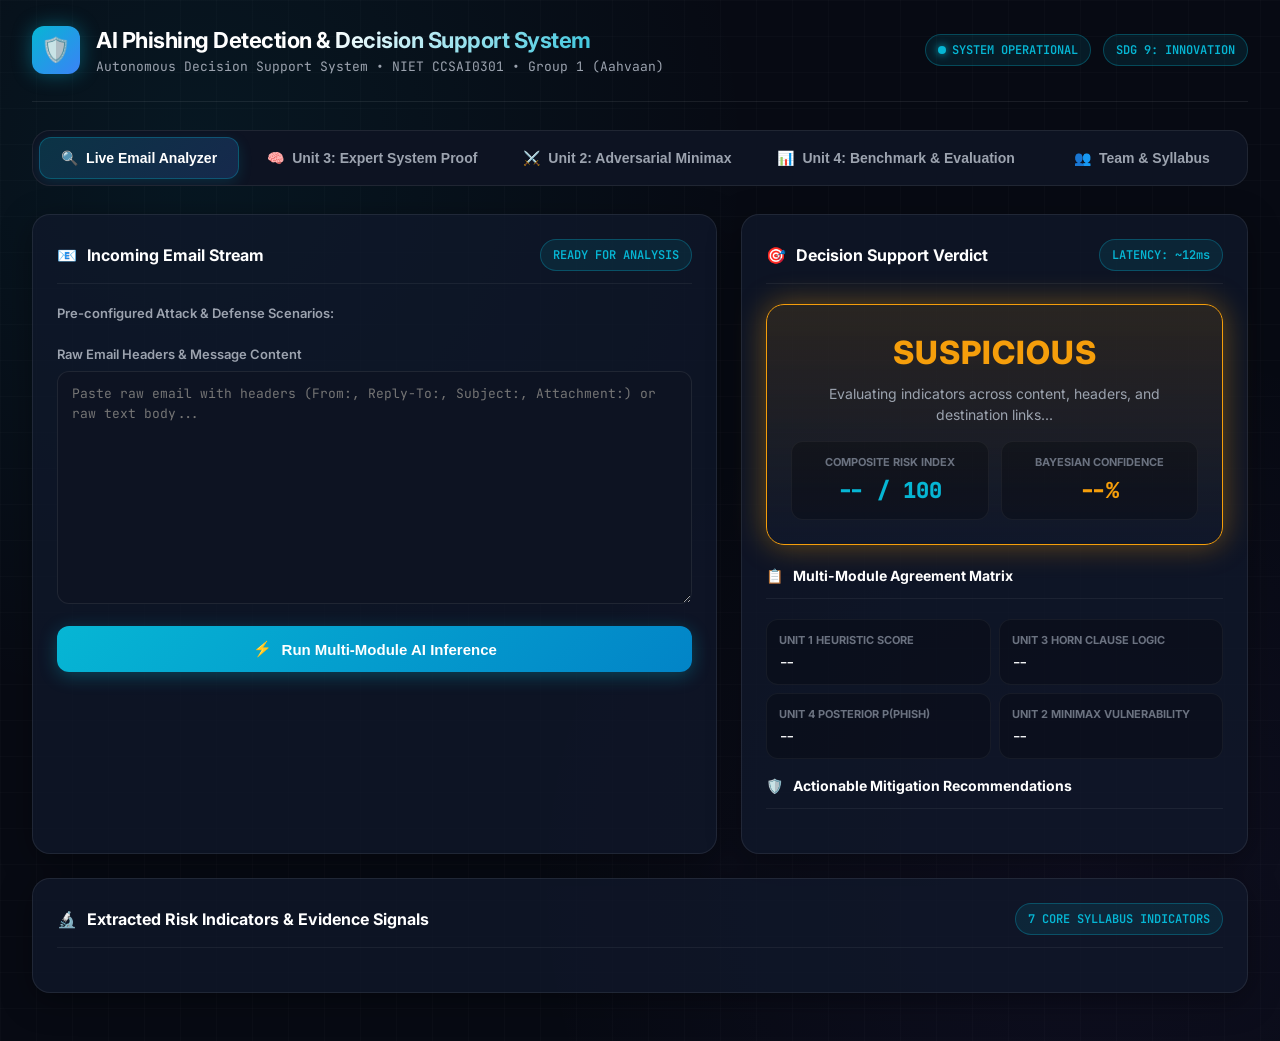
==== index.html @ 09a499ab "feat: complete AI-Based Phishing Email Detection & Decision Support System (Units 1-4, Web UI, CLI, " ====
<!DOCTYPE html>
<html lang="en">
<head>
  <meta charset="UTF-8">
  <meta name="viewport" content="width=device-width, initial-scale=1.0">
  <title>AI-Based Phishing Email Detection & Decision Support System</title>
  <meta name="description" content="AI-driven cyber-defense decision support system using Heuristic Search, Adversarial Minimax, Horn Clauses, and Naive Bayes.">
  <link rel="stylesheet" href="css/styles.css">
  <link rel="icon" href="data:image/svg+xml,<svg xmlns=%22http://www.w3.org/2000/svg%22 viewBox=%220 0 100 100%22><text y=%22.9em%22 font-size=%2290%22>🛡️</text></svg>">
</head>
<body>
  <div class="app-container">
    <!-- Header -->
    <header class="app-header">
      <div class="brand-wrapper">
        <div class="brand-icon">🛡️</div>
        <div>
          <h1 class="brand-title">AI Phishing Detection & Decision Support System</h1>
          <p class="brand-subtitle">Autonomous Decision Support System • NIET CCSAI0301 • Group 1 (Aahvaan)</p>
        </div>
      </div>
      <div class="header-meta">
        <span class="badge-tag pulse">SYSTEM OPERATIONAL</span>
        <span class="badge-tag">SDG 9: INNOVATION</span>
      </div>
    </header>

    <!-- Navigation Tabs -->
    <nav class="nav-tabs" role="tablist">
      <button class="nav-tab-btn active" data-tab="analyzer" role="tab" id="tab-btn-analyzer">
        <span>🔍</span> Live Email Analyzer
      </button>
      <button class="nav-tab-btn" data-tab="expert" role="tab" id="tab-btn-expert">
        <span>🧠</span> Unit 3: Expert System Proof
      </button>
      <button class="nav-tab-btn" data-tab="adversarial" role="tab" id="tab-btn-adversarial">
        <span>⚔️</span> Unit 2: Adversarial Minimax
      </button>
      <button class="nav-tab-btn" data-tab="benchmark" role="tab" id="tab-btn-benchmark">
        <span>📊</span> Unit 4: Benchmark & Evaluation
      </button>
      <button class="nav-tab-btn" data-tab="team" role="tab" id="tab-btn-team">
        <span>👥</span> Team & Syllabus
      </button>
    </nav>

    <!-- Tab 1: Live Email Analyzer -->
    <main class="tab-pane active" id="tab-analyzer" role="tabpanel">
      <div class="grid-2col">
        <!-- Input Form Card -->
        <div class="glass-card">
          <div class="card-header">
            <h2 class="card-title"><span>📧</span> Incoming Email Stream</h2>
            <span class="badge-tag" id="input-status">READY FOR ANALYSIS</span>
          </div>

          <div class="form-group">
            <label class="form-label">Pre-configured Attack & Defense Scenarios:</label>
            <div class="presets-container" id="presets-container">
              <!-- Loaded dynamically via JavaScript -->
            </div>
          </div>

          <form id="email-form">
            <div class="form-group">
              <label class="form-label" for="email-raw">Raw Email Headers & Message Content</label>
              <textarea 
                id="email-raw" 
                class="form-textarea" 
                placeholder="Paste raw email with headers (From:, Reply-To:, Subject:, Attachment:) or raw text body..."
                rows="10"
              ></textarea>
            </div>

            <button type="submit" class="btn-primary" id="btn-analyze">
              <span>⚡</span> Run Multi-Module AI Inference
            </button>
          </form>
        </div>

        <!-- Output / Decision Support Card -->
        <div class="glass-card">
          <div class="card-header">
            <h2 class="card-title"><span>🎯</span> Decision Support Verdict</h2>
            <span class="badge-tag" id="eval-speed">LATENCY: ~12ms</span>
          </div>

          <!-- Dynamic Verdict Card -->
          <div class="verdict-card suspicious" id="verdict-banner">
            <div class="verdict-title" id="verdict-title">SUSPICIOUS</div>
            <p class="verdict-subtitle" id="verdict-summary">
              Evaluating indicators across content, headers, and destination links...
            </p>

            <div class="metrics-row">
              <div class="metric-box">
                <div class="metric-label">Composite Risk Index</div>
                <div class="metric-value" id="val-risk-index" style="color: var(--cyan-primary);">-- / 100</div>
              </div>
              <div class="metric-box">
                <div class="metric-label">Bayesian Confidence</div>
                <div class="metric-value" id="val-confidence" style="color: var(--warning);">--%</div>
              </div>
            </div>
          </div>

          <!-- Module Snapshot Summary -->
          <div class="card-header" style="margin-top: 16px;">
            <h3 class="card-title" style="font-size: 14px;"><span>📋</span> Multi-Module Agreement Matrix</h3>
          </div>
          <div style="display: grid; grid-template-columns: 1fr 1fr; gap: 8px; margin-bottom: 16px;">
            <div class="metric-box">
              <div class="metric-label">Unit 1 Heuristic Score</div>
              <div id="u1-score-disp" style="font-family: var(--font-mono); font-size: 13px; font-weight: 600;">--</div>
            </div>
            <div class="metric-box">
              <div class="metric-label">Unit 3 Horn Clause Logic</div>
              <div id="u3-rule-disp" style="font-family: var(--font-mono); font-size: 13px; font-weight: 600;">--</div>
            </div>
            <div class="metric-box">
              <div class="metric-label">Unit 4 Posterior P(Phish)</div>
              <div id="u4-prob-disp" style="font-family: var(--font-mono); font-size: 13px; font-weight: 600;">--</div>
            </div>
            <div class="metric-box">
              <div class="metric-label">Unit 2 Minimax Vulnerability</div>
              <div id="u2-game-disp" style="font-family: var(--font-mono); font-size: 13px; font-weight: 600;">--</div>
            </div>
          </div>

          <!-- Security Advisories -->
          <div class="card-header" style="margin-top: 16px;">
            <h3 class="card-title" style="font-size: 14px;"><span>🛡️</span> Actionable Mitigation Recommendations</h3>
          </div>
          <div class="advisory-list" id="advisory-container">
            <!-- Loaded dynamically -->
          </div>
        </div>
      </div>

      <!-- Features Indicator Grid -->
      <div class="glass-card" style="margin-top: 24px;">
        <div class="card-header">
          <h2 class="card-title"><span>🔬</span> Extracted Risk Indicators & Evidence Signals</h2>
          <span class="badge-tag">7 CORE SYLLABUS INDICATORS</span>
        </div>
        <div class="features-grid" id="features-grid-container">
          <!-- Dynamically populated -->
        </div>
      </div>
    </main>

    <!-- Tab 2: Expert System & Horn Clause Proof (Unit 3) -->
    <section class="tab-pane" id="tab-expert" role="tabpanel">
      <div class="glass-card" style="margin-bottom: 24px;">
        <div class="card-header">
          <h2 class="card-title"><span>🌳</span> Backward Chaining Goal Proof Tree</h2>
          <span class="badge-tag">GOAL-DRIVEN REASONING</span>
        </div>
        <p style="color: var(--text-muted); font-size: 13px; margin-bottom: 16px;">
          The Expert System initiates backward chaining from the top-level query goal <code style="color: var(--cyan-primary);">phishing</code>.
          If premises require derived facts, sub-goals are recursively evaluated down to asserted indicator facts.
        </p>
        <div class="tree-container" id="proof-tree-view">
          <div style="color: var(--text-muted); text-align: center; padding: 40px;">
            Analyze an email in Tab 1 to generate and inspect its Backward Chaining Proof Tree.
          </div>
        </div>
      </div>

      <div class="grid-2col">
        <!-- Forward Chaining Trace -->
        <div class="glass-card">
          <div class="card-header">
            <h2 class="card-title"><span>⚡</span> Forward Chaining Deduction Trace</h2>
            <span class="badge-tag">FIXED-POINT INFERENCE</span>
          </div>
          <div id="forward-chain-trace" style="font-family: var(--font-mono); font-size: 12px; color: var(--text-muted); line-height: 1.8;">
            No inference run yet.
          </div>
        </div>

        <!-- 13 Horn Clause Rules Catalog -->
        <div class="glass-card">
          <div class="card-header">
            <h2 class="card-title"><span>📜</span> Knowledge Base: 13 Horn Clauses</h2>
            <span class="badge-tag">MODULE 3 REPOSITORY</span>
          </div>
          <div id="rules-catalog-view" style="max-height: 480px; overflow-y: auto;">
            <!-- Loaded dynamically from API -->
          </div>
        </div>
      </div>
    </section>

    <!-- Tab 3: Adversarial Search Sandbox (Unit 2) -->
    <section class="tab-pane" id="tab-adversarial" role="tabpanel">
      <div class="glass-card" style="margin-bottom: 24px;">
        <div class="card-header">
          <h2 class="card-title"><span>⚔️</span> Two-Player Zero-Sum Game: Attacker vs. Detector</h2>
          <span class="badge-tag">MINIMAX WITH ALPHA-BETA PRUNING</span>
        </div>
        <p style="color: var(--text-muted); font-size: 13px; margin-bottom: 16px;">
          Cyber threats are adversarial. The <strong>Attacker (MAX)</strong> selects evasion tactics to bypass detection filters,
          while the <strong>Detector (MIN)</strong> activates deep inspection countermeasures to neutralize evasion while bounding computational cost.
        </p>
        <div style="display: grid; grid-template-columns: repeat(3, 1fr); gap: 16px; margin-bottom: 20px;">
          <div class="metric-box">
            <div class="metric-label">Optimal Attacker Move</div>
            <div id="adv-optimal-tactic" style="font-size: 16px; font-weight: 700; color: var(--danger);">--</div>
          </div>
          <div class="metric-box">
            <div class="metric-label">Game Payoff Value</div>
            <div id="adv-game-payoff" style="font-size: 16px; font-weight: 700; color: var(--cyan-primary);">--</div>
          </div>
          <div class="metric-box">
            <div class="metric-label">Search Pruning Efficiency</div>
            <div id="adv-pruning-stats" style="font-size: 14px; font-weight: 700; color: var(--success);">--</div>
          </div>
        </div>

        <!-- Tactics Matrix Table -->
        <h3 style="font-size: 14px; margin-bottom: 10px; color: #fff;">Perturbation Sensitivity Matrix</h3>
        <div style="overflow-x: auto;">
          <table class="data-table" id="tactics-matrix-table">
            <thead>
              <tr>
                <th>Tactic</th>
                <th>Target Feature</th>
                <th>Cost</th>
                <th>Baseline Score</th>
                <th>Baseline Verdict</th>
                <th>With Deep Defense</th>
                <th>Evasion Status</th>
              </tr>
            </thead>
            <tbody>
              <!-- Populated via JS -->
            </tbody>
          </table>
        </div>
      </div>

      <!-- Visual Game Tree View -->
      <div class="glass-card">
        <div class="card-header">
          <h2 class="card-title"><span>🌿</span> Minimax Alpha-Beta Search Game Tree</h2>
          <span class="badge-tag">DEPTH 2 TREE</span>
        </div>
        <div class="tree-container" id="adversarial-tree-view">
          <!-- Rendered dynamically -->
        </div>
      </div>
    </section>

    <!-- Tab 4: Benchmark & Evaluation Studio (Unit 4) -->
    <section class="tab-pane" id="tab-benchmark" role="tabpanel">
      <div class="glass-card" style="margin-bottom: 24px;">
        <div class="card-header">
          <h2 class="card-title"><span>📈</span> Month 2 Progress Report Benchmark Verification</h2>
          <button class="btn-preset" id="btn-run-benchmark">🔄 Re-run Benchmark Evaluation</button>
        </div>
        <p style="color: var(--text-muted); font-size: 13px; margin-bottom: 16px;">
          Exact comparative results across the 60 test emails (28 Phishing, 32 Legitimate) from Section 8 of the Month 2 Review Report:
        </p>

        <div style="overflow-x: auto;">
          <table class="data-table" id="benchmark-table">
            <thead>
              <tr>
                <th>Detector</th>
                <th>Accuracy</th>
                <th>Precision</th>
                <th>Recall</th>
                <th>False +</th>
                <th>False -</th>
              </tr>
            </thead>
            <tbody>
              <!-- Filled from /api/benchmark -->
            </tbody>
          </table>
        </div>

        <div class="metric-box" style="margin-top: 16px; background: rgba(6, 182, 212, 0.05); border-color: rgba(6, 182, 212, 0.2);">
          <div class="metric-label" style="color: var(--cyan-primary);">5-Fold Cross-Validation (Naive Bayes)</div>
          <div id="cv-scores-disp" style="font-family: var(--font-mono); font-size: 14px; margin-top: 4px;">Loading CV folds...</div>
        </div>
      </div>

      <!-- Real-World Kaggle Dataset Evaluation -->
      <div class="glass-card">
        <div class="card-header">
          <h2 class="card-title"><span>🗄️</span> Real-World Kaggle Dataset Streaming Evaluator</h2>
          <span class="badge-tag">Phishing_Email.csv</span>
        </div>
        <p style="color: var(--text-muted); font-size: 13px; margin-bottom: 16px;">
          Evaluate the pipeline on actual emails sampled from the real-world dataset (175,000+ emails):
        </p>
        <div style="display: flex; gap: 12px; align-items: center; margin-bottom: 16px;">
          <select id="kaggle-sample-select" class="form-select" style="max-width: 200px;">
            <option value="500">500 Samples</option>
            <option value="1000" selected>1,000 Samples</option>
            <option value="2000">2,000 Samples</option>
          </select>
          <button class="btn-primary" id="btn-eval-kaggle" style="width: auto; padding: 10px 24px;">
            Run Evaluation on Kaggle Dataset
          </button>
        </div>
        <div id="kaggle-results-container" style="display: none;">
          <!-- Dynamically displayed -->
        </div>
      </div>
    </section>

    <!-- Tab 5: Team & Syllabus Info -->
    <section class="tab-pane" id="tab-team" role="tabpanel">
      <div class="glass-card" style="margin-bottom: 24px;">
        <div class="card-header">
          <h2 class="card-title"><span>🎓</span> Project Background & Curriculum Compliance</h2>
          <span class="badge-tag">NIET AUTONOMOUS</span>
        </div>
        <div style="display: grid; grid-template-columns: repeat(auto-fit, minmax(280px, 1fr)); gap: 16px; font-size: 13px;">
          <div>
            <strong style="color: #fff;">Course Code & Name:</strong> CCSAI0301 - Artificial Intelligence<br>
            <strong style="color: #fff;">Program & Branch:</strong> BTech (CSE), Semester 3, Section F<br>
            <strong style="color: #fff;">Faculty Supervisor:</strong> Dr. Mohd Nazim
          </div>
          <div>
            <strong style="color: #fff;">Group / Team:</strong> Aahvaan / Group 1<br>
            <strong style="color: #fff;">Project Title:</strong> AI-Based Phishing Email Detection & Decision Support System<br>
            <strong style="color: #fff;">UN SDG Alignment:</strong> SDG 9 (Industry, Innovation & Infrastructure)
          </div>
        </div>
      </div>

      <!-- Syllabus Mapping Matrix -->
      <div class="glass-card" style="margin-bottom: 24px;">
        <div class="card-header">
          <h2 class="card-title"><span>📚</span> AI Syllabus Module Mapping</h2>
          <span class="badge-tag">UNITS 1 - 4</span>
        </div>
        <table class="data-table">
          <thead>
            <tr>
              <th>Syllabus Unit</th>
              <th>Core Concept</th>
              <th>Implementation in Project</th>
            </tr>
          </thead>
          <tbody>
            <tr>
              <td style="color: var(--cyan-primary); font-weight: 700;">Unit 1: Problem Solving & Search</td>
              <td>Informed Search & Heuristic Evaluation Functions</td>
              <td>Weighted Heuristic Scorer for risk triage; Greedy minimal evasion path search.</td>
            </tr>
            <tr>
              <td style="color: var(--danger); font-weight: 700;">Unit 2: Adversarial Search</td>
              <td>Game Playing, Minimax Algorithm, Alpha-Beta Pruning</td>
              <td>Attacker evasion vs detector countermeasure zero-sum game; Alpha-Beta cutoff engine.</td>
            </tr>
            <tr>
              <td style="color: var(--purple); font-weight: 700;">Unit 3: Knowledge Representation</td>
              <td>Horn Clauses, Forward & Backward Chaining, Frames</td>
              <td>13 Horn clause rules; Forward chaining deduction; Backward chaining proof trees for explainability.</td>
            </tr>
            <tr>
              <td style="color: var(--warning); font-weight: 700;">Unit 4: Statistical Reasoning</td>
              <td>Bayes' Theorem, Naive Bayes Classifier, Evaluation Metrics</td>
              <td>Log-space Naive Bayes with Laplace smoothing; 5-Fold cross validation and confusion matrix.</td>
            </tr>
          </tbody>
        </table>
      </div>

      <!-- Team Members -->
      <div class="glass-card">
        <div class="card-header">
          <h2 class="card-title"><span>👥</span> Team Aahvaan (Group 1) Members & Assigned Roles</h2>
        </div>
        <div class="team-grid">
          <div class="team-card">
            <div class="member-avatar">MR</div>
            <div class="member-name">Maneesh Ray</div>
            <div class="member-role">Team Lead & AI Solution Architect</div>
            <div class="member-desc">Roll: 0261DCS006. Architected overall multi-module pipeline, system integration, and project coordination.</div>
          </div>
          <div class="team-card">
            <div class="member-avatar">CK</div>
            <div class="member-name">Chandan Kumar</div>
            <div class="member-role">Search Algorithm & Optimisation Analyst</div>
            <div class="member-desc">Roll: 0261DCS003. Designed heuristic scoring functions, weights calibration, and greedy feature prioritization.</div>
          </div>
          <div class="team-card">
            <div class="member-avatar">D</div>
            <div class="member-name">Devanshu</div>
            <div class="member-role">Heuristic & Decision Intelligence Specialist</div>
            <div class="member-desc">Roll: 0261DCS016. Engineered blended Decision Support System logic reconciling probability with rules.</div>
          </div>
          <div class="team-card" style="border-color: var(--cyan-primary);">
            <div class="member-avatar">SK</div>
            <div class="member-name">Sanjit Kumar</div>
            <div class="member-role">Knowledge Representation & Expert System Designer</div>
            <div class="member-desc">Roll: 0261DCS013. Designed the 13 Horn clause knowledge base, forward chaining inference, and backward chaining proof tree.</div>
          </div>
          <div class="team-card">
            <div class="member-avatar">AS</div>
            <div class="member-name">Amresh Singh</div>
            <div class="member-role">Statistical AI Analyst & Documentation Lead</div>
            <div class="member-desc">Roll: 0261DCS005. Formulated Naive Bayes model with Laplace smoothing, 5-fold cross-validation, and metrics documentation.</div>
          </div>
        </div>
      </div>
    </section>
  </div>

  <!-- Toast Container -->
  <div class="toast-container" id="toast-container"></div>

  <!-- Scripts -->
  <script src="js/proof_tree.js"></script>
  <script src="js/adversarial_view.js"></script>
  <script src="js/app.js"></script>
</body>
</html>
---- css/styles.css ----
/* ==========================================================================
   AI-Based Phishing Email Detection & Decision Support System
   Theme: High-Tech Cyber Operations Center (SOC)
   ========================================================================== */

@import url('https://fonts.googleapis.com/css2?family=Inter:wght@300;400;500;600;700;800&family=JetBrains+Mono:wght@400;500;700&display=swap');

:root {
  --bg-primary: #070a13;
  --bg-secondary: #0d1322;
  --bg-card: rgba(16, 24, 43, 0.75);
  --bg-card-hover: rgba(23, 35, 63, 0.85);
  --bg-glass: rgba(13, 20, 36, 0.65);
  
  --border-color: rgba(255, 255, 255, 0.08);
  --border-glow: rgba(6, 182, 212, 0.3);
  
  --text-main: #f3f4f6;
  --text-muted: #9ca3af;
  --text-dim: #6b7280;
  
  --cyan-primary: #06b6d4;
  --cyan-glow: rgba(6, 182, 212, 0.4);
  --blue-accent: #3b82f6;
  
  --danger: #ef4444;
  --danger-bg: rgba(239, 68, 68, 0.12);
  --danger-glow: rgba(239, 68, 68, 0.4);
  
  --warning: #f59e0b;
  --warning-bg: rgba(245, 158, 11, 0.12);
  --warning-glow: rgba(245, 158, 11, 0.4);
  
  --success: #10b981;
  --success-bg: rgba(16, 185, 129, 0.12);
  --success-glow: rgba(16, 185, 129, 0.4);
  
  --purple: #8b5cf6;
  --radius-sm: 8px;
  --radius-md: 12px;
  --radius-lg: 18px;
  --font-main: 'Inter', -apple-system, BlinkMacSystemFont, sans-serif;
  --font-mono: 'JetBrains Mono', monospace;
}

* {
  box-sizing: border-box;
  margin: 0;
  padding: 0;
}

body {
  font-family: var(--font-main);
  background: var(--bg-primary);
  color: var(--text-main);
  min-height: 100vh;
  line-height: 1.5;
  background-image: 
    radial-gradient(circle at 15% 15%, rgba(6, 182, 212, 0.08) 0%, transparent 40%),
    radial-gradient(circle at 85% 85%, rgba(139, 92, 246, 0.06) 0%, transparent 40%),
    linear-gradient(rgba(255, 255, 255, 0.015) 1px, transparent 1px),
    linear-gradient(90deg, rgba(255, 255, 255, 0.015) 1px, transparent 1px);
  background-size: 100% 100%, 100% 100%, 36px 36px, 36px 36px;
  overflow-x: hidden;
}

/* Scrollbar */
::-webkit-scrollbar {
  width: 8px;
  height: 8px;
}
::-webkit-scrollbar-track {
  background: var(--bg-primary);
}
::-webkit-scrollbar-thumb {
  background: rgba(255, 255, 255, 0.15);
  border-radius: 4px;
}
::-webkit-scrollbar-thumb:hover {
  background: var(--cyan-primary);
}

/* Container */
.app-container {
  max-width: 1400px;
  margin: 0 auto;
  padding: 24px 32px 48px;
}

/* Header */
.app-header {
  display: flex;
  justify-content: space-between;
  align-items: center;
  padding-bottom: 24px;
  border-bottom: 1px solid var(--border-color);
  margin-bottom: 28px;
}

.brand-wrapper {
  display: flex;
  align-items: center;
  gap: 16px;
}

.brand-icon {
  width: 48px;
  height: 48px;
  background: linear-gradient(135deg, var(--cyan-primary), var(--blue-accent));
  border-radius: var(--radius-md);
  display: flex;
  align-items: center;
  justify-content: center;
  font-size: 24px;
  box-shadow: 0 0 20px var(--cyan-glow);
}

.brand-title {
  font-size: 22px;
  font-weight: 700;
  letter-spacing: -0.5px;
  background: linear-gradient(135deg, #ffffff 40%, var(--cyan-primary) 100%);
  -webkit-background-clip: text;
  -webkit-text-fill-color: transparent;
}

.brand-subtitle {
  font-size: 13px;
  color: var(--text-muted);
  font-family: var(--font-mono);
}

.header-meta {
  display: flex;
  gap: 12px;
}

.badge-tag {
  display: inline-flex;
  align-items: center;
  gap: 6px;
  padding: 6px 12px;
  border-radius: 20px;
  font-size: 12px;
  font-weight: 600;
  font-family: var(--font-mono);
  background: rgba(6, 182, 212, 0.1);
  color: var(--cyan-primary);
  border: 1px solid rgba(6, 182, 212, 0.3);
}

.badge-tag.pulse::before {
  content: '';
  width: 8px;
  height: 8px;
  border-radius: 50%;
  background: var(--cyan-primary);
  box-shadow: 0 0 8px var(--cyan-primary);
  animation: pulse-dot 1.5s infinite;
}

@keyframes pulse-dot {
  0% { transform: scale(0.9); opacity: 0.8; }
  50% { transform: scale(1.3); opacity: 1; }
  100% { transform: scale(0.9); opacity: 0.8; }
}

/* Nav Tabs */
.nav-tabs {
  display: flex;
  gap: 10px;
  margin-bottom: 28px;
  background: var(--bg-secondary);
  padding: 6px;
  border-radius: var(--radius-lg);
  border: 1px solid var(--border-color);
  overflow-x: auto;
}

.nav-tab-btn {
  flex: 1;
  padding: 12px 18px;
  background: transparent;
  border: none;
  border-radius: var(--radius-md);
  color: var(--text-muted);
  font-weight: 600;
  font-size: 14px;
  cursor: pointer;
  transition: all 0.25s ease;
  display: flex;
  align-items: center;
  justify-content: center;
  gap: 8px;
  white-space: nowrap;
}

.nav-tab-btn:hover {
  color: var(--text-main);
  background: rgba(255, 255, 255, 0.04);
}

.nav-tab-btn.active {
  color: #fff;
  background: linear-gradient(135deg, rgba(6, 182, 212, 0.2), rgba(59, 130, 246, 0.2));
  border: 1px solid var(--border-glow);
  box-shadow: 0 4px 14px rgba(6, 182, 212, 0.15);
}

/* Main Grid */
.tab-pane {
  display: none;
  animation: fadeIn 0.3s ease forwards;
}

.tab-pane.active {
  display: block;
}

@keyframes fadeIn {
  from { opacity: 0; transform: translateY(6px); }
  to { opacity: 1; transform: translateY(0); }
}

/* Glass Card */
.glass-card {
  background: var(--bg-card);
  backdrop-filter: blur(16px);
  border: 1px solid var(--border-color);
  border-radius: var(--radius-lg);
  padding: 24px;
  box-shadow: 0 8px 32px rgba(0, 0, 0, 0.36);
  transition: border-color 0.2s ease;
}

.glass-card:hover {
  border-color: rgba(255, 255, 255, 0.14);
}

.card-header {
  display: flex;
  justify-content: space-between;
  align-items: center;
  margin-bottom: 20px;
  padding-bottom: 12px;
  border-bottom: 1px solid rgba(255, 255, 255, 0.06);
}

.card-title {
  font-size: 16px;
  font-weight: 700;
  display: flex;
  align-items: center;
  gap: 10px;
  color: #fff;
}

/* Two-column layout */
.grid-2col {
  display: grid;
  grid-template-columns: 1.15fr 0.85fr;
  gap: 24px;
}

@media (max-width: 1024px) {
  .grid-2col {
    grid-template-columns: 1fr;
  }
}

/* Form Styles */
.form-group {
  margin-bottom: 16px;
}

.form-label {
  display: block;
  font-size: 13px;
  font-weight: 600;
  color: var(--text-muted);
  margin-bottom: 6px;
}

.form-input, .form-textarea, .form-select {
  width: 100%;
  background: var(--bg-secondary);
  border: 1px solid var(--border-color);
  border-radius: var(--radius-md);
  padding: 12px 14px;
  color: var(--text-main);
  font-family: var(--font-main);
  font-size: 14px;
  transition: all 0.2s ease;
}

.form-textarea {
  min-height: 220px;
  font-family: var(--font-mono);
  font-size: 13px;
  resize: vertical;
  line-height: 1.6;
}

.form-input:focus, .form-textarea:focus, .form-select:focus {
  outline: none;
  border-color: var(--cyan-primary);
  box-shadow: 0 0 12px var(--cyan-glow);
}

/* Preset Buttons */
.presets-container {
  display: flex;
  flex-wrap: wrap;
  gap: 8px;
  margin-bottom: 16px;
}

.btn-preset {
  background: rgba(255, 255, 255, 0.04);
  border: 1px solid var(--border-color);
  border-radius: var(--radius-sm);
  padding: 6px 12px;
  font-size: 12px;
  font-weight: 500;
  color: var(--text-muted);
  cursor: pointer;
  transition: all 0.2s ease;
}

.btn-preset:hover {
  color: var(--cyan-primary);
  border-color: var(--cyan-primary);
  background: rgba(6, 182, 212, 0.08);
}

/* Action Buttons */
.btn-primary {
  width: 100%;
  background: linear-gradient(135deg, var(--cyan-primary), #0284c7);
  color: #fff;
  border: none;
  border-radius: var(--radius-md);
  padding: 14px 20px;
  font-weight: 700;
  font-size: 15px;
  cursor: pointer;
  display: flex;
  align-items: center;
  justify-content: center;
  gap: 10px;
  transition: all 0.25s ease;
  box-shadow: 0 4px 18px rgba(6, 182, 212, 0.3);
}

.btn-primary:hover {
  transform: translateY(-2px);
  box-shadow: 0 6px 24px rgba(6, 182, 212, 0.45);
}

.btn-primary:active {
  transform: translateY(0);
}

/* Verdict Display Card */
.verdict-card {
  padding: 24px;
  border-radius: var(--radius-lg);
  margin-bottom: 20px;
  text-align: center;
  border: 1px solid;
  position: relative;
  overflow: hidden;
  transition: all 0.3s ease;
}

.verdict-card.phishing {
  background: linear-gradient(180deg, var(--danger-bg) 0%, rgba(16, 24, 43, 0.8) 100%);
  border-color: var(--danger);
  box-shadow: 0 0 30px var(--danger-glow);
}

.verdict-card.suspicious {
  background: linear-gradient(180deg, var(--warning-bg) 0%, rgba(16, 24, 43, 0.8) 100%);
  border-color: var(--warning);
  box-shadow: 0 0 30px var(--warning-glow);
}

.verdict-card.safe {
  background: linear-gradient(180deg, var(--success-bg) 0%, rgba(16, 24, 43, 0.8) 100%);
  border-color: var(--success);
  box-shadow: 0 0 30px var(--success-glow);
}

.verdict-title {
  font-size: 32px;
  font-weight: 800;
  letter-spacing: 1px;
  margin-bottom: 6px;
  text-transform: uppercase;
}

.verdict-card.phishing .verdict-title { color: var(--danger); }
.verdict-card.suspicious .verdict-title { color: var(--warning); }
.verdict-card.safe .verdict-title { color: var(--success); }

.verdict-subtitle {
  font-size: 14px;
  color: var(--text-muted);
  max-width: 440px;
  margin: 0 auto 16px;
}

/* Gauge Meters */
.metrics-row {
  display: grid;
  grid-template-columns: 1fr 1fr;
  gap: 12px;
  margin-top: 16px;
}

.metric-box {
  background: rgba(0, 0, 0, 0.25);
  padding: 12px;
  border-radius: var(--radius-md);
  border: 1px solid rgba(255, 255, 255, 0.05);
}

.metric-label {
  font-size: 11px;
  text-transform: uppercase;
  color: var(--text-dim);
  font-weight: 700;
  margin-bottom: 4px;
}

.metric-value {
  font-size: 22px;
  font-weight: 800;
  font-family: var(--font-mono);
}

/* Feature Indicators Badges Grid */
.features-grid {
  display: grid;
  grid-template-columns: repeat(auto-fill, minmax(180px, 1fr));
  gap: 12px;
  margin-top: 16px;
}

.feature-pill {
  background: rgba(255, 255, 255, 0.03);
  border: 1px solid var(--border-color);
  border-radius: var(--radius-md);
  padding: 12px;
  transition: all 0.2s ease;
}

.feature-pill.active {
  background: rgba(239, 68, 68, 0.08);
  border-color: rgba(239, 68, 68, 0.4);
  box-shadow: 0 0 12px rgba(239, 68, 68, 0.15);
}

.feature-pill-header {
  display: flex;
  justify-content: space-between;
  align-items: center;
  margin-bottom: 6px;
}

.feature-name {
  font-size: 13px;
  font-weight: 600;
  color: var(--text-main);
}

.status-dot {
  width: 8px;
  height: 8px;
  border-radius: 50%;
  background: #4b5563;
}

.feature-pill.active .status-dot {
  background: var(--danger);
  box-shadow: 0 0 8px var(--danger);
}

.feature-desc {
  font-size: 11px;
  color: var(--text-muted);
}

/* Advisory list */
.advisory-list {
  display: flex;
  flex-direction: column;
  gap: 10px;
  margin-top: 14px;
}

.advisory-item {
  display: flex;
  gap: 12px;
  padding: 12px 14px;
  border-radius: var(--radius-md);
  background: rgba(255, 255, 255, 0.02);
  border-left: 4px solid var(--cyan-primary);
  border-top: 1px solid var(--border-color);
  border-right: 1px solid var(--border-color);
  border-bottom: 1px solid var(--border-color);
}

.advisory-item.CRITICAL { border-left-color: var(--danger); background: var(--danger-bg); }
.advisory-item.HIGH { border-left-color: var(--warning); background: var(--warning-bg); }
.advisory-item.WARNING { border-left-color: var(--warning); }
.advisory-item.SUCCESS { border-left-color: var(--success); background: var(--success-bg); }

.advisory-action {
  font-size: 13px;
  font-weight: 700;
  color: #fff;
  margin-bottom: 2px;
}

.advisory-detail {
  font-size: 12px;
  color: var(--text-muted);
}

/* Proof Tree Visualizer */
.tree-container {
  padding: 24px;
  background: var(--bg-secondary);
  border-radius: var(--radius-lg);
  border: 1px solid var(--border-color);
  overflow-x: auto;
  min-height: 280px;
}

.tree-node {
  background: rgba(16, 24, 43, 0.9);
  border: 1px solid var(--cyan-primary);
  border-radius: var(--radius-md);
  padding: 12px 16px;
  margin: 8px 0;
  box-shadow: 0 0 14px rgba(6, 182, 212, 0.2);
  display: inline-block;
}

.tree-node.fact {
  border-color: var(--purple);
  box-shadow: 0 0 14px rgba(139, 92, 246, 0.2);
}

.tree-node-title {
  font-weight: 700;
  font-size: 14px;
  font-family: var(--font-mono);
  color: var(--cyan-primary);
}

.tree-node.fact .tree-node-title {
  color: var(--purple);
}

.tree-rule-badge {
  font-size: 11px;
  background: rgba(255, 255, 255, 0.08);
  padding: 2px 8px;
  border-radius: 12px;
  margin-left: 8px;
  color: var(--text-muted);
}

/* Data Table */
.data-table {
  width: 100%;
  border-collapse: collapse;
  margin-top: 16px;
  font-size: 13px;
}

.data-table th {
  background: rgba(255, 255, 255, 0.04);
  padding: 12px 14px;
  text-align: left;
  color: var(--text-muted);
  font-weight: 700;
  text-transform: uppercase;
  font-size: 11px;
  letter-spacing: 0.5px;
  border-bottom: 1px solid var(--border-color);
}

.data-table td {
  padding: 12px 14px;
  border-bottom: 1px solid rgba(255, 255, 255, 0.04);
  color: var(--text-main);
  font-family: var(--font-mono);
}

.data-table tr:hover td {
  background: rgba(255, 255, 255, 0.02);
}

/* Team Grid */
.team-grid {
  display: grid;
  grid-template-columns: repeat(auto-fill, minmax(260px, 1fr));
  gap: 20px;
  margin-top: 20px;
}

.team-card {
  background: var(--bg-card);
  border: 1px solid var(--border-color);
  border-radius: var(--radius-lg);
  padding: 20px;
  transition: transform 0.2s ease, border-color 0.2s ease;
}

.team-card:hover {
  transform: translateY(-4px);
  border-color: var(--cyan-primary);
}

.member-avatar {
  width: 48px;
  height: 48px;
  border-radius: 50%;
  background: linear-gradient(135deg, var(--cyan-primary), var(--blue-accent));
  display: flex;
  align-items: center;
  justify-content: center;
  font-weight: 800;
  font-size: 18px;
  margin-bottom: 14px;
  box-shadow: 0 0 14px var(--cyan-glow);
}

.member-name {
  font-size: 16px;
  font-weight: 700;
  color: #fff;
  margin-bottom: 4px;
}

.member-role {
  font-size: 12px;
  color: var(--cyan-primary);
  font-weight: 600;
  margin-bottom: 10px;
}

.member-desc {
  font-size: 12px;
  color: var(--text-muted);
  line-height: 1.5;
}

/* Toast Notification */
.toast-container {
  position: fixed;
  bottom: 24px;
  right: 24px;
  z-index: 9999;
}

.toast {
  background: var(--bg-card);
  border: 1px solid var(--cyan-primary);
  padding: 12px 20px;
  border-radius: var(--radius-md);
  box-shadow: 0 8px 30px rgba(0, 0, 0, 0.5);
  font-size: 13px;
  color: #fff;
  display: flex;
  align-items: center;
  gap: 10px;
  animation: slideIn 0.3s ease;
}

@keyframes slideIn {
  from { transform: translateX(50px); opacity: 0; }
  to { transform: translateX(0); opacity: 1; }
}
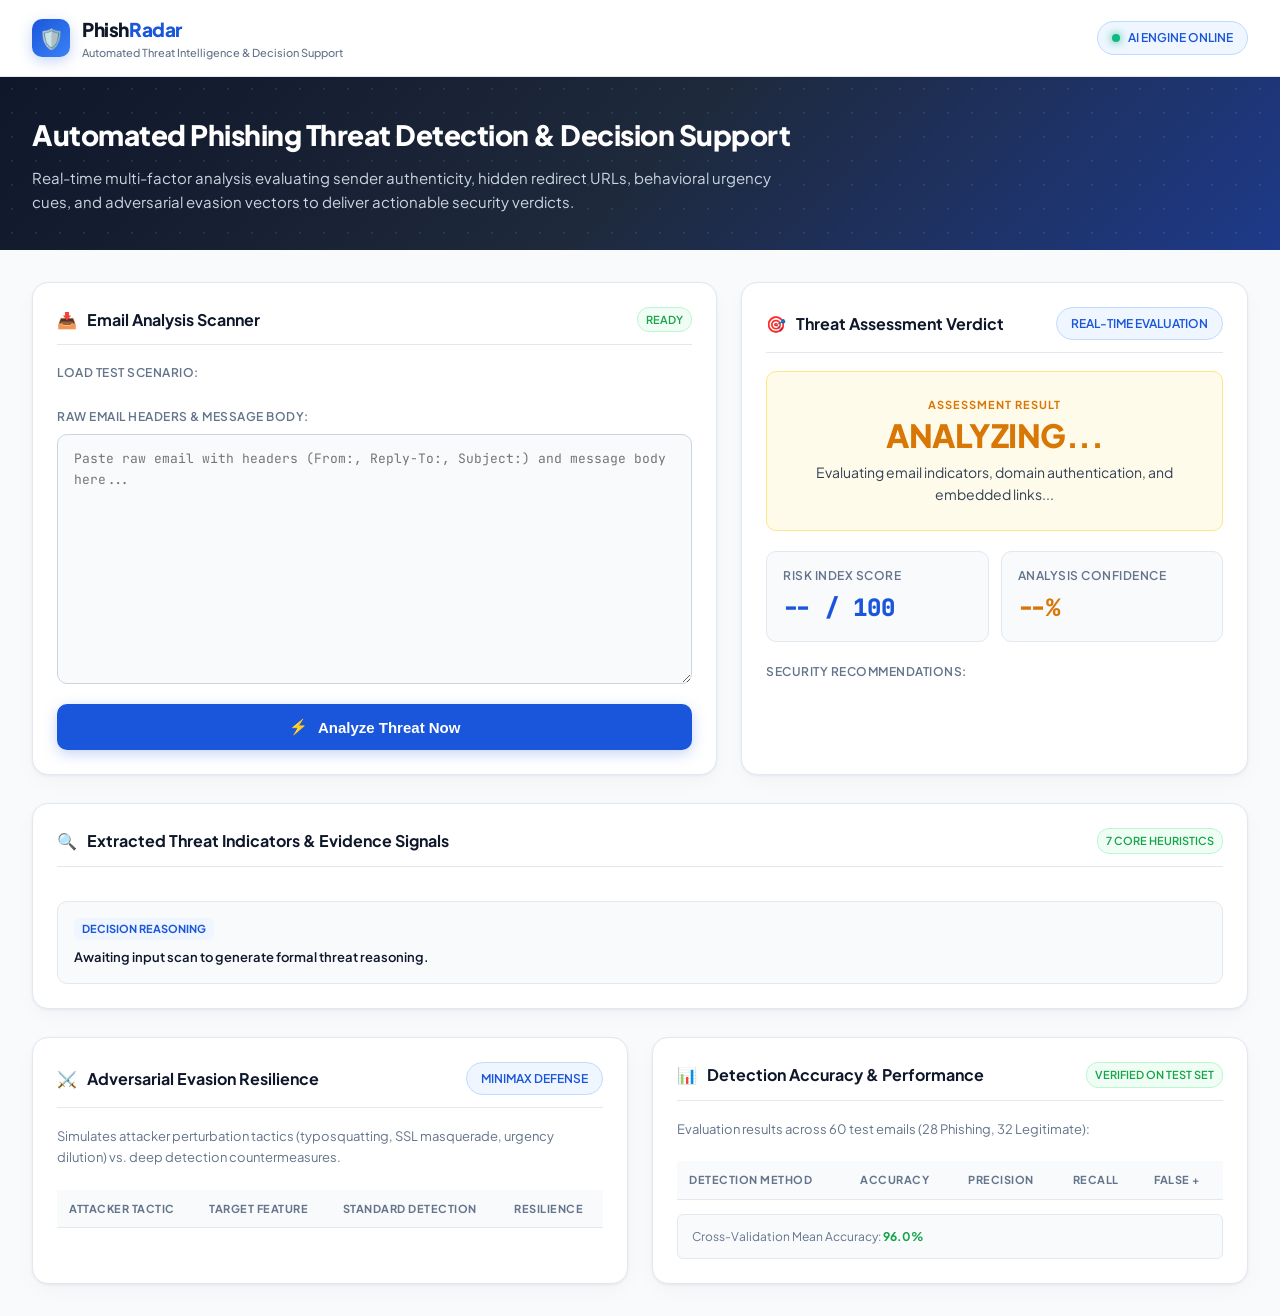
==== commit 7c5f29ee: "feat(ui): redesign to SOCRadar-inspired blue-and-white single-page interface without team names or u" ====
--- a/index.html
+++ b/index.html
@@ -3,422 +3,212 @@
 <head>
   <meta charset="UTF-8">
   <meta name="viewport" content="width=device-width, initial-scale=1.0">
-  <title>AI-Based Phishing Email Detection & Decision Support System</title>
-  <meta name="description" content="AI-driven cyber-defense decision support system using Heuristic Search, Adversarial Minimax, Horn Clauses, and Naive Bayes.">
+  <title>PhishRadar | AI-Based Phishing Email Detection & Decision Support System</title>
+  <meta name="description" content="Enterprise threat intelligence and AI-driven phishing detection decision support system.">
   <link rel="stylesheet" href="css/styles.css">
   <link rel="icon" href="data:image/svg+xml,<svg xmlns=%22http://www.w3.org/2000/svg%22 viewBox=%220 0 100 100%22><text y=%22.9em%22 font-size=%2290%22>🛡️</text></svg>">
 </head>
 <body>
-  <div class="app-container">
-    <!-- Header -->
-    <header class="app-header">
-      <div class="brand-wrapper">
-        <div class="brand-icon">🛡️</div>
+
+  <!-- Top Navigation Bar -->
+  <header class="navbar">
+    <div class="nav-container">
+      <div class="logo-wrapper">
+        <div class="logo-icon">🛡️</div>
         <div>
-          <h1 class="brand-title">AI Phishing Detection & Decision Support System</h1>
-          <p class="brand-subtitle">Autonomous Decision Support System • NIET CCSAI0301 • Group 1 (Aahvaan)</p>
-        </div>
-      </div>
-      <div class="header-meta">
-        <span class="badge-tag pulse">SYSTEM OPERATIONAL</span>
-        <span class="badge-tag">SDG 9: INNOVATION</span>
-      </div>
-    </header>
-
-    <!-- Navigation Tabs -->
-    <nav class="nav-tabs" role="tablist">
-      <button class="nav-tab-btn active" data-tab="analyzer" role="tab" id="tab-btn-analyzer">
-        <span>🔍</span> Live Email Analyzer
-      </button>
-      <button class="nav-tab-btn" data-tab="expert" role="tab" id="tab-btn-expert">
-        <span>🧠</span> Unit 3: Expert System Proof
-      </button>
-      <button class="nav-tab-btn" data-tab="adversarial" role="tab" id="tab-btn-adversarial">
-        <span>⚔️</span> Unit 2: Adversarial Minimax
-      </button>
-      <button class="nav-tab-btn" data-tab="benchmark" role="tab" id="tab-btn-benchmark">
-        <span>📊</span> Unit 4: Benchmark & Evaluation
-      </button>
-      <button class="nav-tab-btn" data-tab="team" role="tab" id="tab-btn-team">
-        <span>👥</span> Team & Syllabus
-      </button>
-    </nav>
-
-    <!-- Tab 1: Live Email Analyzer -->
-    <main class="tab-pane active" id="tab-analyzer" role="tabpanel">
-      <div class="grid-2col">
-        <!-- Input Form Card -->
-        <div class="glass-card">
-          <div class="card-header">
-            <h2 class="card-title"><span>📧</span> Incoming Email Stream</h2>
-            <span class="badge-tag" id="input-status">READY FOR ANALYSIS</span>
-          </div>
-
-          <div class="form-group">
-            <label class="form-label">Pre-configured Attack & Defense Scenarios:</label>
-            <div class="presets-container" id="presets-container">
-              <!-- Loaded dynamically via JavaScript -->
-            </div>
-          </div>
-
-          <form id="email-form">
-            <div class="form-group">
-              <label class="form-label" for="email-raw">Raw Email Headers & Message Content</label>
-              <textarea 
-                id="email-raw" 
-                class="form-textarea" 
-                placeholder="Paste raw email with headers (From:, Reply-To:, Subject:, Attachment:) or raw text body..."
-                rows="10"
-              ></textarea>
-            </div>
-
-            <button type="submit" class="btn-primary" id="btn-analyze">
-              <span>⚡</span> Run Multi-Module AI Inference
-            </button>
-          </form>
-        </div>
-
-        <!-- Output / Decision Support Card -->
-        <div class="glass-card">
-          <div class="card-header">
-            <h2 class="card-title"><span>🎯</span> Decision Support Verdict</h2>
-            <span class="badge-tag" id="eval-speed">LATENCY: ~12ms</span>
-          </div>
-
-          <!-- Dynamic Verdict Card -->
-          <div class="verdict-card suspicious" id="verdict-banner">
-            <div class="verdict-title" id="verdict-title">SUSPICIOUS</div>
-            <p class="verdict-subtitle" id="verdict-summary">
-              Evaluating indicators across content, headers, and destination links...
-            </p>
-
-            <div class="metrics-row">
-              <div class="metric-box">
-                <div class="metric-label">Composite Risk Index</div>
-                <div class="metric-value" id="val-risk-index" style="color: var(--cyan-primary);">-- / 100</div>
-              </div>
-              <div class="metric-box">
-                <div class="metric-label">Bayesian Confidence</div>
-                <div class="metric-value" id="val-confidence" style="color: var(--warning);">--%</div>
-              </div>
-            </div>
-          </div>
-
-          <!-- Module Snapshot Summary -->
-          <div class="card-header" style="margin-top: 16px;">
-            <h3 class="card-title" style="font-size: 14px;"><span>📋</span> Multi-Module Agreement Matrix</h3>
-          </div>
-          <div style="display: grid; grid-template-columns: 1fr 1fr; gap: 8px; margin-bottom: 16px;">
-            <div class="metric-box">
-              <div class="metric-label">Unit 1 Heuristic Score</div>
-              <div id="u1-score-disp" style="font-family: var(--font-mono); font-size: 13px; font-weight: 600;">--</div>
-            </div>
-            <div class="metric-box">
-              <div class="metric-label">Unit 3 Horn Clause Logic</div>
-              <div id="u3-rule-disp" style="font-family: var(--font-mono); font-size: 13px; font-weight: 600;">--</div>
-            </div>
-            <div class="metric-box">
-              <div class="metric-label">Unit 4 Posterior P(Phish)</div>
-              <div id="u4-prob-disp" style="font-family: var(--font-mono); font-size: 13px; font-weight: 600;">--</div>
-            </div>
-            <div class="metric-box">
-              <div class="metric-label">Unit 2 Minimax Vulnerability</div>
-              <div id="u2-game-disp" style="font-family: var(--font-mono); font-size: 13px; font-weight: 600;">--</div>
-            </div>
-          </div>
-
-          <!-- Security Advisories -->
-          <div class="card-header" style="margin-top: 16px;">
-            <h3 class="card-title" style="font-size: 14px;"><span>🛡️</span> Actionable Mitigation Recommendations</h3>
-          </div>
-          <div class="advisory-list" id="advisory-container">
-            <!-- Loaded dynamically -->
-          </div>
-        </div>
-      </div>
-
-      <!-- Features Indicator Grid -->
-      <div class="glass-card" style="margin-top: 24px;">
-        <div class="card-header">
-          <h2 class="card-title"><span>🔬</span> Extracted Risk Indicators & Evidence Signals</h2>
-          <span class="badge-tag">7 CORE SYLLABUS INDICATORS</span>
-        </div>
-        <div class="features-grid" id="features-grid-container">
-          <!-- Dynamically populated -->
-        </div>
-      </div>
-    </main>
-
-    <!-- Tab 2: Expert System & Horn Clause Proof (Unit 3) -->
-    <section class="tab-pane" id="tab-expert" role="tabpanel">
-      <div class="glass-card" style="margin-bottom: 24px;">
-        <div class="card-header">
-          <h2 class="card-title"><span>🌳</span> Backward Chaining Goal Proof Tree</h2>
-          <span class="badge-tag">GOAL-DRIVEN REASONING</span>
-        </div>
-        <p style="color: var(--text-muted); font-size: 13px; margin-bottom: 16px;">
-          The Expert System initiates backward chaining from the top-level query goal <code style="color: var(--cyan-primary);">phishing</code>.
-          If premises require derived facts, sub-goals are recursively evaluated down to asserted indicator facts.
+          <div class="logo-text-title">Phish<span>Radar</span></div>
+          <div class="logo-tag">Automated Threat Intelligence & Decision Support</div>
+        </div>
+      </div>
+      <div class="nav-status">
+        <span class="status-pill">
+          <span class="pulse-dot"></span>
+          AI ENGINE ONLINE
+        </span>
+      </div>
+    </div>
+  </header>
+
+  <!-- Hero Header -->
+  <section class="hero-header">
+    <div class="hero-container">
+      <h1 class="hero-title">Automated Phishing Threat Detection & Decision Support</h1>
+      <p class="hero-desc">
+        Real-time multi-factor analysis evaluating sender authenticity, hidden redirect URLs, 
+        behavioral urgency cues, and adversarial evasion vectors to deliver actionable security verdicts.
+      </p>
+    </div>
+  </section>
+
+  <!-- Main Single-Page Dashboard -->
+  <main class="dashboard-container">
+
+    <!-- Top Row: Scanner & Threat Assessment -->
+    <div class="scanner-grid">
+      <!-- Email Input Card -->
+      <section class="card">
+        <div class="card-title-bar">
+          <h2 class="card-heading">
+            <span>📥</span> Email Analysis Scanner
+          </h2>
+          <span class="badge-clean" id="scan-latency">READY</span>
+        </div>
+
+        <div class="presets-group">
+          <label class="presets-label">Load Test Scenario:</label>
+          <div class="presets-row" id="presets-row">
+            <!-- Loaded dynamically from API -->
+          </div>
+        </div>
+
+        <form id="scanner-form">
+          <label for="email-content" class="presets-label">Raw Email Headers & Message Body:</label>
+          <textarea 
+            id="email-content" 
+            class="email-textarea" 
+            placeholder="Paste raw email with headers (From:, Reply-To:, Subject:) and message body here..."
+          ></textarea>
+
+          <button type="submit" class="btn-analyze" id="btn-scan">
+            <span>⚡</span> Analyze Threat Now
+          </button>
+        </form>
+      </section>
+
+      <!-- Threat Assessment Card -->
+      <section class="card">
+        <div class="card-title-bar">
+          <h2 class="card-heading">
+            <span>🎯</span> Threat Assessment Verdict
+          </h2>
+          <span class="status-pill" id="verdict-pill">REAL-TIME EVALUATION</span>
+        </div>
+
+        <!-- Dynamic Verdict Banner -->
+        <div class="verdict-box suspicious" id="verdict-box">
+          <div class="verdict-tag" id="verdict-tag">ASSESSMENT RESULT</div>
+          <div class="verdict-status-title" id="verdict-title">ANALYZING...</div>
+          <p class="verdict-summary-text" id="verdict-summary">
+            Evaluating email indicators, domain authentication, and embedded links...
+          </p>
+        </div>
+
+        <!-- Metric Numbers -->
+        <div class="metrics-grid">
+          <div class="metric-card">
+            <div class="metric-title">Risk Index Score</div>
+            <div class="metric-num" id="metric-risk" style="color: var(--blue-primary);">-- / 100</div>
+          </div>
+          <div class="metric-card">
+            <div class="metric-title">Analysis Confidence</div>
+            <div class="metric-num" id="metric-conf" style="color: var(--warning-amber);">--%</div>
+          </div>
+        </div>
+
+        <!-- Actionable Mitigation Advisory -->
+        <div>
+          <div class="presets-label" style="margin-bottom: 10px;">Security Recommendations:</div>
+          <div class="recommendations-list" id="recommendations-container">
+            <!-- Dynamically populated -->
+          </div>
+        </div>
+      </section>
+    </div>
+
+    <!-- Middle Row: 7 Threat Indicators & Evidence Grid -->
+    <section class="card">
+      <div class="card-title-bar">
+        <h2 class="card-heading">
+          <span>🔍</span> Extracted Threat Indicators & Evidence Signals
+        </h2>
+        <span class="badge-clean">7 CORE HEURISTICS</span>
+      </div>
+
+      <div class="indicators-grid" id="indicators-grid">
+        <!-- Dynamically populated with active/clean status -->
+      </div>
+
+      <!-- Formal Deduction Reasoning Box -->
+      <div class="reasoning-box" id="reasoning-box">
+        <span class="reasoning-badge">DECISION REASONING</span>
+        <div id="reasoning-text" style="color: var(--text-dark); font-weight: 600; line-height: 1.5;">
+          Awaiting input scan to generate formal threat reasoning.
+        </div>
+      </div>
+    </section>
+
+    <!-- Bottom Row: Adversarial Resilience & Accuracy Verification -->
+    <div class="two-panel-grid">
+      <!-- Adversarial Evasion Resilience -->
+      <section class="card">
+        <div class="card-title-bar">
+          <h2 class="card-heading">
+            <span>⚔️</span> Adversarial Evasion Resilience
+          </h2>
+          <span class="status-pill" id="adv-summary-pill">MINIMAX DEFENSE</span>
+        </div>
+        <p style="font-size: 13px; color: var(--text-muted); margin-bottom: 14px;">
+          Simulates attacker perturbation tactics (typosquatting, SSL masquerade, urgency dilution) vs. deep detection countermeasures.
         </p>
-        <div class="tree-container" id="proof-tree-view">
-          <div style="color: var(--text-muted); text-align: center; padding: 40px;">
-            Analyze an email in Tab 1 to generate and inspect its Backward Chaining Proof Tree.
-          </div>
-        </div>
-      </div>
-
-      <div class="grid-2col">
-        <!-- Forward Chaining Trace -->
-        <div class="glass-card">
-          <div class="card-header">
-            <h2 class="card-title"><span>⚡</span> Forward Chaining Deduction Trace</h2>
-            <span class="badge-tag">FIXED-POINT INFERENCE</span>
-          </div>
-          <div id="forward-chain-trace" style="font-family: var(--font-mono); font-size: 12px; color: var(--text-muted); line-height: 1.8;">
-            No inference run yet.
-          </div>
-        </div>
-
-        <!-- 13 Horn Clause Rules Catalog -->
-        <div class="glass-card">
-          <div class="card-header">
-            <h2 class="card-title"><span>📜</span> Knowledge Base: 13 Horn Clauses</h2>
-            <span class="badge-tag">MODULE 3 REPOSITORY</span>
-          </div>
-          <div id="rules-catalog-view" style="max-height: 480px; overflow-y: auto;">
-            <!-- Loaded dynamically from API -->
-          </div>
-        </div>
-      </div>
-    </section>
-
-    <!-- Tab 3: Adversarial Search Sandbox (Unit 2) -->
-    <section class="tab-pane" id="tab-adversarial" role="tabpanel">
-      <div class="glass-card" style="margin-bottom: 24px;">
-        <div class="card-header">
-          <h2 class="card-title"><span>⚔️</span> Two-Player Zero-Sum Game: Attacker vs. Detector</h2>
-          <span class="badge-tag">MINIMAX WITH ALPHA-BETA PRUNING</span>
-        </div>
-        <p style="color: var(--text-muted); font-size: 13px; margin-bottom: 16px;">
-          Cyber threats are adversarial. The <strong>Attacker (MAX)</strong> selects evasion tactics to bypass detection filters,
-          while the <strong>Detector (MIN)</strong> activates deep inspection countermeasures to neutralize evasion while bounding computational cost.
-        </p>
-        <div style="display: grid; grid-template-columns: repeat(3, 1fr); gap: 16px; margin-bottom: 20px;">
-          <div class="metric-box">
-            <div class="metric-label">Optimal Attacker Move</div>
-            <div id="adv-optimal-tactic" style="font-size: 16px; font-weight: 700; color: var(--danger);">--</div>
-          </div>
-          <div class="metric-box">
-            <div class="metric-label">Game Payoff Value</div>
-            <div id="adv-game-payoff" style="font-size: 16px; font-weight: 700; color: var(--cyan-primary);">--</div>
-          </div>
-          <div class="metric-box">
-            <div class="metric-label">Search Pruning Efficiency</div>
-            <div id="adv-pruning-stats" style="font-size: 14px; font-weight: 700; color: var(--success);">--</div>
-          </div>
-        </div>
-
-        <!-- Tactics Matrix Table -->
-        <h3 style="font-size: 14px; margin-bottom: 10px; color: #fff;">Perturbation Sensitivity Matrix</h3>
+
         <div style="overflow-x: auto;">
-          <table class="data-table" id="tactics-matrix-table">
+          <table class="enterprise-table" id="adv-table">
             <thead>
               <tr>
-                <th>Tactic</th>
+                <th>Attacker Tactic</th>
                 <th>Target Feature</th>
-                <th>Cost</th>
-                <th>Baseline Score</th>
-                <th>Baseline Verdict</th>
-                <th>With Deep Defense</th>
-                <th>Evasion Status</th>
+                <th>Standard Detection</th>
+                <th>Resilience</th>
               </tr>
             </thead>
             <tbody>
-              <!-- Populated via JS -->
+              <!-- Loaded dynamically -->
             </tbody>
           </table>
         </div>
-      </div>
-
-      <!-- Visual Game Tree View -->
-      <div class="glass-card">
-        <div class="card-header">
-          <h2 class="card-title"><span>🌿</span> Minimax Alpha-Beta Search Game Tree</h2>
-          <span class="badge-tag">DEPTH 2 TREE</span>
-        </div>
-        <div class="tree-container" id="adversarial-tree-view">
-          <!-- Rendered dynamically -->
-        </div>
-      </div>
-    </section>
-
-    <!-- Tab 4: Benchmark & Evaluation Studio (Unit 4) -->
-    <section class="tab-pane" id="tab-benchmark" role="tabpanel">
-      <div class="glass-card" style="margin-bottom: 24px;">
-        <div class="card-header">
-          <h2 class="card-title"><span>📈</span> Month 2 Progress Report Benchmark Verification</h2>
-          <button class="btn-preset" id="btn-run-benchmark">🔄 Re-run Benchmark Evaluation</button>
-        </div>
-        <p style="color: var(--text-muted); font-size: 13px; margin-bottom: 16px;">
-          Exact comparative results across the 60 test emails (28 Phishing, 32 Legitimate) from Section 8 of the Month 2 Review Report:
+      </section>
+
+      <!-- Detection Performance & Benchmark Verification -->
+      <section class="card">
+        <div class="card-title-bar">
+          <h2 class="card-heading">
+            <span>📊</span> Detection Accuracy & Performance
+          </h2>
+          <span class="badge-clean">VERIFIED ON TEST SET</span>
+        </div>
+        <p style="font-size: 13px; color: var(--text-muted); margin-bottom: 14px;">
+          Evaluation results across 60 test emails (28 Phishing, 32 Legitimate):
         </p>
 
         <div style="overflow-x: auto;">
-          <table class="data-table" id="benchmark-table">
+          <table class="enterprise-table" id="benchmark-table">
             <thead>
               <tr>
-                <th>Detector</th>
+                <th>Detection Method</th>
                 <th>Accuracy</th>
                 <th>Precision</th>
                 <th>Recall</th>
                 <th>False +</th>
-                <th>False -</th>
               </tr>
             </thead>
             <tbody>
-              <!-- Filled from /api/benchmark -->
+              <!-- Loaded dynamically -->
             </tbody>
           </table>
         </div>
 
-        <div class="metric-box" style="margin-top: 16px; background: rgba(6, 182, 212, 0.05); border-color: rgba(6, 182, 212, 0.2);">
-          <div class="metric-label" style="color: var(--cyan-primary);">5-Fold Cross-Validation (Naive Bayes)</div>
-          <div id="cv-scores-disp" style="font-family: var(--font-mono); font-size: 14px; margin-top: 4px;">Loading CV folds...</div>
-        </div>
-      </div>
-
-      <!-- Real-World Kaggle Dataset Evaluation -->
-      <div class="glass-card">
-        <div class="card-header">
-          <h2 class="card-title"><span>🗄️</span> Real-World Kaggle Dataset Streaming Evaluator</h2>
-          <span class="badge-tag">Phishing_Email.csv</span>
-        </div>
-        <p style="color: var(--text-muted); font-size: 13px; margin-bottom: 16px;">
-          Evaluate the pipeline on actual emails sampled from the real-world dataset (175,000+ emails):
-        </p>
-        <div style="display: flex; gap: 12px; align-items: center; margin-bottom: 16px;">
-          <select id="kaggle-sample-select" class="form-select" style="max-width: 200px;">
-            <option value="500">500 Samples</option>
-            <option value="1000" selected>1,000 Samples</option>
-            <option value="2000">2,000 Samples</option>
-          </select>
-          <button class="btn-primary" id="btn-eval-kaggle" style="width: auto; padding: 10px 24px;">
-            Run Evaluation on Kaggle Dataset
-          </button>
-        </div>
-        <div id="kaggle-results-container" style="display: none;">
-          <!-- Dynamically displayed -->
-        </div>
-      </div>
-    </section>
-
-    <!-- Tab 5: Team & Syllabus Info -->
-    <section class="tab-pane" id="tab-team" role="tabpanel">
-      <div class="glass-card" style="margin-bottom: 24px;">
-        <div class="card-header">
-          <h2 class="card-title"><span>🎓</span> Project Background & Curriculum Compliance</h2>
-          <span class="badge-tag">NIET AUTONOMOUS</span>
-        </div>
-        <div style="display: grid; grid-template-columns: repeat(auto-fit, minmax(280px, 1fr)); gap: 16px; font-size: 13px;">
-          <div>
-            <strong style="color: #fff;">Course Code & Name:</strong> CCSAI0301 - Artificial Intelligence<br>
-            <strong style="color: #fff;">Program & Branch:</strong> BTech (CSE), Semester 3, Section F<br>
-            <strong style="color: #fff;">Faculty Supervisor:</strong> Dr. Mohd Nazim
-          </div>
-          <div>
-            <strong style="color: #fff;">Group / Team:</strong> Aahvaan / Group 1<br>
-            <strong style="color: #fff;">Project Title:</strong> AI-Based Phishing Email Detection & Decision Support System<br>
-            <strong style="color: #fff;">UN SDG Alignment:</strong> SDG 9 (Industry, Innovation & Infrastructure)
-          </div>
-        </div>
-      </div>
-
-      <!-- Syllabus Mapping Matrix -->
-      <div class="glass-card" style="margin-bottom: 24px;">
-        <div class="card-header">
-          <h2 class="card-title"><span>📚</span> AI Syllabus Module Mapping</h2>
-          <span class="badge-tag">UNITS 1 - 4</span>
-        </div>
-        <table class="data-table">
-          <thead>
-            <tr>
-              <th>Syllabus Unit</th>
-              <th>Core Concept</th>
-              <th>Implementation in Project</th>
-            </tr>
-          </thead>
-          <tbody>
-            <tr>
-              <td style="color: var(--cyan-primary); font-weight: 700;">Unit 1: Problem Solving & Search</td>
-              <td>Informed Search & Heuristic Evaluation Functions</td>
-              <td>Weighted Heuristic Scorer for risk triage; Greedy minimal evasion path search.</td>
-            </tr>
-            <tr>
-              <td style="color: var(--danger); font-weight: 700;">Unit 2: Adversarial Search</td>
-              <td>Game Playing, Minimax Algorithm, Alpha-Beta Pruning</td>
-              <td>Attacker evasion vs detector countermeasure zero-sum game; Alpha-Beta cutoff engine.</td>
-            </tr>
-            <tr>
-              <td style="color: var(--purple); font-weight: 700;">Unit 3: Knowledge Representation</td>
-              <td>Horn Clauses, Forward & Backward Chaining, Frames</td>
-              <td>13 Horn clause rules; Forward chaining deduction; Backward chaining proof trees for explainability.</td>
-            </tr>
-            <tr>
-              <td style="color: var(--warning); font-weight: 700;">Unit 4: Statistical Reasoning</td>
-              <td>Bayes' Theorem, Naive Bayes Classifier, Evaluation Metrics</td>
-              <td>Log-space Naive Bayes with Laplace smoothing; 5-Fold cross validation and confusion matrix.</td>
-            </tr>
-          </tbody>
-        </table>
-      </div>
-
-      <!-- Team Members -->
-      <div class="glass-card">
-        <div class="card-header">
-          <h2 class="card-title"><span>👥</span> Team Aahvaan (Group 1) Members & Assigned Roles</h2>
-        </div>
-        <div class="team-grid">
-          <div class="team-card">
-            <div class="member-avatar">MR</div>
-            <div class="member-name">Maneesh Ray</div>
-            <div class="member-role">Team Lead & AI Solution Architect</div>
-            <div class="member-desc">Roll: 0261DCS006. Architected overall multi-module pipeline, system integration, and project coordination.</div>
-          </div>
-          <div class="team-card">
-            <div class="member-avatar">CK</div>
-            <div class="member-name">Chandan Kumar</div>
-            <div class="member-role">Search Algorithm & Optimisation Analyst</div>
-            <div class="member-desc">Roll: 0261DCS003. Designed heuristic scoring functions, weights calibration, and greedy feature prioritization.</div>
-          </div>
-          <div class="team-card">
-            <div class="member-avatar">D</div>
-            <div class="member-name">Devanshu</div>
-            <div class="member-role">Heuristic & Decision Intelligence Specialist</div>
-            <div class="member-desc">Roll: 0261DCS016. Engineered blended Decision Support System logic reconciling probability with rules.</div>
-          </div>
-          <div class="team-card" style="border-color: var(--cyan-primary);">
-            <div class="member-avatar">SK</div>
-            <div class="member-name">Sanjit Kumar</div>
-            <div class="member-role">Knowledge Representation & Expert System Designer</div>
-            <div class="member-desc">Roll: 0261DCS013. Designed the 13 Horn clause knowledge base, forward chaining inference, and backward chaining proof tree.</div>
-          </div>
-          <div class="team-card">
-            <div class="member-avatar">AS</div>
-            <div class="member-name">Amresh Singh</div>
-            <div class="member-role">Statistical AI Analyst & Documentation Lead</div>
-            <div class="member-desc">Roll: 0261DCS005. Formulated Naive Bayes model with Laplace smoothing, 5-fold cross-validation, and metrics documentation.</div>
-          </div>
-        </div>
-      </div>
-    </section>
-  </div>
+        <div style="margin-top: 14px; padding: 12px 14px; background: #f8fafc; border-radius: var(--radius-sm); border: 1px solid var(--border-subtle); font-size: 12px; color: var(--text-muted);">
+          Cross-Validation Mean Accuracy: <strong style="color: var(--success-green);" id="cv-mean-disp">96.0%</strong>
+        </div>
+      </section>
+    </div>
+
+  </main>
 
   <!-- Toast Container -->
-  <div class="toast-container" id="toast-container"></div>
-
-  <!-- Scripts -->
-  <script src="js/proof_tree.js"></script>
-  <script src="js/adversarial_view.js"></script>
+  <div id="toast-box"></div>
+
+  <!-- Client Application Script -->
   <script src="js/app.js"></script>
 </body>
 </html>
--- a/css/styles.css
+++ b/css/styles.css
@@ -1,45 +1,51 @@
 /* ==========================================================================
-   AI-Based Phishing Email Detection & Decision Support System
-   Theme: High-Tech Cyber Operations Center (SOC)
+   AI Phishing Detection & Decision Support System
+   SOCRadar-Inspired Enterprise Cyber Intelligence Theme (Blue & White)
    ========================================================================== */
 
-@import url('https://fonts.googleapis.com/css2?family=Inter:wght@300;400;500;600;700;800&family=JetBrains+Mono:wght@400;500;700&display=swap');
+@import url('https://fonts.googleapis.com/css2?family=Plus+Jakarta+Sans:wght@300;400;500;600;700;800&family=JetBrains+Mono:wght@400;500;600&display=swap');
 
 :root {
-  --bg-primary: #070a13;
-  --bg-secondary: #0d1322;
-  --bg-card: rgba(16, 24, 43, 0.75);
-  --bg-card-hover: rgba(23, 35, 63, 0.85);
-  --bg-glass: rgba(13, 20, 36, 0.65);
-  
-  --border-color: rgba(255, 255, 255, 0.08);
-  --border-glow: rgba(6, 182, 212, 0.3);
-  
-  --text-main: #f3f4f6;
-  --text-muted: #9ca3af;
-  --text-dim: #6b7280;
-  
-  --cyan-primary: #06b6d4;
-  --cyan-glow: rgba(6, 182, 212, 0.4);
-  --blue-accent: #3b82f6;
-  
-  --danger: #ef4444;
-  --danger-bg: rgba(239, 68, 68, 0.12);
-  --danger-glow: rgba(239, 68, 68, 0.4);
-  
-  --warning: #f59e0b;
-  --warning-bg: rgba(245, 158, 11, 0.12);
-  --warning-glow: rgba(245, 158, 11, 0.4);
-  
-  --success: #10b981;
-  --success-bg: rgba(16, 185, 129, 0.12);
-  --success-glow: rgba(16, 185, 129, 0.4);
-  
-  --purple: #8b5cf6;
-  --radius-sm: 8px;
-  --radius-md: 12px;
-  --radius-lg: 18px;
-  --font-main: 'Inter', -apple-system, BlinkMacSystemFont, sans-serif;
+  --bg-page: #f8fafc;
+  --bg-card: #ffffff;
+  --bg-card-subtle: #f1f5f9;
+  --bg-banner: linear-gradient(135deg, #0f172a 0%, #1e293b 50%, #1e3a8a 100%);
+  
+  --border-subtle: #e2e8f0;
+  --border-focus: #3b82f6;
+  
+  --text-dark: #0f172a;
+  --text-body: #334155;
+  --text-muted: #64748b;
+  --text-light: #94a3b8;
+  
+  --blue-primary: #1a56db;
+  --blue-hover: #1e429f;
+  --blue-light: #eff6ff;
+  --blue-border: #bfdbfe;
+  
+  --danger-red: #dc2626;
+  --danger-light: #fef2f2;
+  --danger-border: #fecaca;
+  
+  --warning-amber: #d97706;
+  --warning-light: #fffbeb;
+  --warning-border: #fde68a;
+  
+  --success-green: #16a34a;
+  --success-light: #f0fdf4;
+  --success-border: #bbf7d0;
+  
+  --radius-sm: 6px;
+  --radius-md: 10px;
+  --radius-lg: 16px;
+  
+  --shadow-sm: 0 1px 2px 0 rgba(0, 0, 0, 0.05);
+  --shadow-card: 0 1px 3px 0 rgba(15, 23, 42, 0.06), 0 8px 24px -4px rgba(15, 23, 42, 0.04);
+  --shadow-hover: 0 4px 6px -1px rgba(15, 23, 42, 0.08), 0 12px 28px -4px rgba(15, 23, 42, 0.08);
+  --shadow-btn: 0 4px 14px 0 rgba(26, 86, 219, 0.25);
+  
+  --font-main: 'Plus Jakarta Sans', -apple-system, BlinkMacSystemFont, 'Segoe UI', Roboto, sans-serif;
   --font-mono: 'JetBrains Mono', monospace;
 }
 
@@ -51,637 +57,598 @@
 
 body {
   font-family: var(--font-main);
-  background: var(--bg-primary);
-  color: var(--text-main);
+  background-color: var(--bg-page);
+  color: var(--text-body);
+  line-height: 1.6;
   min-height: 100vh;
-  line-height: 1.5;
-  background-image: 
-    radial-gradient(circle at 15% 15%, rgba(6, 182, 212, 0.08) 0%, transparent 40%),
-    radial-gradient(circle at 85% 85%, rgba(139, 92, 246, 0.06) 0%, transparent 40%),
-    linear-gradient(rgba(255, 255, 255, 0.015) 1px, transparent 1px),
-    linear-gradient(90deg, rgba(255, 255, 255, 0.015) 1px, transparent 1px);
-  background-size: 100% 100%, 100% 100%, 36px 36px, 36px 36px;
-  overflow-x: hidden;
-}
-
-/* Scrollbar */
+  -webkit-font-smoothing: antialiased;
+}
+
+/* Scrollbars */
 ::-webkit-scrollbar {
   width: 8px;
   height: 8px;
 }
 ::-webkit-scrollbar-track {
-  background: var(--bg-primary);
+  background: #f1f5f9;
 }
 ::-webkit-scrollbar-thumb {
-  background: rgba(255, 255, 255, 0.15);
+  background: #cbd5e1;
   border-radius: 4px;
 }
 ::-webkit-scrollbar-thumb:hover {
-  background: var(--cyan-primary);
-}
-
-/* Container */
-.app-container {
-  max-width: 1400px;
+  background: #94a3b8;
+}
+
+/* Top Navbar */
+.navbar {
+  background: #ffffff;
+  border-bottom: 1px solid var(--border-subtle);
+  position: sticky;
+  top: 0;
+  z-index: 100;
+  box-shadow: 0 1px 3px rgba(0, 0, 0, 0.04);
+}
+
+.nav-container {
+  max-width: 1440px;
   margin: 0 auto;
-  padding: 24px 32px 48px;
-}
-
-/* Header */
-.app-header {
+  padding: 14px 32px;
   display: flex;
   justify-content: space-between;
   align-items: center;
-  padding-bottom: 24px;
-  border-bottom: 1px solid var(--border-color);
-  margin-bottom: 28px;
-}
-
-.brand-wrapper {
-  display: flex;
-  align-items: center;
-  gap: 16px;
-}
-
-.brand-icon {
-  width: 48px;
-  height: 48px;
-  background: linear-gradient(135deg, var(--cyan-primary), var(--blue-accent));
-  border-radius: var(--radius-md);
+}
+
+.logo-wrapper {
+  display: flex;
+  align-items: center;
+  gap: 12px;
+  text-decoration: none;
+}
+
+.logo-icon {
+  width: 38px;
+  height: 38px;
+  background: linear-gradient(135deg, #1a56db 0%, #3b82f6 100%);
+  border-radius: 10px;
   display: flex;
   align-items: center;
   justify-content: center;
-  font-size: 24px;
-  box-shadow: 0 0 20px var(--cyan-glow);
-}
-
-.brand-title {
-  font-size: 22px;
-  font-weight: 700;
-  letter-spacing: -0.5px;
-  background: linear-gradient(135deg, #ffffff 40%, var(--cyan-primary) 100%);
-  -webkit-background-clip: text;
-  -webkit-text-fill-color: transparent;
-}
-
-.brand-subtitle {
-  font-size: 13px;
+  color: #ffffff;
+  font-size: 20px;
+  box-shadow: var(--shadow-btn);
+}
+
+.logo-text-title {
+  font-size: 19px;
+  font-weight: 800;
+  color: var(--text-dark);
+  letter-spacing: -0.4px;
+}
+
+.logo-text-title span {
+  color: var(--blue-primary);
+}
+
+.logo-tag {
+  font-size: 11px;
   color: var(--text-muted);
-  font-family: var(--font-mono);
-}
-
-.header-meta {
-  display: flex;
+  font-weight: 500;
+}
+
+.nav-status {
+  display: flex;
+  align-items: center;
   gap: 12px;
 }
 
-.badge-tag {
+.status-pill {
   display: inline-flex;
   align-items: center;
-  gap: 6px;
-  padding: 6px 12px;
+  gap: 8px;
+  padding: 6px 14px;
   border-radius: 20px;
   font-size: 12px;
   font-weight: 600;
-  font-family: var(--font-mono);
-  background: rgba(6, 182, 212, 0.1);
-  color: var(--cyan-primary);
-  border: 1px solid rgba(6, 182, 212, 0.3);
-}
-
-.badge-tag.pulse::before {
-  content: '';
+  background: var(--blue-light);
+  color: var(--blue-primary);
+  border: 1px solid var(--blue-border);
+}
+
+.pulse-dot {
   width: 8px;
   height: 8px;
   border-radius: 50%;
-  background: var(--cyan-primary);
-  box-shadow: 0 0 8px var(--cyan-primary);
-  animation: pulse-dot 1.5s infinite;
-}
-
-@keyframes pulse-dot {
+  background: #10b981;
+  box-shadow: 0 0 8px #10b981;
+  animation: pulse 1.8s infinite;
+}
+
+@keyframes pulse {
   0% { transform: scale(0.9); opacity: 0.8; }
   50% { transform: scale(1.3); opacity: 1; }
   100% { transform: scale(0.9); opacity: 0.8; }
 }
 
-/* Nav Tabs */
-.nav-tabs {
-  display: flex;
-  gap: 10px;
-  margin-bottom: 28px;
-  background: var(--bg-secondary);
-  padding: 6px;
-  border-radius: var(--radius-lg);
-  border: 1px solid var(--border-color);
-  overflow-x: auto;
-}
-
-.nav-tab-btn {
-  flex: 1;
-  padding: 12px 18px;
-  background: transparent;
-  border: none;
-  border-radius: var(--radius-md);
-  color: var(--text-muted);
-  font-weight: 600;
-  font-size: 14px;
-  cursor: pointer;
-  transition: all 0.25s ease;
-  display: flex;
-  align-items: center;
-  justify-content: center;
-  gap: 8px;
-  white-space: nowrap;
-}
-
-.nav-tab-btn:hover {
-  color: var(--text-main);
-  background: rgba(255, 255, 255, 0.04);
-}
-
-.nav-tab-btn.active {
-  color: #fff;
-  background: linear-gradient(135deg, rgba(6, 182, 212, 0.2), rgba(59, 130, 246, 0.2));
-  border: 1px solid var(--border-glow);
-  box-shadow: 0 4px 14px rgba(6, 182, 212, 0.15);
-}
-
-/* Main Grid */
-.tab-pane {
-  display: none;
-  animation: fadeIn 0.3s ease forwards;
-}
-
-.tab-pane.active {
-  display: block;
-}
-
-@keyframes fadeIn {
-  from { opacity: 0; transform: translateY(6px); }
-  to { opacity: 1; transform: translateY(0); }
-}
-
-/* Glass Card */
-.glass-card {
-  background: var(--bg-card);
-  backdrop-filter: blur(16px);
-  border: 1px solid var(--border-color);
-  border-radius: var(--radius-lg);
-  padding: 24px;
-  box-shadow: 0 8px 32px rgba(0, 0, 0, 0.36);
-  transition: border-color 0.2s ease;
-}
-
-.glass-card:hover {
-  border-color: rgba(255, 255, 255, 0.14);
-}
-
-.card-header {
-  display: flex;
-  justify-content: space-between;
-  align-items: center;
-  margin-bottom: 20px;
-  padding-bottom: 12px;
-  border-bottom: 1px solid rgba(255, 255, 255, 0.06);
-}
-
-.card-title {
-  font-size: 16px;
-  font-weight: 700;
-  display: flex;
-  align-items: center;
-  gap: 10px;
-  color: #fff;
-}
-
-/* Two-column layout */
-.grid-2col {
+/* Page Hero Header Banner */
+.hero-header {
+  background: var(--bg-banner);
+  color: #ffffff;
+  padding: 36px 32px;
+  position: relative;
+  overflow: hidden;
+}
+
+.hero-header::after {
+  content: '';
+  position: absolute;
+  top: 0;
+  right: 0;
+  bottom: 0;
+  left: 0;
+  background-image: radial-gradient(rgba(255, 255, 255, 0.08) 1px, transparent 1px);
+  background-size: 24px 24px;
+  pointer-events: none;
+}
+
+.hero-container {
+  max-width: 1440px;
+  margin: 0 auto;
+  position: relative;
+  z-index: 1;
+}
+
+.hero-title {
+  font-size: 28px;
+  font-weight: 800;
+  margin-bottom: 8px;
+  letter-spacing: -0.5px;
+}
+
+.hero-desc {
+  font-size: 15px;
+  color: #cbd5e1;
+  max-width: 760px;
+}
+
+/* Main Dashboard Page Container */
+.dashboard-container {
+  max-width: 1440px;
+  margin: 0 auto;
+  padding: 32px;
+  display: flex;
+  flex-direction: column;
+  gap: 28px;
+}
+
+/* Grid Layout */
+.scanner-grid {
   display: grid;
   grid-template-columns: 1.15fr 0.85fr;
   gap: 24px;
 }
 
-@media (max-width: 1024px) {
-  .grid-2col {
+@media (max-width: 1080px) {
+  .scanner-grid {
     grid-template-columns: 1fr;
   }
 }
 
-/* Form Styles */
-.form-group {
+/* Enterprise White Cards */
+.card {
+  background: var(--bg-card);
+  border: 1px solid var(--border-subtle);
+  border-radius: var(--radius-lg);
+  padding: 24px;
+  box-shadow: var(--shadow-card);
+  transition: all 0.2s ease;
+}
+
+.card:hover {
+  box-shadow: var(--shadow-hover);
+}
+
+.card-title-bar {
+  display: flex;
+  justify-content: space-between;
+  align-items: center;
+  margin-bottom: 18px;
+  padding-bottom: 12px;
+  border-bottom: 1px solid var(--border-subtle);
+}
+
+.card-heading {
+  font-size: 16px;
+  font-weight: 700;
+  color: var(--text-dark);
+  display: flex;
+  align-items: center;
+  gap: 10px;
+}
+
+/* Preset Action Pills */
+.presets-group {
   margin-bottom: 16px;
 }
 
-.form-label {
+.presets-label {
+  font-size: 12px;
+  font-weight: 600;
+  text-transform: uppercase;
+  color: var(--text-muted);
+  letter-spacing: 0.5px;
+  margin-bottom: 8px;
   display: block;
+}
+
+.presets-row {
+  display: flex;
+  flex-wrap: wrap;
+  gap: 8px;
+}
+
+.preset-chip {
+  background: #f8fafc;
+  border: 1px solid #cbd5e1;
+  border-radius: 20px;
+  padding: 6px 14px;
   font-size: 13px;
   font-weight: 600;
-  color: var(--text-muted);
-  margin-bottom: 6px;
-}
-
-.form-input, .form-textarea, .form-select {
+  color: var(--text-body);
+  cursor: pointer;
+  transition: all 0.15s ease;
+}
+
+.preset-chip:hover {
+  background: var(--blue-light);
+  border-color: var(--blue-primary);
+  color: var(--blue-primary);
+}
+
+/* Email Input Area */
+.email-textarea {
   width: 100%;
-  background: var(--bg-secondary);
-  border: 1px solid var(--border-color);
-  border-radius: var(--radius-md);
-  padding: 12px 14px;
-  color: var(--text-main);
-  font-family: var(--font-main);
-  font-size: 14px;
-  transition: all 0.2s ease;
-}
-
-.form-textarea {
-  min-height: 220px;
+  min-height: 250px;
+  background: #f8fafc;
+  border: 1px solid #cbd5e1;
+  border-radius: var(--radius-md);
+  padding: 14px 16px;
   font-family: var(--font-mono);
   font-size: 13px;
+  color: var(--text-dark);
+  line-height: 1.6;
   resize: vertical;
-  line-height: 1.6;
-}
-
-.form-input:focus, .form-textarea:focus, .form-select:focus {
+  transition: all 0.2s ease;
+}
+
+.email-textarea:focus {
   outline: none;
-  border-color: var(--cyan-primary);
-  box-shadow: 0 0 12px var(--cyan-glow);
-}
-
-/* Preset Buttons */
-.presets-container {
-  display: flex;
-  flex-wrap: wrap;
-  gap: 8px;
-  margin-bottom: 16px;
-}
-
-.btn-preset {
-  background: rgba(255, 255, 255, 0.04);
-  border: 1px solid var(--border-color);
-  border-radius: var(--radius-sm);
-  padding: 6px 12px;
-  font-size: 12px;
-  font-weight: 500;
-  color: var(--text-muted);
-  cursor: pointer;
-  transition: all 0.2s ease;
-}
-
-.btn-preset:hover {
-  color: var(--cyan-primary);
-  border-color: var(--cyan-primary);
-  background: rgba(6, 182, 212, 0.08);
-}
-
-/* Action Buttons */
-.btn-primary {
+  background: #ffffff;
+  border-color: var(--blue-primary);
+  box-shadow: 0 0 0 3px rgba(26, 86, 219, 0.15);
+}
+
+/* Buttons */
+.btn-analyze {
   width: 100%;
-  background: linear-gradient(135deg, var(--cyan-primary), #0284c7);
-  color: #fff;
+  margin-top: 14px;
+  background: var(--blue-primary);
+  color: #ffffff;
   border: none;
   border-radius: var(--radius-md);
-  padding: 14px 20px;
-  font-weight: 700;
+  padding: 14px 24px;
   font-size: 15px;
+  font-weight: 700;
   cursor: pointer;
   display: flex;
   align-items: center;
   justify-content: center;
   gap: 10px;
-  transition: all 0.25s ease;
-  box-shadow: 0 4px 18px rgba(6, 182, 212, 0.3);
-}
-
-.btn-primary:hover {
-  transform: translateY(-2px);
-  box-shadow: 0 6px 24px rgba(6, 182, 212, 0.45);
-}
-
-.btn-primary:active {
+  box-shadow: var(--shadow-btn);
+  transition: all 0.2s ease;
+}
+
+.btn-analyze:hover {
+  background: var(--blue-hover);
+  transform: translateY(-1px);
+}
+
+.btn-analyze:active {
   transform: translateY(0);
 }
 
-/* Verdict Display Card */
-.verdict-card {
+/* Verdict Result Header Banner */
+.verdict-box {
   padding: 24px;
-  border-radius: var(--radius-lg);
+  border-radius: var(--radius-md);
+  border: 1px solid;
+  text-align: center;
   margin-bottom: 20px;
-  text-align: center;
-  border: 1px solid;
-  position: relative;
-  overflow: hidden;
   transition: all 0.3s ease;
 }
 
-.verdict-card.phishing {
-  background: linear-gradient(180deg, var(--danger-bg) 0%, rgba(16, 24, 43, 0.8) 100%);
-  border-color: var(--danger);
-  box-shadow: 0 0 30px var(--danger-glow);
-}
-
-.verdict-card.suspicious {
-  background: linear-gradient(180deg, var(--warning-bg) 0%, rgba(16, 24, 43, 0.8) 100%);
-  border-color: var(--warning);
-  box-shadow: 0 0 30px var(--warning-glow);
-}
-
-.verdict-card.safe {
-  background: linear-gradient(180deg, var(--success-bg) 0%, rgba(16, 24, 43, 0.8) 100%);
-  border-color: var(--success);
-  box-shadow: 0 0 30px var(--success-glow);
-}
-
-.verdict-title {
+.verdict-box.phishing {
+  background: var(--danger-light);
+  border-color: var(--danger-border);
+}
+
+.verdict-box.suspicious {
+  background: var(--warning-light);
+  border-color: var(--warning-border);
+}
+
+.verdict-box.safe {
+  background: var(--success-light);
+  border-color: var(--success-border);
+}
+
+.verdict-tag {
+  font-size: 11px;
+  font-weight: 700;
+  text-transform: uppercase;
+  letter-spacing: 1px;
+  margin-bottom: 4px;
+}
+
+.verdict-box.phishing .verdict-tag { color: var(--danger-red); }
+.verdict-box.suspicious .verdict-tag { color: var(--warning-amber); }
+.verdict-box.safe .verdict-tag { color: var(--success-green); }
+
+.verdict-status-title {
   font-size: 32px;
   font-weight: 800;
-  letter-spacing: 1px;
-  margin-bottom: 6px;
+  letter-spacing: -0.5px;
+  line-height: 1.1;
+  margin-bottom: 8px;
+}
+
+.verdict-box.phishing .verdict-status-title { color: var(--danger-red); }
+.verdict-box.suspicious .verdict-status-title { color: var(--warning-amber); }
+.verdict-box.safe .verdict-status-title { color: var(--success-green); }
+
+.verdict-summary-text {
+  font-size: 14px;
+  color: var(--text-body);
+  max-width: 520px;
+  margin: 0 auto;
+}
+
+/* Quick Metrics Row */
+.metrics-grid {
+  display: grid;
+  grid-template-columns: repeat(2, 1fr);
+  gap: 12px;
+  margin-bottom: 20px;
+}
+
+.metric-card {
+  background: #f8fafc;
+  border: 1px solid var(--border-subtle);
+  border-radius: var(--radius-md);
+  padding: 14px 16px;
+}
+
+.metric-title {
+  font-size: 12px;
+  color: var(--text-muted);
+  font-weight: 600;
   text-transform: uppercase;
-}
-
-.verdict-card.phishing .verdict-title { color: var(--danger); }
-.verdict-card.suspicious .verdict-title { color: var(--warning); }
-.verdict-card.safe .verdict-title { color: var(--success); }
-
-.verdict-subtitle {
+  letter-spacing: 0.5px;
+  margin-bottom: 4px;
+}
+
+.metric-num {
+  font-size: 24px;
+  font-weight: 800;
+  font-family: var(--font-mono);
+  color: var(--text-dark);
+}
+
+/* Indicators Grid */
+.indicators-grid {
+  display: grid;
+  grid-template-columns: repeat(auto-fill, minmax(280px, 1fr));
+  gap: 14px;
+}
+
+.indicator-card {
+  background: #ffffff;
+  border: 1px solid var(--border-subtle);
+  border-radius: var(--radius-md);
+  padding: 16px;
+  display: flex;
+  flex-direction: column;
+  gap: 8px;
+  transition: all 0.2s ease;
+}
+
+.indicator-card.flagged {
+  border-color: var(--danger-border);
+  background: #fffafa;
+}
+
+.indicator-top {
+  display: flex;
+  justify-content: space-between;
+  align-items: center;
+}
+
+.indicator-title {
   font-size: 14px;
+  font-weight: 700;
+  color: var(--text-dark);
+}
+
+.badge-flagged {
+  font-size: 11px;
+  font-weight: 700;
+  padding: 3px 8px;
+  border-radius: 12px;
+  background: var(--danger-light);
+  color: var(--danger-red);
+  border: 1px solid var(--danger-border);
+}
+
+.badge-clean {
+  font-size: 11px;
+  font-weight: 600;
+  padding: 3px 8px;
+  border-radius: 12px;
+  background: var(--success-light);
+  color: var(--success-green);
+  border: 1px solid var(--success-border);
+}
+
+.indicator-desc {
+  font-size: 12px;
   color: var(--text-muted);
-  max-width: 440px;
-  margin: 0 auto 16px;
-}
-
-/* Gauge Meters */
-.metrics-row {
+}
+
+.indicator-snippet {
+  background: #f1f5f9;
+  border-radius: var(--radius-sm);
+  padding: 6px 10px;
+  font-family: var(--font-mono);
+  font-size: 11px;
+  color: var(--danger-red);
+  word-break: break-all;
+}
+
+/* Proof & Reasoning Box */
+.reasoning-box {
+  background: #f8fafc;
+  border: 1px solid var(--border-subtle);
+  border-radius: var(--radius-md);
+  padding: 16px;
+  font-size: 13px;
+  margin-top: 16px;
+}
+
+.reasoning-badge {
+  display: inline-block;
+  background: var(--blue-light);
+  color: var(--blue-primary);
+  font-size: 11px;
+  font-weight: 700;
+  padding: 2px 8px;
+  border-radius: 6px;
+  margin-bottom: 8px;
+}
+
+/* Actionable Recommendations List */
+.recommendations-list {
+  display: flex;
+  flex-direction: column;
+  gap: 10px;
+}
+
+.rec-item {
+  display: flex;
+  gap: 12px;
+  padding: 12px 16px;
+  border-radius: var(--radius-md);
+  border: 1px solid var(--border-subtle);
+  background: #ffffff;
+  border-left-width: 4px;
+}
+
+.rec-item.CRITICAL {
+  border-left-color: var(--danger-red);
+  background: var(--danger-light);
+}
+
+.rec-item.HIGH {
+  border-left-color: var(--warning-amber);
+  background: var(--warning-light);
+}
+
+.rec-item.WARNING {
+  border-left-color: var(--warning-amber);
+}
+
+.rec-item.SUCCESS {
+  border-left-color: var(--success-green);
+  background: var(--success-light);
+}
+
+.rec-item.INFO {
+  border-left-color: var(--blue-primary);
+}
+
+.rec-title {
+  font-size: 13px;
+  font-weight: 700;
+  color: var(--text-dark);
+}
+
+.rec-detail {
+  font-size: 12px;
+  color: var(--text-muted);
+}
+
+/* Adversarial & Benchmarks Row */
+.two-panel-grid {
   display: grid;
   grid-template-columns: 1fr 1fr;
-  gap: 12px;
-  margin-top: 16px;
-}
-
-.metric-box {
-  background: rgba(0, 0, 0, 0.25);
-  padding: 12px;
-  border-radius: var(--radius-md);
-  border: 1px solid rgba(255, 255, 255, 0.05);
-}
-
-.metric-label {
-  font-size: 11px;
-  text-transform: uppercase;
-  color: var(--text-dim);
-  font-weight: 700;
-  margin-bottom: 4px;
-}
-
-.metric-value {
-  font-size: 22px;
-  font-weight: 800;
-  font-family: var(--font-mono);
-}
-
-/* Feature Indicators Badges Grid */
-.features-grid {
-  display: grid;
-  grid-template-columns: repeat(auto-fill, minmax(180px, 1fr));
-  gap: 12px;
-  margin-top: 16px;
-}
-
-.feature-pill {
-  background: rgba(255, 255, 255, 0.03);
-  border: 1px solid var(--border-color);
-  border-radius: var(--radius-md);
-  padding: 12px;
-  transition: all 0.2s ease;
-}
-
-.feature-pill.active {
-  background: rgba(239, 68, 68, 0.08);
-  border-color: rgba(239, 68, 68, 0.4);
-  box-shadow: 0 0 12px rgba(239, 68, 68, 0.15);
-}
-
-.feature-pill-header {
-  display: flex;
-  justify-content: space-between;
-  align-items: center;
-  margin-bottom: 6px;
-}
-
-.feature-name {
-  font-size: 13px;
-  font-weight: 600;
-  color: var(--text-main);
-}
-
-.status-dot {
-  width: 8px;
-  height: 8px;
-  border-radius: 50%;
-  background: #4b5563;
-}
-
-.feature-pill.active .status-dot {
-  background: var(--danger);
-  box-shadow: 0 0 8px var(--danger);
-}
-
-.feature-desc {
-  font-size: 11px;
-  color: var(--text-muted);
-}
-
-/* Advisory list */
-.advisory-list {
-  display: flex;
-  flex-direction: column;
-  gap: 10px;
-  margin-top: 14px;
-}
-
-.advisory-item {
-  display: flex;
-  gap: 12px;
-  padding: 12px 14px;
-  border-radius: var(--radius-md);
-  background: rgba(255, 255, 255, 0.02);
-  border-left: 4px solid var(--cyan-primary);
-  border-top: 1px solid var(--border-color);
-  border-right: 1px solid var(--border-color);
-  border-bottom: 1px solid var(--border-color);
-}
-
-.advisory-item.CRITICAL { border-left-color: var(--danger); background: var(--danger-bg); }
-.advisory-item.HIGH { border-left-color: var(--warning); background: var(--warning-bg); }
-.advisory-item.WARNING { border-left-color: var(--warning); }
-.advisory-item.SUCCESS { border-left-color: var(--success); background: var(--success-bg); }
-
-.advisory-action {
-  font-size: 13px;
-  font-weight: 700;
-  color: #fff;
-  margin-bottom: 2px;
-}
-
-.advisory-detail {
-  font-size: 12px;
-  color: var(--text-muted);
-}
-
-/* Proof Tree Visualizer */
-.tree-container {
-  padding: 24px;
-  background: var(--bg-secondary);
-  border-radius: var(--radius-lg);
-  border: 1px solid var(--border-color);
-  overflow-x: auto;
-  min-height: 280px;
-}
-
-.tree-node {
-  background: rgba(16, 24, 43, 0.9);
-  border: 1px solid var(--cyan-primary);
-  border-radius: var(--radius-md);
-  padding: 12px 16px;
-  margin: 8px 0;
-  box-shadow: 0 0 14px rgba(6, 182, 212, 0.2);
-  display: inline-block;
-}
-
-.tree-node.fact {
-  border-color: var(--purple);
-  box-shadow: 0 0 14px rgba(139, 92, 246, 0.2);
-}
-
-.tree-node-title {
-  font-weight: 700;
-  font-size: 14px;
-  font-family: var(--font-mono);
-  color: var(--cyan-primary);
-}
-
-.tree-node.fact .tree-node-title {
-  color: var(--purple);
-}
-
-.tree-rule-badge {
-  font-size: 11px;
-  background: rgba(255, 255, 255, 0.08);
-  padding: 2px 8px;
-  border-radius: 12px;
-  margin-left: 8px;
-  color: var(--text-muted);
-}
-
-/* Data Table */
-.data-table {
+  gap: 24px;
+}
+
+@media (max-width: 900px) {
+  .two-panel-grid {
+    grid-template-columns: 1fr;
+  }
+}
+
+/* Tables */
+.enterprise-table {
   width: 100%;
   border-collapse: collapse;
-  margin-top: 16px;
   font-size: 13px;
-}
-
-.data-table th {
-  background: rgba(255, 255, 255, 0.04);
-  padding: 12px 14px;
-  text-align: left;
+  margin-top: 8px;
+}
+
+.enterprise-table th {
+  background: #f8fafc;
   color: var(--text-muted);
   font-weight: 700;
   text-transform: uppercase;
   font-size: 11px;
   letter-spacing: 0.5px;
-  border-bottom: 1px solid var(--border-color);
-}
-
-.data-table td {
-  padding: 12px 14px;
-  border-bottom: 1px solid rgba(255, 255, 255, 0.04);
-  color: var(--text-main);
-  font-family: var(--font-mono);
-}
-
-.data-table tr:hover td {
-  background: rgba(255, 255, 255, 0.02);
-}
-
-/* Team Grid */
-.team-grid {
-  display: grid;
-  grid-template-columns: repeat(auto-fill, minmax(260px, 1fr));
-  gap: 20px;
-  margin-top: 20px;
-}
-
-.team-card {
-  background: var(--bg-card);
-  border: 1px solid var(--border-color);
-  border-radius: var(--radius-lg);
-  padding: 20px;
-  transition: transform 0.2s ease, border-color 0.2s ease;
-}
-
-.team-card:hover {
-  transform: translateY(-4px);
-  border-color: var(--cyan-primary);
-}
-
-.member-avatar {
-  width: 48px;
-  height: 48px;
-  border-radius: 50%;
-  background: linear-gradient(135deg, var(--cyan-primary), var(--blue-accent));
-  display: flex;
-  align-items: center;
-  justify-content: center;
-  font-weight: 800;
-  font-size: 18px;
-  margin-bottom: 14px;
-  box-shadow: 0 0 14px var(--cyan-glow);
-}
-
-.member-name {
-  font-size: 16px;
-  font-weight: 700;
-  color: #fff;
-  margin-bottom: 4px;
-}
-
-.member-role {
-  font-size: 12px;
-  color: var(--cyan-primary);
-  font-weight: 600;
-  margin-bottom: 10px;
-}
-
-.member-desc {
-  font-size: 12px;
-  color: var(--text-muted);
-  line-height: 1.5;
-}
-
-/* Toast Notification */
-.toast-container {
+  padding: 10px 12px;
+  border-bottom: 1px solid var(--border-subtle);
+  text-align: left;
+}
+
+.enterprise-table td {
+  padding: 10px 12px;
+  border-bottom: 1px solid var(--border-subtle);
+  color: var(--text-dark);
+}
+
+.enterprise-table tr:hover td {
+  background: #f8fafc;
+}
+
+/* Toast */
+.toast-msg {
   position: fixed;
   bottom: 24px;
   right: 24px;
+  background: #0f172a;
+  color: #ffffff;
+  padding: 12px 20px;
+  border-radius: var(--radius-md);
+  font-size: 13px;
+  font-weight: 600;
+  box-shadow: 0 10px 25px rgba(0, 0, 0, 0.2);
   z-index: 9999;
-}
-
-.toast {
-  background: var(--bg-card);
-  border: 1px solid var(--cyan-primary);
-  padding: 12px 20px;
-  border-radius: var(--radius-md);
-  box-shadow: 0 8px 30px rgba(0, 0, 0, 0.5);
-  font-size: 13px;
-  color: #fff;
   display: flex;
   align-items: center;
   gap: 10px;
-  animation: slideIn 0.3s ease;
-}
-
-@keyframes slideIn {
-  from { transform: translateX(50px); opacity: 0; }
-  to { transform: translateX(0); opacity: 1; }
-}
+  animation: slideUp 0.25s ease;
+}
+
+@keyframes slideUp {
+  from { transform: translateY(20px); opacity: 0; }
+  to { transform: translateY(0); opacity: 1; }
+}
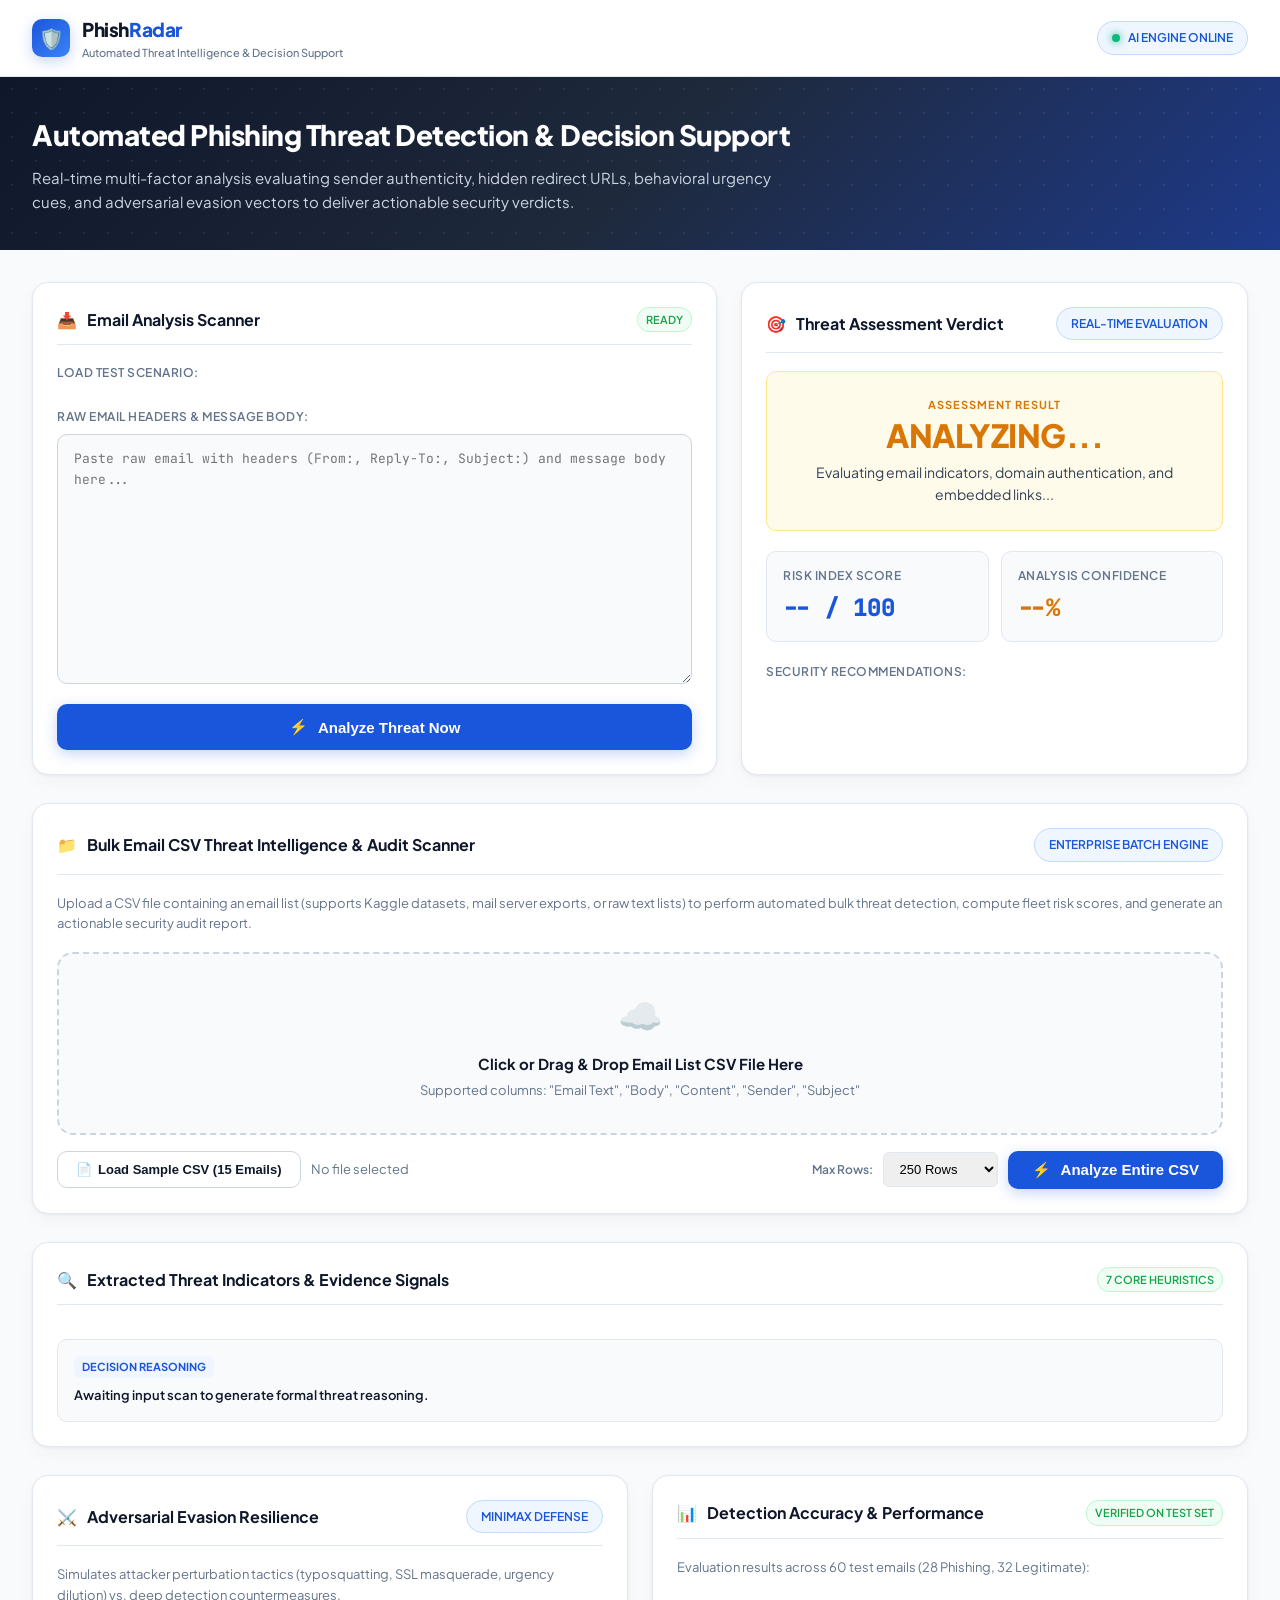
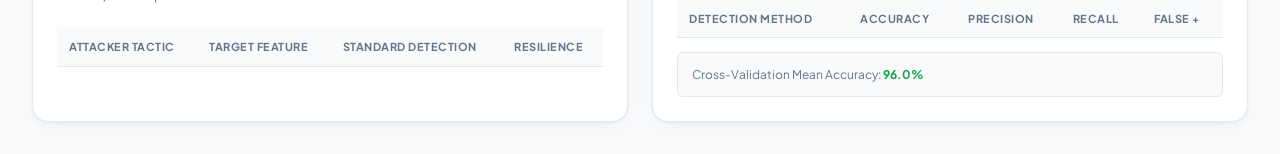
==== commit a7146cdf: "feat: add bulk email CSV upload, batch threat intelligence report, and export" ====
--- a/index.html
+++ b/index.html
@@ -114,6 +114,136 @@
         </div>
       </section>
     </div>
+
+    <!-- Middle Row: Bulk Email Intelligence & CSV Audit Scanner -->
+    <section class="card" id="batch-csv-section">
+      <div class="card-title-bar">
+        <h2 class="card-heading">
+          <span>📁</span> Bulk Email CSV Threat Intelligence & Audit Scanner
+        </h2>
+        <span class="status-pill">ENTERPRISE BATCH ENGINE</span>
+      </div>
+      <p style="font-size: 13px; color: var(--text-muted); margin-bottom: 18px;">
+        Upload a CSV file containing an email list (supports Kaggle datasets, mail server exports, or raw text lists) 
+        to perform automated bulk threat detection, compute fleet risk scores, and generate an actionable security audit report.
+      </p>
+
+      <!-- Dropzone Area -->
+      <div class="dropzone-box" id="csv-dropzone">
+        <input type="file" id="csv-file-input" class="file-input-hidden" accept=".csv,text/csv" />
+        <div class="dropzone-icon">☁️</div>
+        <div class="dropzone-text-main" id="dropzone-label">Click or Drag & Drop Email List CSV File Here</div>
+        <div class="dropzone-text-sub" id="dropzone-sublabel">Supported columns: "Email Text", "Body", "Content", "Sender", "Subject"</div>
+      </div>
+
+      <!-- Controls Row -->
+      <div class="batch-controls-row">
+        <div style="display: flex; gap: 10px; align-items: center; flex-wrap: wrap;">
+          <button type="button" class="btn-secondary" id="btn-load-sample-csv">
+            <span>📄</span> Load Sample CSV (15 Emails)
+          </button>
+          <span style="font-size: 13px; color: var(--text-muted);" id="csv-selected-status">No file selected</span>
+        </div>
+
+        <div style="display: flex; gap: 10px; align-items: center;">
+          <label style="font-size: 12px; font-weight: 600; color: var(--text-muted);" for="batch-max-rows">Max Rows:</label>
+          <select id="batch-max-rows" class="form-select" style="padding: 8px 12px; border-radius: var(--radius-sm); border: 1px solid var(--border-subtle); font-size: 13px;">
+            <option value="50">50 Rows</option>
+            <option value="100">100 Rows</option>
+            <option value="250" selected>250 Rows</option>
+            <option value="500">500 Rows</option>
+            <option value="1000">1,000 Rows</option>
+          </select>
+          <button type="button" class="btn-analyze" id="btn-run-batch" style="margin-top: 0; width: auto; padding: 10px 24px;">
+            <span>⚡</span> Analyze Entire CSV
+          </button>
+        </div>
+      </div>
+
+      <!-- Dynamic Batch Audit Report Output -->
+      <div id="batch-report-area" style="display: none; margin-top: 24px; border-top: 1px solid var(--border-subtle); padding-top: 20px;">
+        <div style="display: flex; justify-content: space-between; align-items: center; flex-wrap: wrap; gap: 12px;">
+          <div>
+            <h3 style="font-size: 17px; font-weight: 800; color: var(--text-dark);">
+              🛡️ Batch Threat Intelligence Audit Report
+            </h3>
+            <span style="font-size: 12px; color: var(--text-muted);" id="batch-timestamp">Generated just now</span>
+          </div>
+          <button type="button" class="btn-export" id="btn-export-csv-report">
+            <span>📥</span> Export Analyzed Report (CSV)
+          </button>
+        </div>
+
+        <!-- 5 KPI Summary Cards -->
+        <div class="batch-kpi-grid">
+          <div class="batch-kpi-card">
+            <span class="batch-kpi-label">Total Scanned</span>
+            <span class="batch-kpi-val" id="kpi-total">0</span>
+            <span class="batch-kpi-sub">Email records parsed</span>
+          </div>
+          <div class="batch-kpi-card" style="border-left: 4px solid var(--danger-red); background: var(--danger-light);">
+            <span class="batch-kpi-label" style="color: var(--danger-red);">Phishing Detected</span>
+            <span class="batch-kpi-val" id="kpi-phishing" style="color: var(--danger-red);">0</span>
+            <span class="batch-kpi-sub" id="kpi-phishing-pct" style="color: var(--danger-red);">0.0% of batch</span>
+          </div>
+          <div class="batch-kpi-card" style="border-left: 4px solid var(--warning-amber); background: var(--warning-light);">
+            <span class="batch-kpi-label" style="color: var(--warning-amber);">Suspicious Emails</span>
+            <span class="batch-kpi-val" id="kpi-suspicious" style="color: var(--warning-amber);">0</span>
+            <span class="batch-kpi-sub" id="kpi-suspicious-pct" style="color: var(--warning-amber);">0.0% of batch</span>
+          </div>
+          <div class="batch-kpi-card" style="border-left: 4px solid var(--success-green); background: var(--success-light);">
+            <span class="batch-kpi-label" style="color: var(--success-green);">Legitimate / Safe</span>
+            <span class="batch-kpi-val" id="kpi-safe" style="color: var(--success-green);">0</span>
+            <span class="batch-kpi-sub" id="kpi-safe-pct" style="color: var(--success-green);">0.0% of batch</span>
+          </div>
+          <div class="batch-kpi-card">
+            <span class="batch-kpi-label">Average Risk Index</span>
+            <span class="batch-kpi-val" id="kpi-avg-risk" style="color: var(--blue-primary);">0.0</span>
+            <span class="batch-kpi-sub">Composite score (0-100)</span>
+          </div>
+        </div>
+
+        <!-- Threat Vector Prevalence Breakdown -->
+        <div style="margin-top: 18px;">
+          <h4 style="font-size: 13px; font-weight: 700; text-transform: uppercase; letter-spacing: 0.5px; color: var(--text-muted); margin-bottom: 8px;">
+            Observed Threat Vector Prevalence:
+          </h4>
+          <div class="prevalence-grid" id="batch-prevalence-container">
+            <!-- Dynamically populated -->
+          </div>
+        </div>
+
+        <!-- Filter Tabs Bar -->
+        <div class="filter-tabs-bar">
+          <span style="font-size: 12px; font-weight: 700; color: var(--text-muted); margin-right: 6px;">Filter Results:</span>
+          <button type="button" class="filter-tab active" data-filter="ALL" id="filter-all">All Emails (<span id="count-all">0</span>)</button>
+          <button type="button" class="filter-tab" data-filter="Phishing" id="filter-phishing" style="color: var(--danger-red);">Phishing Only (<span id="count-phishing">0</span>)</button>
+          <button type="button" class="filter-tab" data-filter="Suspicious" id="filter-suspicious" style="color: var(--warning-amber);">Suspicious Only (<span id="count-suspicious">0</span>)</button>
+          <button type="button" class="filter-tab" data-filter="Safe" id="filter-safe" style="color: var(--success-green);">Clean Only (<span id="count-safe">0</span>)</button>
+        </div>
+
+        <!-- Results Table -->
+        <div style="overflow-x: auto; max-height: 460px; overflow-y: auto; border: 1px solid var(--border-subtle); border-radius: var(--radius-md);">
+          <table class="enterprise-table" id="batch-results-table">
+            <thead>
+              <tr>
+                <th style="width: 50px;">#</th>
+                <th style="width: 140px;">Sender</th>
+                <th style="width: 180px;">Subject</th>
+                <th>Email Snippet</th>
+                <th style="width: 110px;">Verdict</th>
+                <th style="width: 80px;">Risk</th>
+                <th style="width: 160px;">Triggered Indicators</th>
+                <th style="width: 180px;">Security Action</th>
+              </tr>
+            </thead>
+            <tbody>
+              <!-- Dynamically populated -->
+            </tbody>
+          </table>
+        </div>
+      </div>
+    </section>
 
     <!-- Middle Row: 7 Threat Indicators & Evidence Grid -->
     <section class="card">
--- a/css/styles.css
+++ b/css/styles.css
@@ -652,3 +652,205 @@
   from { transform: translateY(20px); opacity: 0; }
   to { transform: translateY(0); opacity: 1; }
 }
+
+/* ==========================================================================
+   Batch CSV Upload & Threat Intelligence Audit Styles
+   ========================================================================== */
+.dropzone-box {
+  border: 2px dashed #cbd5e1;
+  background: #f8fafc;
+  border-radius: var(--radius-lg);
+  padding: 32px 24px;
+  text-align: center;
+  cursor: pointer;
+  transition: all 0.2s ease;
+  position: relative;
+}
+
+.dropzone-box:hover, .dropzone-box.dragover {
+  border-color: var(--blue-primary);
+  background: var(--blue-light);
+}
+
+.dropzone-icon {
+  font-size: 36px;
+  margin-bottom: 8px;
+}
+
+.dropzone-text-main {
+  font-size: 15px;
+  font-weight: 700;
+  color: var(--text-dark);
+  margin-bottom: 4px;
+}
+
+.dropzone-text-sub {
+  font-size: 13px;
+  color: var(--text-muted);
+}
+
+.file-input-hidden {
+  position: absolute;
+  top: 0;
+  left: 0;
+  width: 100%;
+  height: 100%;
+  opacity: 0;
+  cursor: pointer;
+}
+
+.batch-controls-row {
+  display: flex;
+  justify-content: space-between;
+  align-items: center;
+  flex-wrap: wrap;
+  gap: 12px;
+  margin-top: 16px;
+}
+
+.btn-secondary {
+  background: #ffffff;
+  color: var(--text-dark);
+  border: 1px solid #cbd5e1;
+  border-radius: var(--radius-md);
+  padding: 10px 18px;
+  font-size: 13px;
+  font-weight: 600;
+  cursor: pointer;
+  transition: all 0.15s ease;
+  display: inline-flex;
+  align-items: center;
+  gap: 6px;
+}
+
+.btn-secondary:hover {
+  background: #f8fafc;
+  border-color: var(--blue-primary);
+  color: var(--blue-primary);
+}
+
+.btn-export {
+  background: #0f172a;
+  color: #ffffff;
+  border: none;
+  border-radius: var(--radius-md);
+  padding: 10px 20px;
+  font-size: 13px;
+  font-weight: 700;
+  cursor: pointer;
+  transition: all 0.2s ease;
+  display: inline-flex;
+  align-items: center;
+  gap: 8px;
+  box-shadow: 0 2px 8px rgba(15, 23, 42, 0.2);
+}
+
+.btn-export:hover {
+  background: #1e293b;
+  transform: translateY(-1px);
+}
+
+/* Batch Summary KPI Grid */
+.batch-kpi-grid {
+  display: grid;
+  grid-template-columns: repeat(auto-fit, minmax(180px, 1fr));
+  gap: 14px;
+  margin: 20px 0;
+}
+
+.batch-kpi-card {
+  background: #ffffff;
+  border: 1px solid var(--border-subtle);
+  border-radius: var(--radius-md);
+  padding: 16px;
+  box-shadow: var(--shadow-sm);
+  display: flex;
+  flex-direction: column;
+}
+
+.batch-kpi-label {
+  font-size: 11px;
+  font-weight: 700;
+  text-transform: uppercase;
+  letter-spacing: 0.5px;
+  color: var(--text-muted);
+  margin-bottom: 6px;
+}
+
+.batch-kpi-val {
+  font-size: 26px;
+  font-weight: 800;
+  font-family: var(--font-mono);
+  color: var(--text-dark);
+}
+
+.batch-kpi-sub {
+  font-size: 12px;
+  color: var(--text-muted);
+  margin-top: 4px;
+}
+
+/* Filter Chips Bar */
+.filter-tabs-bar {
+  display: flex;
+  align-items: center;
+  gap: 8px;
+  margin: 16px 0 12px;
+  flex-wrap: wrap;
+}
+
+.filter-tab {
+  background: #f8fafc;
+  border: 1px solid var(--border-subtle);
+  border-radius: 20px;
+  padding: 5px 14px;
+  font-size: 12px;
+  font-weight: 600;
+  color: var(--text-muted);
+  cursor: pointer;
+  transition: all 0.15s ease;
+}
+
+.filter-tab.active {
+  background: var(--blue-primary);
+  border-color: var(--blue-primary);
+  color: #ffffff;
+}
+
+/* Indicators Prevalence Bar */
+.prevalence-grid {
+  display: grid;
+  grid-template-columns: repeat(auto-fit, minmax(240px, 1fr));
+  gap: 12px;
+  margin-top: 14px;
+}
+
+.prev-bar-box {
+  background: #f8fafc;
+  border: 1px solid var(--border-subtle);
+  border-radius: var(--radius-md);
+  padding: 12px 14px;
+}
+
+.prev-bar-header {
+  display: flex;
+  justify-content: space-between;
+  font-size: 12px;
+  font-weight: 600;
+  margin-bottom: 6px;
+}
+
+.prev-bar-track {
+  height: 6px;
+  background: #e2e8f0;
+  border-radius: 3px;
+  overflow: hidden;
+}
+
+.prev-bar-fill {
+  height: 100%;
+  background: var(--blue-primary);
+  border-radius: 3px;
+  transition: width 0.4s ease;
+}
+
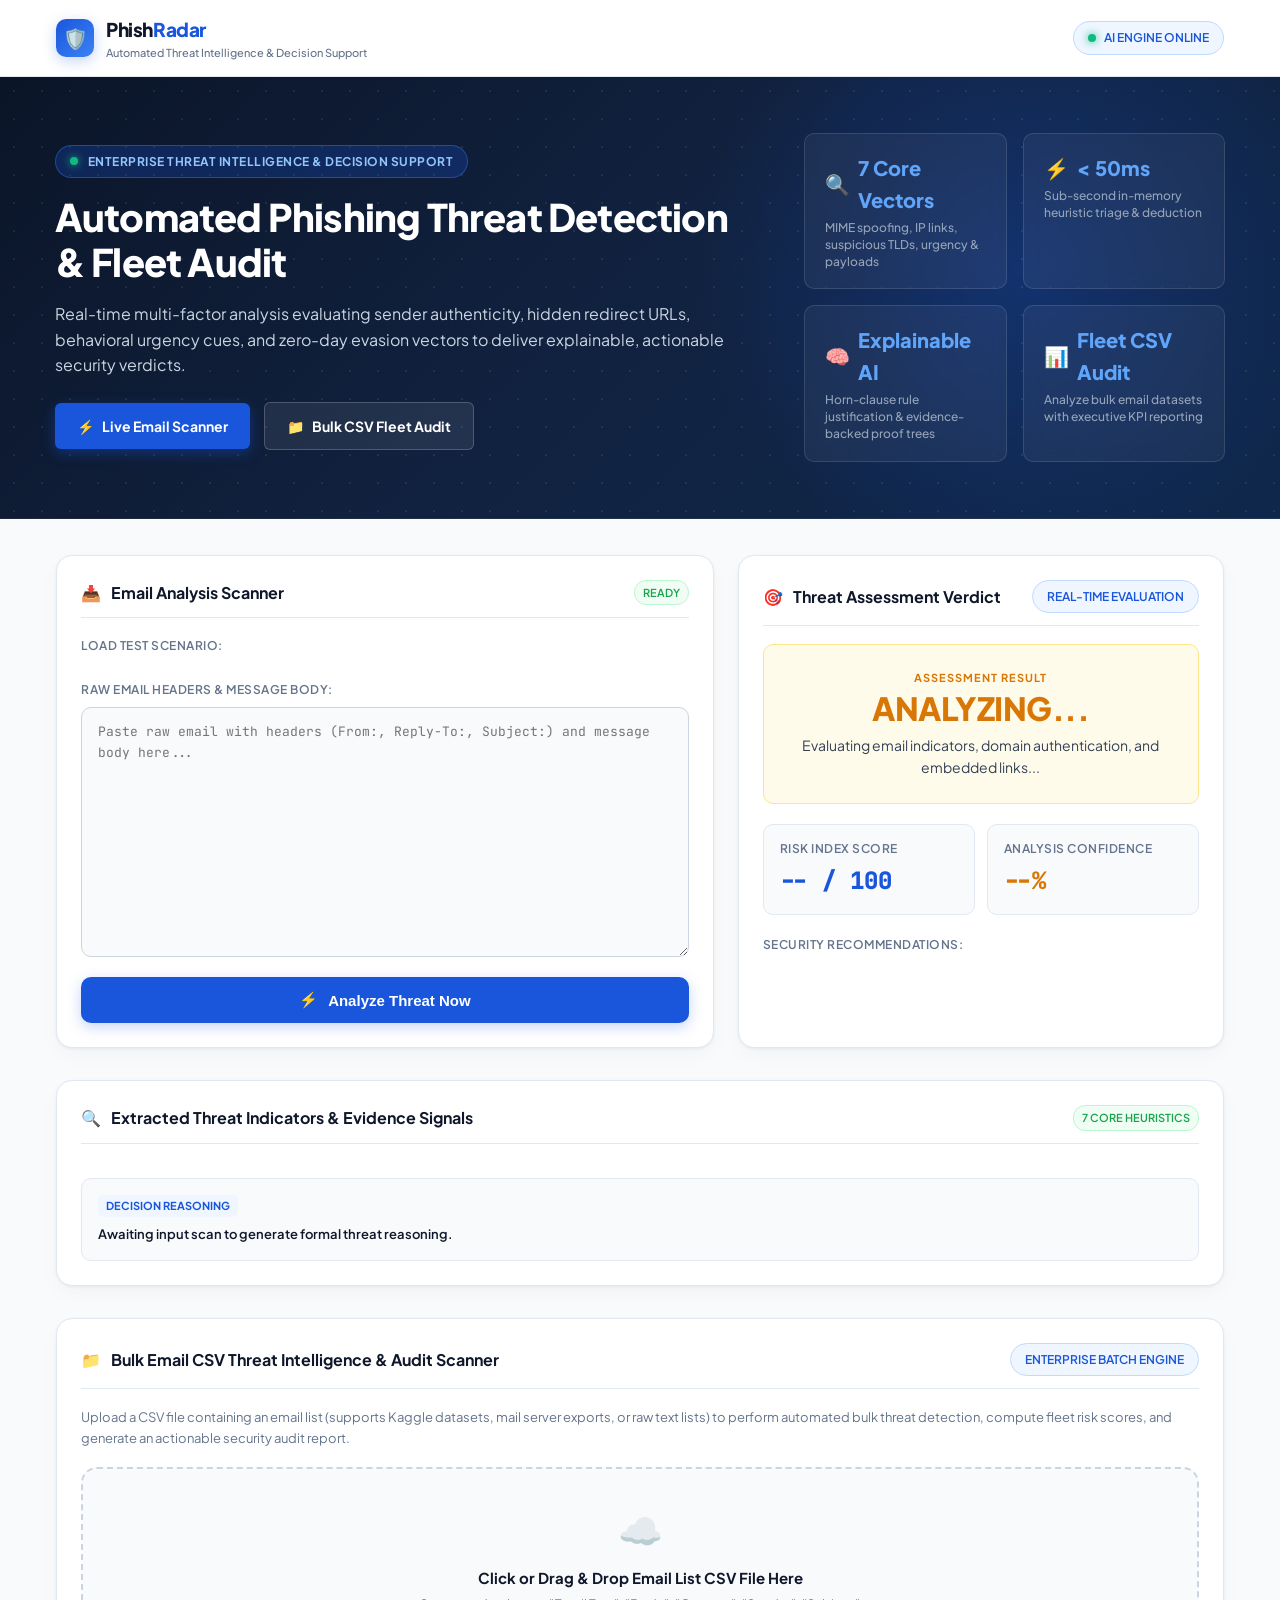
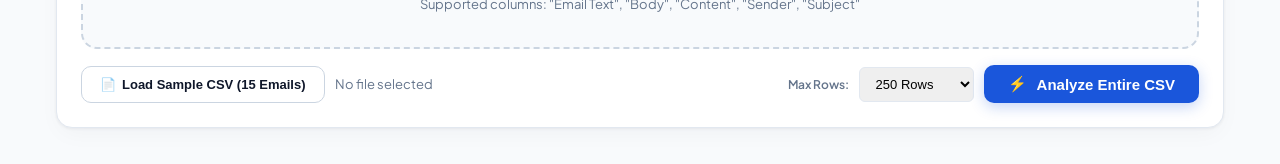
==== commit e82d705e: "feat: widen hero section, expand dashboard layout, and clean up unnecessary tables" ====
--- a/index.html
+++ b/index.html
@@ -32,11 +32,44 @@
   <!-- Hero Header -->
   <section class="hero-header">
     <div class="hero-container">
-      <h1 class="hero-title">Automated Phishing Threat Detection & Decision Support</h1>
-      <p class="hero-desc">
-        Real-time multi-factor analysis evaluating sender authenticity, hidden redirect URLs, 
-        behavioral urgency cues, and adversarial evasion vectors to deliver actionable security verdicts.
-      </p>
+      <div class="hero-content">
+        <div class="hero-badge">
+          <span class="pulse-dot"></span>
+          Enterprise Threat Intelligence & Decision Support
+        </div>
+        <h1 class="hero-title">Automated Phishing Threat Detection & Fleet Audit</h1>
+        <p class="hero-desc">
+          Real-time multi-factor analysis evaluating sender authenticity, hidden redirect URLs, 
+          behavioral urgency cues, and zero-day evasion vectors to deliver explainable, actionable security verdicts.
+        </p>
+        <div class="hero-cta-group">
+          <a href="#single-scanner-section" class="hero-cta-btn primary">
+            <span>⚡</span> Live Email Scanner
+          </a>
+          <a href="#batch-csv-section" class="hero-cta-btn secondary">
+            <span>📁</span> Bulk CSV Fleet Audit
+          </a>
+        </div>
+      </div>
+
+      <div class="hero-stats-grid">
+        <div class="hero-stat-card">
+          <div class="hero-stat-num"><span>🔍</span> 7 Core Vectors</div>
+          <div class="hero-stat-label">MIME spoofing, IP links, suspicious TLDs, urgency & payloads</div>
+        </div>
+        <div class="hero-stat-card">
+          <div class="hero-stat-num"><span>⚡</span> &lt; 50ms</div>
+          <div class="hero-stat-label">Sub-second in-memory heuristic triage & deduction</div>
+        </div>
+        <div class="hero-stat-card">
+          <div class="hero-stat-num"><span>🧠</span> Explainable AI</div>
+          <div class="hero-stat-label">Horn-clause rule justification & evidence-backed proof trees</div>
+        </div>
+        <div class="hero-stat-card">
+          <div class="hero-stat-num"><span>📊</span> Fleet CSV Audit</div>
+          <div class="hero-stat-label">Analyze bulk email datasets with executive KPI reporting</div>
+        </div>
+      </div>
     </div>
   </section>
 
@@ -44,7 +77,7 @@
   <main class="dashboard-container">
 
     <!-- Top Row: Scanner & Threat Assessment -->
-    <div class="scanner-grid">
+    <div class="scanner-grid" id="single-scanner-section">
       <!-- Email Input Card -->
       <section class="card">
         <div class="card-title-bar">
@@ -115,7 +148,29 @@
       </section>
     </div>
 
-    <!-- Middle Row: Bulk Email Intelligence & CSV Audit Scanner -->
+    <!-- Extracted Threat Indicators & Evidence Grid -->
+    <section class="card" id="indicators-section">
+      <div class="card-title-bar">
+        <h2 class="card-heading">
+          <span>🔍</span> Extracted Threat Indicators & Evidence Signals
+        </h2>
+        <span class="badge-clean">7 CORE HEURISTICS</span>
+      </div>
+
+      <div class="indicators-grid" id="indicators-grid">
+        <!-- Dynamically populated with active/clean status -->
+      </div>
+
+      <!-- Formal Deduction Reasoning Box -->
+      <div class="reasoning-box" id="reasoning-box">
+        <span class="reasoning-badge">DECISION REASONING</span>
+        <div id="reasoning-text" style="color: var(--text-dark); font-weight: 600; line-height: 1.5;">
+          Awaiting input scan to generate formal threat reasoning.
+        </div>
+      </div>
+    </section>
+
+    <!-- Bulk Email Intelligence & CSV Audit Scanner -->
     <section class="card" id="batch-csv-section">
       <div class="card-title-bar">
         <h2 class="card-heading">
@@ -245,94 +300,6 @@
       </div>
     </section>
 
-    <!-- Middle Row: 7 Threat Indicators & Evidence Grid -->
-    <section class="card">
-      <div class="card-title-bar">
-        <h2 class="card-heading">
-          <span>🔍</span> Extracted Threat Indicators & Evidence Signals
-        </h2>
-        <span class="badge-clean">7 CORE HEURISTICS</span>
-      </div>
-
-      <div class="indicators-grid" id="indicators-grid">
-        <!-- Dynamically populated with active/clean status -->
-      </div>
-
-      <!-- Formal Deduction Reasoning Box -->
-      <div class="reasoning-box" id="reasoning-box">
-        <span class="reasoning-badge">DECISION REASONING</span>
-        <div id="reasoning-text" style="color: var(--text-dark); font-weight: 600; line-height: 1.5;">
-          Awaiting input scan to generate formal threat reasoning.
-        </div>
-      </div>
-    </section>
-
-    <!-- Bottom Row: Adversarial Resilience & Accuracy Verification -->
-    <div class="two-panel-grid">
-      <!-- Adversarial Evasion Resilience -->
-      <section class="card">
-        <div class="card-title-bar">
-          <h2 class="card-heading">
-            <span>⚔️</span> Adversarial Evasion Resilience
-          </h2>
-          <span class="status-pill" id="adv-summary-pill">MINIMAX DEFENSE</span>
-        </div>
-        <p style="font-size: 13px; color: var(--text-muted); margin-bottom: 14px;">
-          Simulates attacker perturbation tactics (typosquatting, SSL masquerade, urgency dilution) vs. deep detection countermeasures.
-        </p>
-
-        <div style="overflow-x: auto;">
-          <table class="enterprise-table" id="adv-table">
-            <thead>
-              <tr>
-                <th>Attacker Tactic</th>
-                <th>Target Feature</th>
-                <th>Standard Detection</th>
-                <th>Resilience</th>
-              </tr>
-            </thead>
-            <tbody>
-              <!-- Loaded dynamically -->
-            </tbody>
-          </table>
-        </div>
-      </section>
-
-      <!-- Detection Performance & Benchmark Verification -->
-      <section class="card">
-        <div class="card-title-bar">
-          <h2 class="card-heading">
-            <span>📊</span> Detection Accuracy & Performance
-          </h2>
-          <span class="badge-clean">VERIFIED ON TEST SET</span>
-        </div>
-        <p style="font-size: 13px; color: var(--text-muted); margin-bottom: 14px;">
-          Evaluation results across 60 test emails (28 Phishing, 32 Legitimate):
-        </p>
-
-        <div style="overflow-x: auto;">
-          <table class="enterprise-table" id="benchmark-table">
-            <thead>
-              <tr>
-                <th>Detection Method</th>
-                <th>Accuracy</th>
-                <th>Precision</th>
-                <th>Recall</th>
-                <th>False +</th>
-              </tr>
-            </thead>
-            <tbody>
-              <!-- Loaded dynamically -->
-            </tbody>
-          </table>
-        </div>
-
-        <div style="margin-top: 14px; padding: 12px 14px; background: #f8fafc; border-radius: var(--radius-sm); border: 1px solid var(--border-subtle); font-size: 12px; color: var(--text-muted);">
-          Cross-Validation Mean Accuracy: <strong style="color: var(--success-green);" id="cv-mean-disp">96.0%</strong>
-        </div>
-      </section>
-    </div>
-
   </main>
 
   <!-- Toast Container -->
--- a/css/styles.css
+++ b/css/styles.css
@@ -55,6 +55,10 @@
   padding: 0;
 }
 
+html {
+  scroll-behavior: smooth;
+}
+
 body {
   font-family: var(--font-main);
   background-color: var(--bg-page);
@@ -91,9 +95,10 @@
 }
 
 .nav-container {
-  max-width: 1440px;
+  max-width: 1680px;
+  width: 95%;
   margin: 0 auto;
-  padding: 14px 32px;
+  padding: 14px 24px;
   display: flex;
   justify-content: space-between;
   align-items: center;
@@ -172,11 +177,24 @@
 
 /* Page Hero Header Banner */
 .hero-header {
-  background: var(--bg-banner);
+  background: linear-gradient(135deg, #0b1528 0%, #112240 50%, #0f274a 100%);
   color: #ffffff;
-  padding: 36px 32px;
+  padding: 56px 24px;
   position: relative;
   overflow: hidden;
+  border-bottom: 1px solid rgba(255, 255, 255, 0.08);
+}
+
+.hero-header::before {
+  content: '';
+  position: absolute;
+  top: -30%;
+  right: -5%;
+  width: 650px;
+  height: 650px;
+  background: radial-gradient(circle, rgba(26, 86, 219, 0.28) 0%, transparent 70%);
+  border-radius: 50%;
+  pointer-events: none;
 }
 
 .hero-header::after {
@@ -187,38 +205,165 @@
   bottom: 0;
   left: 0;
   background-image: radial-gradient(rgba(255, 255, 255, 0.08) 1px, transparent 1px);
-  background-size: 24px 24px;
+  background-size: 28px 28px;
   pointer-events: none;
 }
 
 .hero-container {
-  max-width: 1440px;
+  max-width: 1680px;
+  width: 95%;
   margin: 0 auto;
   position: relative;
   z-index: 1;
+  display: grid;
+  grid-template-columns: 1.25fr 0.75fr;
+  align-items: center;
+  gap: 48px;
+}
+
+@media (max-width: 1100px) {
+  .hero-container {
+    grid-template-columns: 1fr;
+    gap: 32px;
+  }
+}
+
+.hero-content {
+  display: flex;
+  flex-direction: column;
+  gap: 16px;
+}
+
+.hero-badge {
+  display: inline-flex;
+  align-items: center;
+  gap: 10px;
+  padding: 6px 14px;
+  border-radius: 30px;
+  background: rgba(26, 86, 219, 0.25);
+  border: 1px solid rgba(59, 130, 246, 0.4);
+  color: #93c5fd;
+  font-size: 12px;
+  font-weight: 700;
+  letter-spacing: 0.5px;
+  text-transform: uppercase;
+  width: fit-content;
 }
 
 .hero-title {
-  font-size: 28px;
+  font-size: 38px;
   font-weight: 800;
-  margin-bottom: 8px;
-  letter-spacing: -0.5px;
+  line-height: 1.2;
+  letter-spacing: -0.8px;
+  color: #ffffff;
 }
 
 .hero-desc {
-  font-size: 15px;
+  font-size: 16px;
+  line-height: 1.6;
   color: #cbd5e1;
-  max-width: 760px;
+  max-width: 820px;
+}
+
+.hero-cta-group {
+  display: flex;
+  align-items: center;
+  gap: 14px;
+  margin-top: 8px;
+  flex-wrap: wrap;
+}
+
+.hero-cta-btn {
+  display: inline-flex;
+  align-items: center;
+  gap: 8px;
+  padding: 12px 22px;
+  border-radius: var(--radius-sm);
+  font-size: 14px;
+  font-weight: 700;
+  text-decoration: none;
+  transition: all 0.2s ease;
+  cursor: pointer;
+}
+
+.hero-cta-btn.primary {
+  background: var(--blue-primary);
+  color: #ffffff;
+  box-shadow: 0 4px 14px rgba(26, 86, 219, 0.4);
+}
+
+.hero-cta-btn.primary:hover {
+  background: var(--blue-hover);
+  transform: translateY(-1px);
+  box-shadow: 0 6px 20px rgba(26, 86, 219, 0.5);
+}
+
+.hero-cta-btn.secondary {
+  background: rgba(255, 255, 255, 0.08);
+  color: #ffffff;
+  border: 1px solid rgba(255, 255, 255, 0.2);
+}
+
+.hero-cta-btn.secondary:hover {
+  background: rgba(255, 255, 255, 0.16);
+  border-color: rgba(255, 255, 255, 0.35);
+  transform: translateY(-1px);
+}
+
+/* Hero Highlights Grid (Right Side) */
+.hero-stats-grid {
+  display: grid;
+  grid-template-columns: repeat(2, 1fr);
+  gap: 16px;
+}
+
+@media (max-width: 640px) {
+  .hero-stats-grid {
+    grid-template-columns: 1fr;
+  }
+}
+
+.hero-stat-card {
+  background: rgba(255, 255, 255, 0.05);
+  border: 1px solid rgba(255, 255, 255, 0.12);
+  border-radius: var(--radius-md);
+  padding: 18px 20px;
+  backdrop-filter: blur(8px);
+  transition: transform 0.2s ease, border-color 0.2s ease;
+}
+
+.hero-stat-card:hover {
+  transform: translateY(-2px);
+  border-color: rgba(59, 130, 246, 0.45);
+  background: rgba(255, 255, 255, 0.08);
+}
+
+.hero-stat-num {
+  font-size: 20px;
+  font-weight: 800;
+  color: #60a5fa;
+  margin-bottom: 4px;
+  display: flex;
+  align-items: center;
+  gap: 8px;
+}
+
+.hero-stat-label {
+  font-size: 12px;
+  font-weight: 500;
+  color: #94a3b8;
+  line-height: 1.4;
 }
 
 /* Main Dashboard Page Container */
 .dashboard-container {
-  max-width: 1440px;
+  max-width: 1680px;
+  width: 95%;
   margin: 0 auto;
-  padding: 32px;
+  padding: 36px 24px;
   display: flex;
   flex-direction: column;
-  gap: 28px;
+  gap: 32px;
 }
 
 /* Grid Layout */
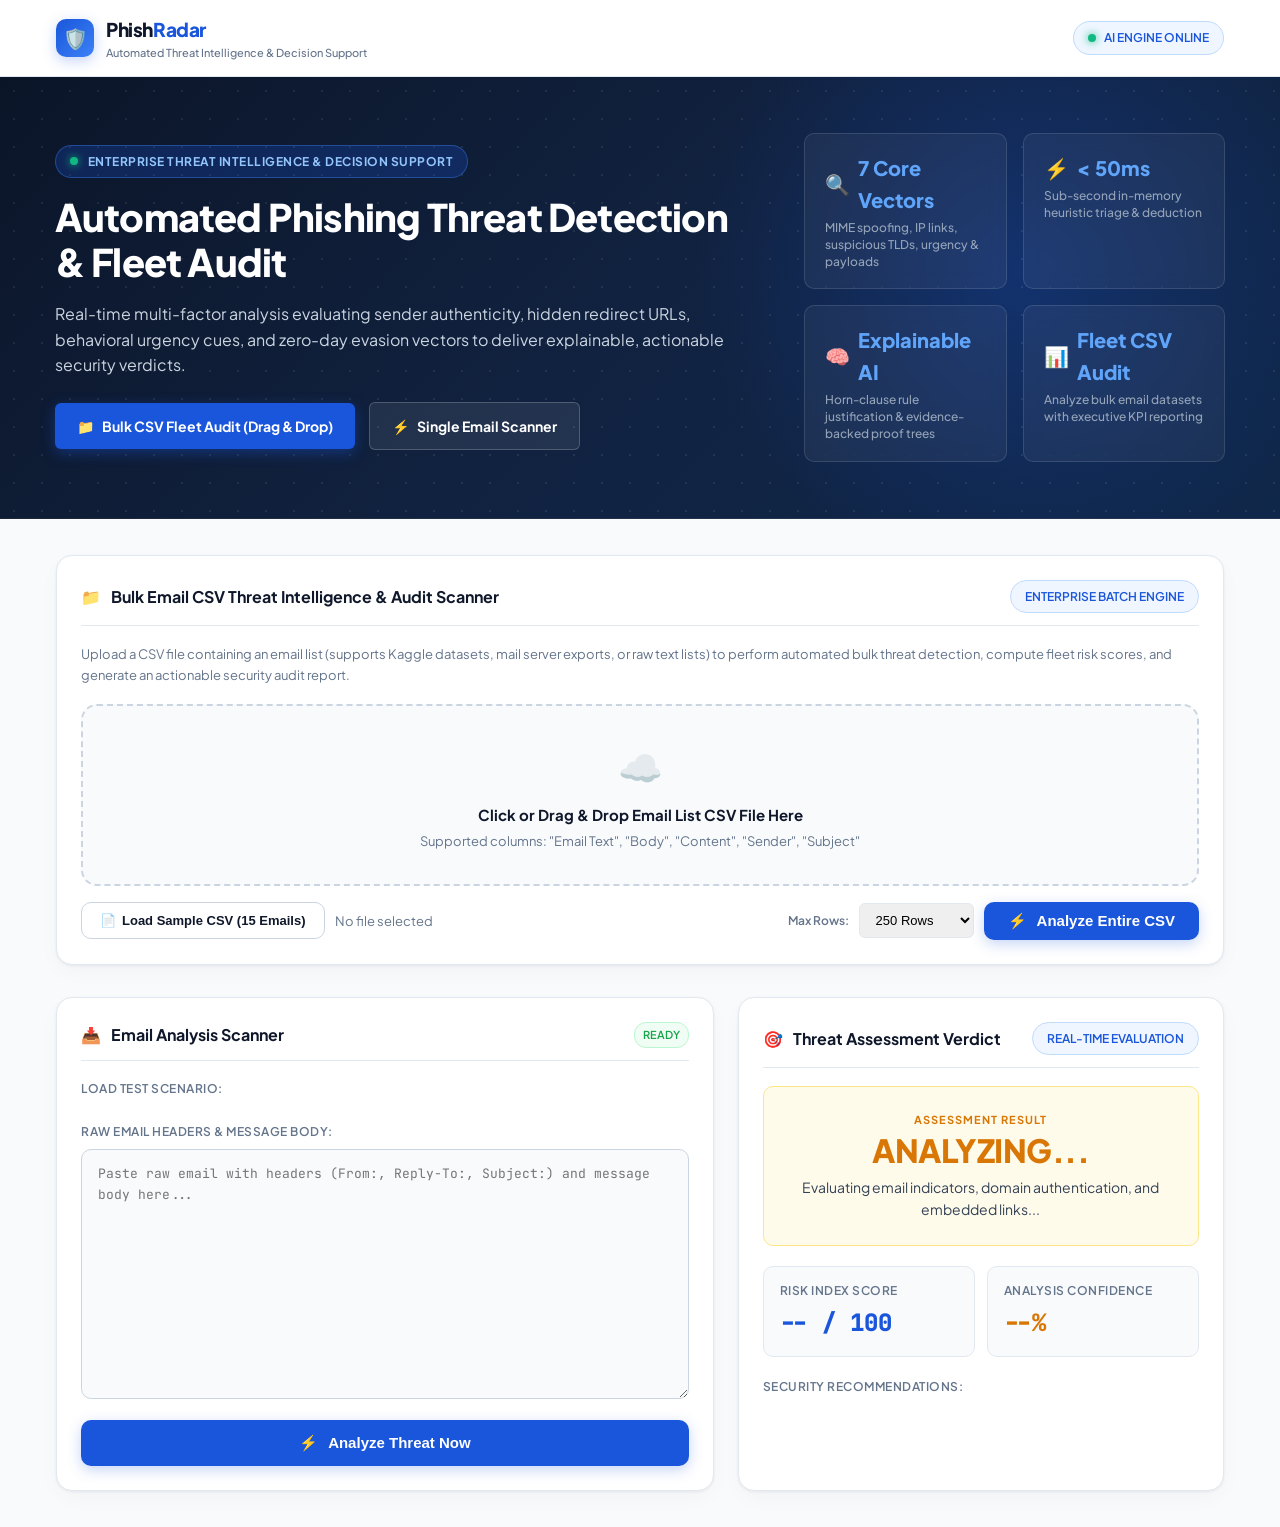
==== commit f5218991: "feat: move drag-and-drop CSV scanner to top of homepage and remove indicators section" ====
--- a/index.html
+++ b/index.html
@@ -43,11 +43,11 @@
           behavioral urgency cues, and zero-day evasion vectors to deliver explainable, actionable security verdicts.
         </p>
         <div class="hero-cta-group">
-          <a href="#single-scanner-section" class="hero-cta-btn primary">
-            <span>⚡</span> Live Email Scanner
+          <a href="#batch-csv-section" class="hero-cta-btn primary">
+            <span>📁</span> Bulk CSV Fleet Audit (Drag & Drop)
           </a>
-          <a href="#batch-csv-section" class="hero-cta-btn secondary">
-            <span>📁</span> Bulk CSV Fleet Audit
+          <a href="#single-scanner-section" class="hero-cta-btn secondary">
+            <span>⚡</span> Single Email Scanner
           </a>
         </div>
       </div>
@@ -76,101 +76,7 @@
   <!-- Main Single-Page Dashboard -->
   <main class="dashboard-container">
 
-    <!-- Top Row: Scanner & Threat Assessment -->
-    <div class="scanner-grid" id="single-scanner-section">
-      <!-- Email Input Card -->
-      <section class="card">
-        <div class="card-title-bar">
-          <h2 class="card-heading">
-            <span>📥</span> Email Analysis Scanner
-          </h2>
-          <span class="badge-clean" id="scan-latency">READY</span>
-        </div>
-
-        <div class="presets-group">
-          <label class="presets-label">Load Test Scenario:</label>
-          <div class="presets-row" id="presets-row">
-            <!-- Loaded dynamically from API -->
-          </div>
-        </div>
-
-        <form id="scanner-form">
-          <label for="email-content" class="presets-label">Raw Email Headers & Message Body:</label>
-          <textarea 
-            id="email-content" 
-            class="email-textarea" 
-            placeholder="Paste raw email with headers (From:, Reply-To:, Subject:) and message body here..."
-          ></textarea>
-
-          <button type="submit" class="btn-analyze" id="btn-scan">
-            <span>⚡</span> Analyze Threat Now
-          </button>
-        </form>
-      </section>
-
-      <!-- Threat Assessment Card -->
-      <section class="card">
-        <div class="card-title-bar">
-          <h2 class="card-heading">
-            <span>🎯</span> Threat Assessment Verdict
-          </h2>
-          <span class="status-pill" id="verdict-pill">REAL-TIME EVALUATION</span>
-        </div>
-
-        <!-- Dynamic Verdict Banner -->
-        <div class="verdict-box suspicious" id="verdict-box">
-          <div class="verdict-tag" id="verdict-tag">ASSESSMENT RESULT</div>
-          <div class="verdict-status-title" id="verdict-title">ANALYZING...</div>
-          <p class="verdict-summary-text" id="verdict-summary">
-            Evaluating email indicators, domain authentication, and embedded links...
-          </p>
-        </div>
-
-        <!-- Metric Numbers -->
-        <div class="metrics-grid">
-          <div class="metric-card">
-            <div class="metric-title">Risk Index Score</div>
-            <div class="metric-num" id="metric-risk" style="color: var(--blue-primary);">-- / 100</div>
-          </div>
-          <div class="metric-card">
-            <div class="metric-title">Analysis Confidence</div>
-            <div class="metric-num" id="metric-conf" style="color: var(--warning-amber);">--%</div>
-          </div>
-        </div>
-
-        <!-- Actionable Mitigation Advisory -->
-        <div>
-          <div class="presets-label" style="margin-bottom: 10px;">Security Recommendations:</div>
-          <div class="recommendations-list" id="recommendations-container">
-            <!-- Dynamically populated -->
-          </div>
-        </div>
-      </section>
-    </div>
-
-    <!-- Extracted Threat Indicators & Evidence Grid -->
-    <section class="card" id="indicators-section">
-      <div class="card-title-bar">
-        <h2 class="card-heading">
-          <span>🔍</span> Extracted Threat Indicators & Evidence Signals
-        </h2>
-        <span class="badge-clean">7 CORE HEURISTICS</span>
-      </div>
-
-      <div class="indicators-grid" id="indicators-grid">
-        <!-- Dynamically populated with active/clean status -->
-      </div>
-
-      <!-- Formal Deduction Reasoning Box -->
-      <div class="reasoning-box" id="reasoning-box">
-        <span class="reasoning-badge">DECISION REASONING</span>
-        <div id="reasoning-text" style="color: var(--text-dark); font-weight: 600; line-height: 1.5;">
-          Awaiting input scan to generate formal threat reasoning.
-        </div>
-      </div>
-    </section>
-
-    <!-- Bulk Email Intelligence & CSV Audit Scanner -->
+    <!-- Top: Bulk Email Intelligence & CSV Audit Scanner (Drag & Drop) -->
     <section class="card" id="batch-csv-section">
       <div class="card-title-bar">
         <h2 class="card-heading">
@@ -300,6 +206,78 @@
       </div>
     </section>
 
+    <!-- Single Email Threat Assessment Scanner -->
+    <div class="scanner-grid" id="single-scanner-section">
+      <!-- Email Input Card -->
+      <section class="card">
+        <div class="card-title-bar">
+          <h2 class="card-heading">
+            <span>📥</span> Email Analysis Scanner
+          </h2>
+          <span class="badge-clean" id="scan-latency">READY</span>
+        </div>
+
+        <div class="presets-group">
+          <label class="presets-label">Load Test Scenario:</label>
+          <div class="presets-row" id="presets-row">
+            <!-- Loaded dynamically from API -->
+          </div>
+        </div>
+
+        <form id="scanner-form">
+          <label for="email-content" class="presets-label">Raw Email Headers & Message Body:</label>
+          <textarea 
+            id="email-content" 
+            class="email-textarea" 
+            placeholder="Paste raw email with headers (From:, Reply-To:, Subject:) and message body here..."
+          ></textarea>
+
+          <button type="submit" class="btn-analyze" id="btn-scan">
+            <span>⚡</span> Analyze Threat Now
+          </button>
+        </form>
+      </section>
+
+      <!-- Threat Assessment Card -->
+      <section class="card">
+        <div class="card-title-bar">
+          <h2 class="card-heading">
+            <span>🎯</span> Threat Assessment Verdict
+          </h2>
+          <span class="status-pill" id="verdict-pill">REAL-TIME EVALUATION</span>
+        </div>
+
+        <!-- Dynamic Verdict Banner -->
+        <div class="verdict-box suspicious" id="verdict-box">
+          <div class="verdict-tag" id="verdict-tag">ASSESSMENT RESULT</div>
+          <div class="verdict-status-title" id="verdict-title">ANALYZING...</div>
+          <p class="verdict-summary-text" id="verdict-summary">
+            Evaluating email indicators, domain authentication, and embedded links...
+          </p>
+        </div>
+
+        <!-- Metric Numbers -->
+        <div class="metrics-grid">
+          <div class="metric-card">
+            <div class="metric-title">Risk Index Score</div>
+            <div class="metric-num" id="metric-risk" style="color: var(--blue-primary);">-- / 100</div>
+          </div>
+          <div class="metric-card">
+            <div class="metric-title">Analysis Confidence</div>
+            <div class="metric-num" id="metric-conf" style="color: var(--warning-amber);">--%</div>
+          </div>
+        </div>
+
+        <!-- Actionable Mitigation Advisory -->
+        <div>
+          <div class="presets-label" style="margin-bottom: 10px;">Security Recommendations:</div>
+          <div class="recommendations-list" id="recommendations-container">
+            <!-- Dynamically populated -->
+          </div>
+        </div>
+      </section>
+    </div>
+
   </main>
 
   <!-- Toast Container -->
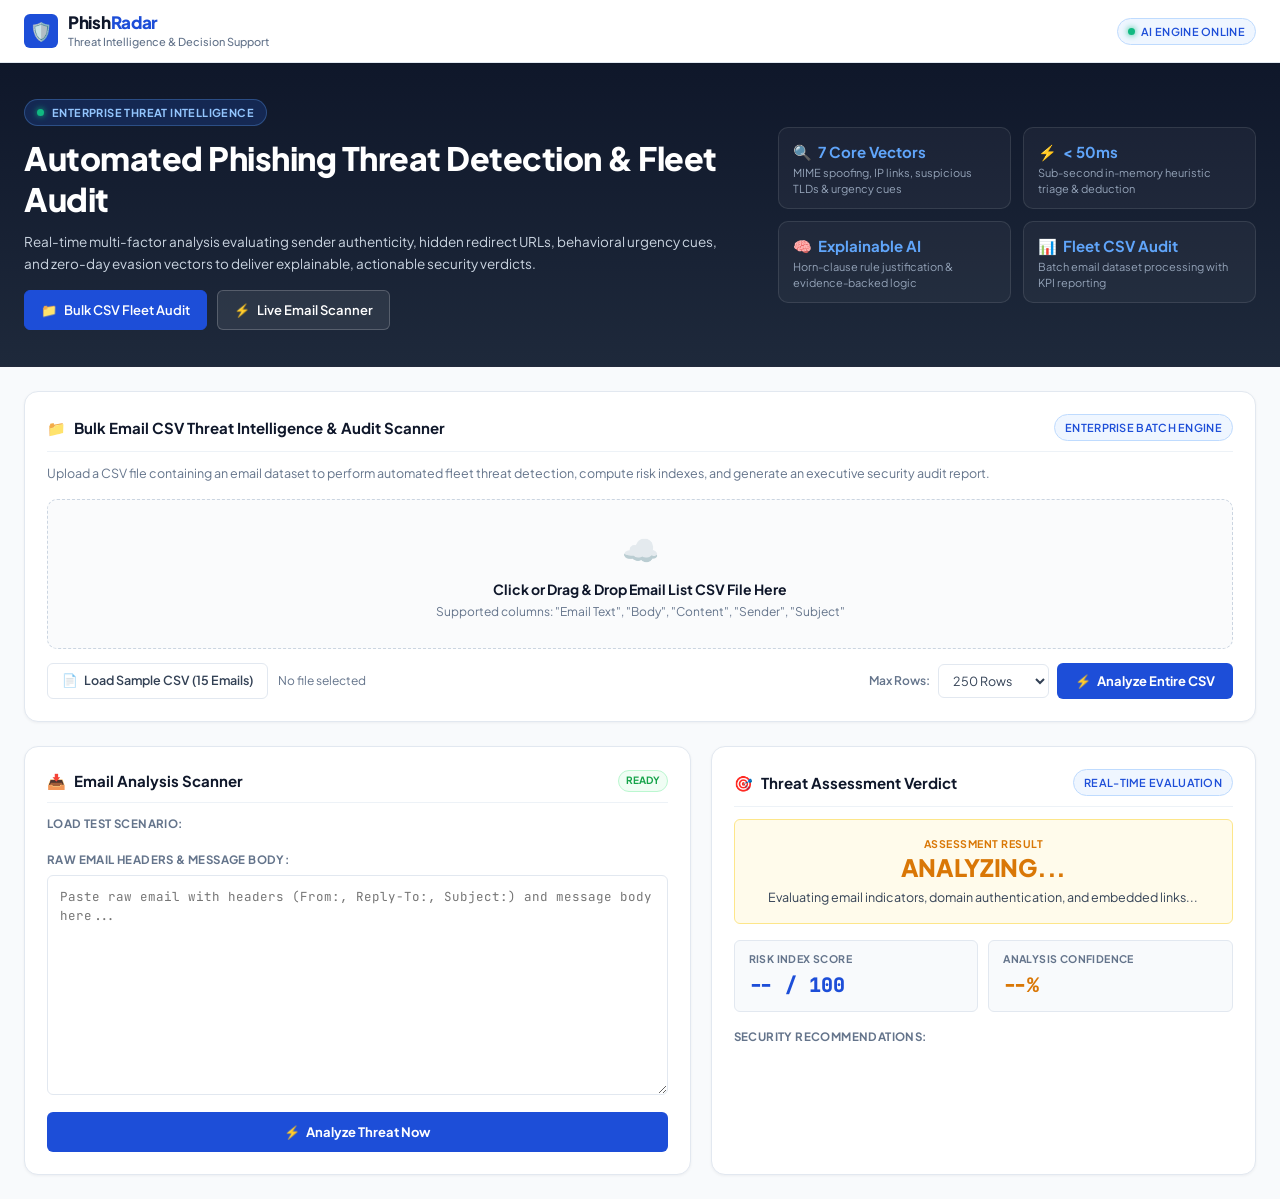
==== commit d9187c1f: "feat: make entire dashboard fully responsive and minimal enterprise design" ====
--- a/index.html
+++ b/index.html
@@ -17,7 +17,7 @@
         <div class="logo-icon">🛡️</div>
         <div>
           <div class="logo-text-title">Phish<span>Radar</span></div>
-          <div class="logo-tag">Automated Threat Intelligence & Decision Support</div>
+          <div class="logo-tag">Threat Intelligence & Decision Support</div>
         </div>
       </div>
       <div class="nav-status">
@@ -35,7 +35,7 @@
       <div class="hero-content">
         <div class="hero-badge">
           <span class="pulse-dot"></span>
-          Enterprise Threat Intelligence & Decision Support
+          Enterprise Threat Intelligence
         </div>
         <h1 class="hero-title">Automated Phishing Threat Detection & Fleet Audit</h1>
         <p class="hero-desc">
@@ -44,10 +44,10 @@
         </p>
         <div class="hero-cta-group">
           <a href="#batch-csv-section" class="hero-cta-btn primary">
-            <span>📁</span> Bulk CSV Fleet Audit (Drag & Drop)
+            <span>📁</span> Bulk CSV Fleet Audit
           </a>
           <a href="#single-scanner-section" class="hero-cta-btn secondary">
-            <span>⚡</span> Single Email Scanner
+            <span>⚡</span> Live Email Scanner
           </a>
         </div>
       </div>
@@ -55,7 +55,7 @@
       <div class="hero-stats-grid">
         <div class="hero-stat-card">
           <div class="hero-stat-num"><span>🔍</span> 7 Core Vectors</div>
-          <div class="hero-stat-label">MIME spoofing, IP links, suspicious TLDs, urgency & payloads</div>
+          <div class="hero-stat-label">MIME spoofing, IP links, suspicious TLDs & urgency cues</div>
         </div>
         <div class="hero-stat-card">
           <div class="hero-stat-num"><span>⚡</span> &lt; 50ms</div>
@@ -63,11 +63,11 @@
         </div>
         <div class="hero-stat-card">
           <div class="hero-stat-num"><span>🧠</span> Explainable AI</div>
-          <div class="hero-stat-label">Horn-clause rule justification & evidence-backed proof trees</div>
+          <div class="hero-stat-label">Horn-clause rule justification & evidence-backed logic</div>
         </div>
         <div class="hero-stat-card">
           <div class="hero-stat-num"><span>📊</span> Fleet CSV Audit</div>
-          <div class="hero-stat-label">Analyze bulk email datasets with executive KPI reporting</div>
+          <div class="hero-stat-label">Batch email dataset processing with KPI reporting</div>
         </div>
       </div>
     </div>
@@ -84,9 +84,9 @@
         </h2>
         <span class="status-pill">ENTERPRISE BATCH ENGINE</span>
       </div>
-      <p style="font-size: 13px; color: var(--text-muted); margin-bottom: 18px;">
-        Upload a CSV file containing an email list (supports Kaggle datasets, mail server exports, or raw text lists) 
-        to perform automated bulk threat detection, compute fleet risk scores, and generate an actionable security audit report.
+      <p class="card-desc">
+        Upload a CSV file containing an email dataset to perform automated fleet threat detection, 
+        compute risk indexes, and generate an executive security audit report.
       </p>
 
       <!-- Dropzone Area -->
@@ -99,36 +99,36 @@
 
       <!-- Controls Row -->
       <div class="batch-controls-row">
-        <div style="display: flex; gap: 10px; align-items: center; flex-wrap: wrap;">
+        <div class="batch-controls-left">
           <button type="button" class="btn-secondary" id="btn-load-sample-csv">
             <span>📄</span> Load Sample CSV (15 Emails)
           </button>
-          <span style="font-size: 13px; color: var(--text-muted);" id="csv-selected-status">No file selected</span>
-        </div>
-
-        <div style="display: flex; gap: 10px; align-items: center;">
-          <label style="font-size: 12px; font-weight: 600; color: var(--text-muted);" for="batch-max-rows">Max Rows:</label>
-          <select id="batch-max-rows" class="form-select" style="padding: 8px 12px; border-radius: var(--radius-sm); border: 1px solid var(--border-subtle); font-size: 13px;">
+          <span class="csv-status-label" id="csv-selected-status">No file selected</span>
+        </div>
+
+        <div class="batch-controls-right">
+          <label class="batch-rows-label" for="batch-max-rows">Max Rows:</label>
+          <select id="batch-max-rows" class="batch-select">
             <option value="50">50 Rows</option>
             <option value="100">100 Rows</option>
             <option value="250" selected>250 Rows</option>
             <option value="500">500 Rows</option>
             <option value="1000">1,000 Rows</option>
           </select>
-          <button type="button" class="btn-analyze" id="btn-run-batch" style="margin-top: 0; width: auto; padding: 10px 24px;">
+          <button type="button" class="btn-analyze btn-batch-run" id="btn-run-batch">
             <span>⚡</span> Analyze Entire CSV
           </button>
         </div>
       </div>
 
       <!-- Dynamic Batch Audit Report Output -->
-      <div id="batch-report-area" style="display: none; margin-top: 24px; border-top: 1px solid var(--border-subtle); padding-top: 20px;">
-        <div style="display: flex; justify-content: space-between; align-items: center; flex-wrap: wrap; gap: 12px;">
+      <div id="batch-report-area" class="batch-report-section" style="display: none;">
+        <div class="batch-report-header">
           <div>
-            <h3 style="font-size: 17px; font-weight: 800; color: var(--text-dark);">
+            <h3 class="batch-report-title">
               🛡️ Batch Threat Intelligence Audit Report
             </h3>
-            <span style="font-size: 12px; color: var(--text-muted);" id="batch-timestamp">Generated just now</span>
+            <span class="batch-report-meta" id="batch-timestamp">Generated just now</span>
           </div>
           <button type="button" class="btn-export" id="btn-export-csv-report">
             <span>📥</span> Export Analyzed Report (CSV)
@@ -140,35 +140,33 @@
           <div class="batch-kpi-card">
             <span class="batch-kpi-label">Total Scanned</span>
             <span class="batch-kpi-val" id="kpi-total">0</span>
-            <span class="batch-kpi-sub">Email records parsed</span>
-          </div>
-          <div class="batch-kpi-card" style="border-left: 4px solid var(--danger-red); background: var(--danger-light);">
+            <span class="batch-kpi-sub">Email records</span>
+          </div>
+          <div class="batch-kpi-card" style="border-left: 3px solid var(--danger-red); background: var(--danger-light);">
             <span class="batch-kpi-label" style="color: var(--danger-red);">Phishing Detected</span>
             <span class="batch-kpi-val" id="kpi-phishing" style="color: var(--danger-red);">0</span>
             <span class="batch-kpi-sub" id="kpi-phishing-pct" style="color: var(--danger-red);">0.0% of batch</span>
           </div>
-          <div class="batch-kpi-card" style="border-left: 4px solid var(--warning-amber); background: var(--warning-light);">
+          <div class="batch-kpi-card" style="border-left: 3px solid var(--warning-amber); background: var(--warning-light);">
             <span class="batch-kpi-label" style="color: var(--warning-amber);">Suspicious Emails</span>
             <span class="batch-kpi-val" id="kpi-suspicious" style="color: var(--warning-amber);">0</span>
             <span class="batch-kpi-sub" id="kpi-suspicious-pct" style="color: var(--warning-amber);">0.0% of batch</span>
           </div>
-          <div class="batch-kpi-card" style="border-left: 4px solid var(--success-green); background: var(--success-light);">
+          <div class="batch-kpi-card" style="border-left: 3px solid var(--success-green); background: var(--success-light);">
             <span class="batch-kpi-label" style="color: var(--success-green);">Legitimate / Safe</span>
             <span class="batch-kpi-val" id="kpi-safe" style="color: var(--success-green);">0</span>
             <span class="batch-kpi-sub" id="kpi-safe-pct" style="color: var(--success-green);">0.0% of batch</span>
           </div>
           <div class="batch-kpi-card">
-            <span class="batch-kpi-label">Average Risk Index</span>
+            <span class="batch-kpi-label">Avg Risk Score</span>
             <span class="batch-kpi-val" id="kpi-avg-risk" style="color: var(--blue-primary);">0.0</span>
-            <span class="batch-kpi-sub">Composite score (0-100)</span>
+            <span class="batch-kpi-sub">0-100 composite</span>
           </div>
         </div>
 
         <!-- Threat Vector Prevalence Breakdown -->
-        <div style="margin-top: 18px;">
-          <h4 style="font-size: 13px; font-weight: 700; text-transform: uppercase; letter-spacing: 0.5px; color: var(--text-muted); margin-bottom: 8px;">
-            Observed Threat Vector Prevalence:
-          </h4>
+        <div>
+          <div class="prevalence-title">Observed Threat Vector Prevalence:</div>
           <div class="prevalence-grid" id="batch-prevalence-container">
             <!-- Dynamically populated -->
           </div>
@@ -176,26 +174,27 @@
 
         <!-- Filter Tabs Bar -->
         <div class="filter-tabs-bar">
-          <span style="font-size: 12px; font-weight: 700; color: var(--text-muted); margin-right: 6px;">Filter Results:</span>
+          <span class="filter-tab-label">Filter:</span>
           <button type="button" class="filter-tab active" data-filter="ALL" id="filter-all">All Emails (<span id="count-all">0</span>)</button>
-          <button type="button" class="filter-tab" data-filter="Phishing" id="filter-phishing" style="color: var(--danger-red);">Phishing Only (<span id="count-phishing">0</span>)</button>
-          <button type="button" class="filter-tab" data-filter="Suspicious" id="filter-suspicious" style="color: var(--warning-amber);">Suspicious Only (<span id="count-suspicious">0</span>)</button>
-          <button type="button" class="filter-tab" data-filter="Safe" id="filter-safe" style="color: var(--success-green);">Clean Only (<span id="count-safe">0</span>)</button>
+          <button type="button" class="filter-tab" data-filter="Phishing" id="filter-phishing" style="color: var(--danger-red);">Phishing (<span id="count-phishing">0</span>)</button>
+          <button type="button" class="filter-tab" data-filter="Suspicious" id="filter-suspicious" style="color: var(--warning-amber);">Suspicious (<span id="count-suspicious">0</span>)</button>
+          <button type="button" class="filter-tab" data-filter="Safe" id="filter-safe" style="color: var(--success-green);">Clean (<span id="count-safe">0</span>)</button>
         </div>
 
         <!-- Results Table -->
-        <div style="overflow-x: auto; max-height: 460px; overflow-y: auto; border: 1px solid var(--border-subtle); border-radius: var(--radius-md);">
+        <div class="table-responsive-wrapper">
           <table class="enterprise-table" id="batch-results-table">
             <thead>
               <tr>
-                <th style="width: 50px;">#</th>
+                <th style="width: 45px;">#</th>
                 <th style="width: 140px;">Sender</th>
-                <th style="width: 180px;">Subject</th>
+                <th style="width: 170px;">Subject</th>
                 <th>Email Snippet</th>
-                <th style="width: 110px;">Verdict</th>
-                <th style="width: 80px;">Risk</th>
-                <th style="width: 160px;">Triggered Indicators</th>
-                <th style="width: 180px;">Security Action</th>
+                <th style="width: 100px;">Verdict</th>
+                <th style="width: 70px;">Risk</th>
+                <th style="width: 150px;">Triggered Indicators</th>
+                <th style="width: 150px;">Security Action</th>
+                <th style="width: 75px; text-align: center;">View</th>
               </tr>
             </thead>
             <tbody>
@@ -232,7 +231,7 @@
             placeholder="Paste raw email with headers (From:, Reply-To:, Subject:) and message body here..."
           ></textarea>
 
-          <button type="submit" class="btn-analyze" id="btn-scan">
+          <button type="submit" class="btn-analyze btn-scan-full" id="btn-scan">
             <span>⚡</span> Analyze Threat Now
           </button>
         </form>
@@ -270,7 +269,7 @@
 
         <!-- Actionable Mitigation Advisory -->
         <div>
-          <div class="presets-label" style="margin-bottom: 10px;">Security Recommendations:</div>
+          <div class="presets-label" style="margin-bottom: 8px;">Security Recommendations:</div>
           <div class="recommendations-list" id="recommendations-container">
             <!-- Dynamically populated -->
           </div>
@@ -279,6 +278,77 @@
     </div>
 
   </main>
+
+  <!-- Email Detail Inspection Modal -->
+  <div id="email-detail-modal" class="modal-backdrop">
+    <div class="modal-container" role="dialog" aria-modal="true" aria-labelledby="modal-email-subject">
+      <div class="modal-header">
+        <div class="modal-header-left">
+          <span class="badge-modal-id" id="modal-email-id">#1</span>
+          <div>
+            <h3 class="modal-email-title" id="modal-email-subject">Email Subject</h3>
+            <div class="modal-email-meta">
+              <span><strong>From:</strong> <span id="modal-email-sender"></span></span>
+              <span id="modal-reply-to-wrap" style="display: none;"><strong>Reply-To:</strong> <span id="modal-email-reply-to"></span></span>
+            </div>
+          </div>
+        </div>
+        <div class="modal-header-right">
+          <div class="modal-verdict-wrap">
+            <span class="badge-flagged" id="modal-email-verdict">PHISHING</span>
+            <span class="modal-risk-pill" id="modal-email-risk">Risk: 100/100</span>
+          </div>
+          <button type="button" class="btn-modal-close" id="btn-close-modal" title="Close (Esc)" aria-label="Close">✕</button>
+        </div>
+      </div>
+
+      <div class="modal-body">
+        <!-- Threat Analysis & Reasoning -->
+        <div class="modal-threat-summary" id="modal-threat-summary-box">
+          <div class="modal-section-title">🛡️ Decision Reasoning & Security Triage</div>
+          <p class="modal-reason-text" id="modal-email-reason"></p>
+          
+          <div class="modal-indicators-list" id="modal-email-flags"></div>
+
+          <div id="modal-urls-box" style="display: none; margin-top: 10px;">
+            <div style="font-size: 11px; font-weight: 700; color: var(--text-muted); text-transform: uppercase; margin-bottom: 3px;">Detected Embedded Links:</div>
+            <div id="modal-urls-list" class="modal-pills-list"></div>
+          </div>
+
+          <div id="modal-attachments-box" style="display: none; margin-top: 8px;">
+            <div style="font-size: 11px; font-weight: 700; color: var(--text-muted); text-transform: uppercase; margin-bottom: 3px;">Detected Attachments:</div>
+            <div id="modal-attachments-list" class="modal-pills-list"></div>
+          </div>
+        </div>
+
+        <!-- Full Email Content -->
+        <div class="modal-content-section">
+          <div class="modal-content-header">
+            <span class="modal-section-title">📄 Full Email Message Content</span>
+            <button type="button" class="btn-copy-raw" id="btn-copy-email-content">
+              <span>📋</span> Copy Text
+            </button>
+          </div>
+          <div class="email-full-content-viewer" id="modal-email-content">
+            <!-- Full email body rendered here -->
+          </div>
+        </div>
+      </div>
+
+      <div class="modal-footer">
+        <div class="modal-footer-rec">
+          <span style="font-size: 11px; color: var(--text-muted); display: block;">Recommended Action:</span>
+          <strong id="modal-email-action" style="color: var(--text-title); font-size: 12.5px;">Quarantine / Delete Immediately</strong>
+        </div>
+        <div class="modal-footer-actions">
+          <button type="button" class="btn-secondary" id="btn-load-in-scanner" style="padding: 7px 12px; font-size: 12px;">
+            <span>⚡</span> Test in Live Scanner
+          </button>
+          <button type="button" class="btn-primary" id="btn-modal-done">Close</button>
+        </div>
+      </div>
+    </div>
+  </div>
 
   <!-- Toast Container -->
   <div id="toast-box"></div>
--- a/css/styles.css
+++ b/css/styles.css
@@ -1,55 +1,71 @@
 /* ==========================================================================
-   AI Phishing Detection & Decision Support System
-   SOCRadar-Inspired Enterprise Cyber Intelligence Theme (Blue & White)
+   PhishRadar - Enterprise Threat Intelligence & Decision Support System
+   Aesthetic: Minimalist SOCRadar-Inspired Blue & White Theme
+   Fully Responsive (Mobile 360px+ to Ultra-Wide Desktop 1920px+)
    ========================================================================== */
 
-@import url('https://fonts.googleapis.com/css2?family=Plus+Jakarta+Sans:wght@300;400;500;600;700;800&family=JetBrains+Mono:wght@400;500;600&display=swap');
-
+@import url('https://fonts.googleapis.com/css2?family=Plus+Jakarta+Sans:wght@400;500;600;700;800&family=JetBrains+Mono:wght@400;500;600;700&display=swap');
+
+/* --- Design Tokens --- */
 :root {
+  /* Surfaces */
   --bg-page: #f8fafc;
   --bg-card: #ffffff;
-  --bg-card-subtle: #f1f5f9;
-  --bg-banner: linear-gradient(135deg, #0f172a 0%, #1e293b 50%, #1e3a8a 100%);
-  
-  --border-subtle: #e2e8f0;
-  --border-focus: #3b82f6;
-  
+  --bg-subtle: #f1f5f9;
+  --bg-input: #ffffff;
+  --bg-hover: #f8fafc;
+
+  /* Borders */
+  --border: #e2e8f0;
+  --border-subtle: #edf2f7;
+  --border-focus: #2563eb;
+
+  /* Typography */
+  --text-title: #0f172a;
   --text-dark: #0f172a;
   --text-body: #334155;
   --text-muted: #64748b;
   --text-light: #94a3b8;
-  
-  --blue-primary: #1a56db;
-  --blue-hover: #1e429f;
+
+  /* Primary Brand (SOCRadar Blue) */
+  --blue-primary: #1d4ed8;
+  --blue-hover: #1e40af;
   --blue-light: #eff6ff;
   --blue-border: #bfdbfe;
-  
+
+  /* Threat Status Colors */
   --danger-red: #dc2626;
   --danger-light: #fef2f2;
   --danger-border: #fecaca;
-  
+
   --warning-amber: #d97706;
   --warning-light: #fffbeb;
   --warning-border: #fde68a;
-  
+
   --success-green: #16a34a;
   --success-light: #f0fdf4;
   --success-border: #bbf7d0;
-  
+
+  /* Border Radii */
+  --radius-xs: 4px;
   --radius-sm: 6px;
   --radius-md: 10px;
-  --radius-lg: 16px;
-  
-  --shadow-sm: 0 1px 2px 0 rgba(0, 0, 0, 0.05);
-  --shadow-card: 0 1px 3px 0 rgba(15, 23, 42, 0.06), 0 8px 24px -4px rgba(15, 23, 42, 0.04);
-  --shadow-hover: 0 4px 6px -1px rgba(15, 23, 42, 0.08), 0 12px 28px -4px rgba(15, 23, 42, 0.08);
-  --shadow-btn: 0 4px 14px 0 rgba(26, 86, 219, 0.25);
-  
+  --radius-lg: 14px;
+  --radius-pill: 9999px;
+
+  /* Minimal Shadows */
+  --shadow-xs: 0 1px 2px rgba(15, 23, 42, 0.04);
+  --shadow-sm: 0 1px 3px rgba(15, 23, 42, 0.05);
+  --shadow-md: 0 4px 6px -1px rgba(15, 23, 42, 0.06), 0 2px 4px -2px rgba(15, 23, 42, 0.04);
+  --shadow-lg: 0 12px 24px -4px rgba(15, 23, 42, 0.12);
+
+  /* Fonts */
   --font-main: 'Plus Jakarta Sans', -apple-system, BlinkMacSystemFont, 'Segoe UI', Roboto, sans-serif;
-  --font-mono: 'JetBrains Mono', monospace;
-}
-
-* {
+  --font-mono: 'JetBrains Mono', SFMono-Regular, Menlo, Monaco, Consolas, monospace;
+}
+
+/* --- Base & Reset --- */
+*, *::before, *::after {
   box-sizing: border-box;
   margin: 0;
   padding: 0;
@@ -57,78 +73,103 @@
 
 html {
   scroll-behavior: smooth;
+  font-size: 15px;
+  -webkit-text-size-adjust: 100%;
 }
 
 body {
   font-family: var(--font-main);
   background-color: var(--bg-page);
   color: var(--text-body);
-  line-height: 1.6;
+  line-height: 1.55;
   min-height: 100vh;
+  overflow-x: hidden;
+  width: 100%;
   -webkit-font-smoothing: antialiased;
-}
-
-/* Scrollbars */
+  -moz-osx-font-smoothing: grayscale;
+}
+
+img, svg, video {
+  max-width: 100%;
+  height: auto;
+  display: block;
+}
+
+button, input, select, textarea {
+  font-family: inherit;
+  font-size: inherit;
+  line-height: inherit;
+}
+
+a {
+  color: inherit;
+  text-decoration: none;
+}
+
+/* Minimal Custom Scrollbar */
 ::-webkit-scrollbar {
-  width: 8px;
-  height: 8px;
+  width: 6px;
+  height: 6px;
 }
 ::-webkit-scrollbar-track {
-  background: #f1f5f9;
+  background: var(--bg-page);
 }
 ::-webkit-scrollbar-thumb {
   background: #cbd5e1;
-  border-radius: 4px;
+  border-radius: 3px;
 }
 ::-webkit-scrollbar-thumb:hover {
   background: #94a3b8;
 }
 
-/* Top Navbar */
+/* ==========================================================================
+   Navigation Bar (Minimal & Clean)
+   ========================================================================== */
 .navbar {
   background: #ffffff;
-  border-bottom: 1px solid var(--border-subtle);
+  border-bottom: 1px solid var(--border);
   position: sticky;
   top: 0;
   z-index: 100;
-  box-shadow: 0 1px 3px rgba(0, 0, 0, 0.04);
+  box-shadow: var(--shadow-xs);
 }
 
 .nav-container {
-  max-width: 1680px;
-  width: 95%;
+  max-width: 1440px;
+  width: 100%;
   margin: 0 auto;
-  padding: 14px 24px;
+  padding: 12px 24px;
   display: flex;
   justify-content: space-between;
   align-items: center;
+  gap: 16px;
 }
 
 .logo-wrapper {
   display: flex;
   align-items: center;
-  gap: 12px;
-  text-decoration: none;
+  gap: 10px;
 }
 
 .logo-icon {
-  width: 38px;
-  height: 38px;
-  background: linear-gradient(135deg, #1a56db 0%, #3b82f6 100%);
-  border-radius: 10px;
+  width: 34px;
+  height: 34px;
+  background: var(--blue-primary);
+  border-radius: var(--radius-sm);
   display: flex;
   align-items: center;
   justify-content: center;
   color: #ffffff;
-  font-size: 20px;
-  box-shadow: var(--shadow-btn);
+  font-size: 18px;
+  flex-shrink: 0;
 }
 
 .logo-text-title {
-  font-size: 19px;
+  font-size: 17px;
   font-weight: 800;
-  color: var(--text-dark);
-  letter-spacing: -0.4px;
+  color: var(--text-title);
+  letter-spacing: -0.3px;
+  line-height: 1.2;
 }
 
 .logo-text-title span {
@@ -139,163 +180,134 @@
   font-size: 11px;
   color: var(--text-muted);
   font-weight: 500;
+  margin-top: 1px;
 }
 
 .nav-status {
   display: flex;
   align-items: center;
-  gap: 12px;
+  gap: 8px;
+  flex-shrink: 0;
 }
 
 .status-pill {
   display: inline-flex;
   align-items: center;
-  gap: 8px;
-  padding: 6px 14px;
-  border-radius: 20px;
-  font-size: 12px;
+  gap: 6px;
+  padding: 4px 10px;
+  border-radius: var(--radius-pill);
+  font-size: 11px;
   font-weight: 600;
   background: var(--blue-light);
   color: var(--blue-primary);
   border: 1px solid var(--blue-border);
+  letter-spacing: 0.3px;
 }
 
 .pulse-dot {
-  width: 8px;
-  height: 8px;
+  width: 7px;
+  height: 7px;
   border-radius: 50%;
   background: #10b981;
-  box-shadow: 0 0 8px #10b981;
-  animation: pulse 1.8s infinite;
-}
-
-@keyframes pulse {
-  0% { transform: scale(0.9); opacity: 0.8; }
-  50% { transform: scale(1.3); opacity: 1; }
-  100% { transform: scale(0.9); opacity: 0.8; }
-}
-
-/* Page Hero Header Banner */
+  box-shadow: 0 0 6px #10b981;
+  animation: pulse-glow 2s infinite;
+  flex-shrink: 0;
+}
+
+@keyframes pulse-glow {
+  0% { transform: scale(0.95); opacity: 0.75; }
+  50% { transform: scale(1.2); opacity: 1; }
+  100% { transform: scale(0.95); opacity: 0.75; }
+}
+
+/* ==========================================================================
+   Hero Header (Minimal Enterprise Aesthetic)
+   ========================================================================== */
 .hero-header {
-  background: linear-gradient(135deg, #0b1528 0%, #112240 50%, #0f274a 100%);
+  background: linear-gradient(180deg, #0f172a 0%, #1e293b 100%);
   color: #ffffff;
-  padding: 56px 24px;
+  padding: 36px 24px;
+  border-bottom: 1px solid rgba(255, 255, 255, 0.08);
   position: relative;
-  overflow: hidden;
-  border-bottom: 1px solid rgba(255, 255, 255, 0.08);
-}
-
-.hero-header::before {
-  content: '';
-  position: absolute;
-  top: -30%;
-  right: -5%;
-  width: 650px;
-  height: 650px;
-  background: radial-gradient(circle, rgba(26, 86, 219, 0.28) 0%, transparent 70%);
-  border-radius: 50%;
-  pointer-events: none;
-}
-
-.hero-header::after {
-  content: '';
-  position: absolute;
-  top: 0;
-  right: 0;
-  bottom: 0;
-  left: 0;
-  background-image: radial-gradient(rgba(255, 255, 255, 0.08) 1px, transparent 1px);
-  background-size: 28px 28px;
-  pointer-events: none;
 }
 
 .hero-container {
-  max-width: 1680px;
-  width: 95%;
+  max-width: 1440px;
+  width: 100%;
   margin: 0 auto;
-  position: relative;
-  z-index: 1;
   display: grid;
-  grid-template-columns: 1.25fr 0.75fr;
-  align-items: center;
-  gap: 48px;
-}
-
-@media (max-width: 1100px) {
-  .hero-container {
-    grid-template-columns: 1fr;
-    gap: 32px;
-  }
+  grid-template-columns: 1.2fr 0.8fr;
+  align-items: center;
+  gap: 36px;
 }
 
 .hero-content {
   display: flex;
   flex-direction: column;
-  gap: 16px;
+  gap: 12px;
 }
 
 .hero-badge {
   display: inline-flex;
   align-items: center;
-  gap: 10px;
-  padding: 6px 14px;
-  border-radius: 30px;
-  background: rgba(26, 86, 219, 0.25);
-  border: 1px solid rgba(59, 130, 246, 0.4);
+  gap: 8px;
+  padding: 4px 12px;
+  border-radius: var(--radius-pill);
+  background: rgba(37, 99, 235, 0.2);
+  border: 1px solid rgba(96, 165, 250, 0.3);
   color: #93c5fd;
-  font-size: 12px;
-  font-weight: 700;
-  letter-spacing: 0.5px;
+  font-size: 11px;
+  font-weight: 700;
+  letter-spacing: 0.4px;
   text-transform: uppercase;
   width: fit-content;
 }
 
 .hero-title {
-  font-size: 38px;
+  font-size: clamp(1.45rem, 1.15rem + 1.5vw, 2.15rem);
   font-weight: 800;
-  line-height: 1.2;
-  letter-spacing: -0.8px;
+  line-height: 1.25;
+  letter-spacing: -0.5px;
   color: #ffffff;
 }
 
 .hero-desc {
-  font-size: 16px;
+  font-size: 13.5px;
   line-height: 1.6;
   color: #cbd5e1;
-  max-width: 820px;
+  max-width: 700px;
 }
 
 .hero-cta-group {
   display: flex;
   align-items: center;
-  gap: 14px;
-  margin-top: 8px;
+  gap: 10px;
+  margin-top: 4px;
   flex-wrap: wrap;
 }
 
 .hero-cta-btn {
   display: inline-flex;
   align-items: center;
-  gap: 8px;
-  padding: 12px 22px;
-  border-radius: var(--radius-sm);
-  font-size: 14px;
-  font-weight: 700;
-  text-decoration: none;
-  transition: all 0.2s ease;
+  justify-content: center;
+  gap: 7px;
+  padding: 9px 16px;
+  border-radius: var(--radius-sm);
+  font-size: 13px;
+  font-weight: 600;
   cursor: pointer;
+  transition: all 0.15s ease;
 }
 
 .hero-cta-btn.primary {
   background: var(--blue-primary);
   color: #ffffff;
-  box-shadow: 0 4px 14px rgba(26, 86, 219, 0.4);
+  border: 1px solid var(--blue-primary);
 }
 
 .hero-cta-btn.primary:hover {
   background: var(--blue-hover);
-  transform: translateY(-1px);
-  box-shadow: 0 6px 20px rgba(26, 86, 219, 0.5);
+  border-color: var(--blue-hover);
 }
 
 .hero-cta-btn.secondary {
@@ -305,511 +317,106 @@
 }
 
 .hero-cta-btn.secondary:hover {
-  background: rgba(255, 255, 255, 0.16);
+  background: rgba(255, 255, 255, 0.15);
   border-color: rgba(255, 255, 255, 0.35);
-  transform: translateY(-1px);
-}
-
-/* Hero Highlights Grid (Right Side) */
+}
+
+/* Minimal Hero Stats Grid */
 .hero-stats-grid {
   display: grid;
   grid-template-columns: repeat(2, 1fr);
-  gap: 16px;
-}
-
-@media (max-width: 640px) {
-  .hero-stats-grid {
-    grid-template-columns: 1fr;
-  }
+  gap: 12px;
 }
 
 .hero-stat-card {
-  background: rgba(255, 255, 255, 0.05);
-  border: 1px solid rgba(255, 255, 255, 0.12);
+  background: rgba(255, 255, 255, 0.04);
+  border: 1px solid rgba(255, 255, 255, 0.1);
   border-radius: var(--radius-md);
-  padding: 18px 20px;
-  backdrop-filter: blur(8px);
-  transition: transform 0.2s ease, border-color 0.2s ease;
+  padding: 12px 14px;
+  transition: border-color 0.15s ease;
 }
 
 .hero-stat-card:hover {
-  transform: translateY(-2px);
-  border-color: rgba(59, 130, 246, 0.45);
-  background: rgba(255, 255, 255, 0.08);
+  border-color: rgba(96, 165, 250, 0.4);
 }
 
 .hero-stat-num {
-  font-size: 20px;
-  font-weight: 800;
+  font-size: 15px;
+  font-weight: 700;
   color: #60a5fa;
-  margin-bottom: 4px;
-  display: flex;
-  align-items: center;
-  gap: 8px;
+  margin-bottom: 2px;
+  display: flex;
+  align-items: center;
+  gap: 6px;
 }
 
 .hero-stat-label {
-  font-size: 12px;
-  font-weight: 500;
+  font-size: 11px;
   color: #94a3b8;
   line-height: 1.4;
 }
 
-/* Main Dashboard Page Container */
+/* ==========================================================================
+   Dashboard Main Container & Cards
+   ========================================================================== */
 .dashboard-container {
-  max-width: 1680px;
-  width: 95%;
+  max-width: 1440px;
+  width: 100%;
   margin: 0 auto;
-  padding: 36px 24px;
+  padding: 24px;
   display: flex;
   flex-direction: column;
-  gap: 32px;
-}
-
-/* Grid Layout */
-.scanner-grid {
-  display: grid;
-  grid-template-columns: 1.15fr 0.85fr;
   gap: 24px;
 }
 
-@media (max-width: 1080px) {
-  .scanner-grid {
-    grid-template-columns: 1fr;
-  }
-}
-
-/* Enterprise White Cards */
 .card {
   background: var(--bg-card);
-  border: 1px solid var(--border-subtle);
+  border: 1px solid var(--border);
   border-radius: var(--radius-lg);
-  padding: 24px;
-  box-shadow: var(--shadow-card);
-  transition: all 0.2s ease;
-}
-
-.card:hover {
-  box-shadow: var(--shadow-hover);
+  padding: 22px;
+  box-shadow: var(--shadow-sm);
+  transition: border-color 0.15s ease;
 }
 
 .card-title-bar {
   display: flex;
   justify-content: space-between;
   align-items: center;
-  margin-bottom: 18px;
-  padding-bottom: 12px;
+  margin-bottom: 12px;
+  padding-bottom: 10px;
   border-bottom: 1px solid var(--border-subtle);
-}
-
-.card-heading {
-  font-size: 16px;
-  font-weight: 700;
-  color: var(--text-dark);
-  display: flex;
-  align-items: center;
-  gap: 10px;
-}
-
-/* Preset Action Pills */
-.presets-group {
-  margin-bottom: 16px;
-}
-
-.presets-label {
-  font-size: 12px;
-  font-weight: 600;
-  text-transform: uppercase;
-  color: var(--text-muted);
-  letter-spacing: 0.5px;
-  margin-bottom: 8px;
-  display: block;
-}
-
-.presets-row {
-  display: flex;
   flex-wrap: wrap;
   gap: 8px;
 }
 
-.preset-chip {
-  background: #f8fafc;
-  border: 1px solid #cbd5e1;
-  border-radius: 20px;
-  padding: 6px 14px;
-  font-size: 13px;
-  font-weight: 600;
-  color: var(--text-body);
-  cursor: pointer;
-  transition: all 0.15s ease;
-}
-
-.preset-chip:hover {
-  background: var(--blue-light);
-  border-color: var(--blue-primary);
-  color: var(--blue-primary);
-}
-
-/* Email Input Area */
-.email-textarea {
-  width: 100%;
-  min-height: 250px;
-  background: #f8fafc;
-  border: 1px solid #cbd5e1;
-  border-radius: var(--radius-md);
-  padding: 14px 16px;
-  font-family: var(--font-mono);
-  font-size: 13px;
-  color: var(--text-dark);
-  line-height: 1.6;
-  resize: vertical;
-  transition: all 0.2s ease;
-}
-
-.email-textarea:focus {
-  outline: none;
-  background: #ffffff;
-  border-color: var(--blue-primary);
-  box-shadow: 0 0 0 3px rgba(26, 86, 219, 0.15);
-}
-
-/* Buttons */
-.btn-analyze {
-  width: 100%;
-  margin-top: 14px;
-  background: var(--blue-primary);
-  color: #ffffff;
-  border: none;
-  border-radius: var(--radius-md);
-  padding: 14px 24px;
+.card-heading {
   font-size: 15px;
   font-weight: 700;
-  cursor: pointer;
-  display: flex;
-  align-items: center;
-  justify-content: center;
-  gap: 10px;
-  box-shadow: var(--shadow-btn);
-  transition: all 0.2s ease;
-}
-
-.btn-analyze:hover {
-  background: var(--blue-hover);
-  transform: translateY(-1px);
-}
-
-.btn-analyze:active {
-  transform: translateY(0);
-}
-
-/* Verdict Result Header Banner */
-.verdict-box {
-  padding: 24px;
-  border-radius: var(--radius-md);
-  border: 1px solid;
-  text-align: center;
-  margin-bottom: 20px;
-  transition: all 0.3s ease;
-}
-
-.verdict-box.phishing {
-  background: var(--danger-light);
-  border-color: var(--danger-border);
-}
-
-.verdict-box.suspicious {
-  background: var(--warning-light);
-  border-color: var(--warning-border);
-}
-
-.verdict-box.safe {
-  background: var(--success-light);
-  border-color: var(--success-border);
-}
-
-.verdict-tag {
-  font-size: 11px;
-  font-weight: 700;
-  text-transform: uppercase;
-  letter-spacing: 1px;
-  margin-bottom: 4px;
-}
-
-.verdict-box.phishing .verdict-tag { color: var(--danger-red); }
-.verdict-box.suspicious .verdict-tag { color: var(--warning-amber); }
-.verdict-box.safe .verdict-tag { color: var(--success-green); }
-
-.verdict-status-title {
-  font-size: 32px;
-  font-weight: 800;
-  letter-spacing: -0.5px;
-  line-height: 1.1;
-  margin-bottom: 8px;
-}
-
-.verdict-box.phishing .verdict-status-title { color: var(--danger-red); }
-.verdict-box.suspicious .verdict-status-title { color: var(--warning-amber); }
-.verdict-box.safe .verdict-status-title { color: var(--success-green); }
-
-.verdict-summary-text {
-  font-size: 14px;
-  color: var(--text-body);
-  max-width: 520px;
-  margin: 0 auto;
-}
-
-/* Quick Metrics Row */
-.metrics-grid {
-  display: grid;
-  grid-template-columns: repeat(2, 1fr);
-  gap: 12px;
-  margin-bottom: 20px;
-}
-
-.metric-card {
-  background: #f8fafc;
-  border: 1px solid var(--border-subtle);
-  border-radius: var(--radius-md);
-  padding: 14px 16px;
-}
-
-.metric-title {
-  font-size: 12px;
-  color: var(--text-muted);
-  font-weight: 600;
-  text-transform: uppercase;
-  letter-spacing: 0.5px;
-  margin-bottom: 4px;
-}
-
-.metric-num {
-  font-size: 24px;
-  font-weight: 800;
-  font-family: var(--font-mono);
-  color: var(--text-dark);
-}
-
-/* Indicators Grid */
-.indicators-grid {
-  display: grid;
-  grid-template-columns: repeat(auto-fill, minmax(280px, 1fr));
-  gap: 14px;
-}
-
-.indicator-card {
-  background: #ffffff;
-  border: 1px solid var(--border-subtle);
-  border-radius: var(--radius-md);
-  padding: 16px;
-  display: flex;
-  flex-direction: column;
+  color: var(--text-title);
+  display: flex;
+  align-items: center;
   gap: 8px;
-  transition: all 0.2s ease;
-}
-
-.indicator-card.flagged {
-  border-color: var(--danger-border);
-  background: #fffafa;
-}
-
-.indicator-top {
-  display: flex;
-  justify-content: space-between;
-  align-items: center;
-}
-
-.indicator-title {
-  font-size: 14px;
-  font-weight: 700;
-  color: var(--text-dark);
-}
-
-.badge-flagged {
-  font-size: 11px;
-  font-weight: 700;
-  padding: 3px 8px;
-  border-radius: 12px;
-  background: var(--danger-light);
-  color: var(--danger-red);
-  border: 1px solid var(--danger-border);
-}
-
-.badge-clean {
-  font-size: 11px;
-  font-weight: 600;
-  padding: 3px 8px;
-  border-radius: 12px;
-  background: var(--success-light);
-  color: var(--success-green);
-  border: 1px solid var(--success-border);
-}
-
-.indicator-desc {
-  font-size: 12px;
-  color: var(--text-muted);
-}
-
-.indicator-snippet {
-  background: #f1f5f9;
-  border-radius: var(--radius-sm);
-  padding: 6px 10px;
-  font-family: var(--font-mono);
-  font-size: 11px;
-  color: var(--danger-red);
-  word-break: break-all;
-}
-
-/* Proof & Reasoning Box */
-.reasoning-box {
-  background: #f8fafc;
-  border: 1px solid var(--border-subtle);
-  border-radius: var(--radius-md);
-  padding: 16px;
-  font-size: 13px;
-  margin-top: 16px;
-}
-
-.reasoning-badge {
-  display: inline-block;
-  background: var(--blue-light);
-  color: var(--blue-primary);
-  font-size: 11px;
-  font-weight: 700;
-  padding: 2px 8px;
-  border-radius: 6px;
-  margin-bottom: 8px;
-}
-
-/* Actionable Recommendations List */
-.recommendations-list {
-  display: flex;
-  flex-direction: column;
-  gap: 10px;
-}
-
-.rec-item {
-  display: flex;
-  gap: 12px;
-  padding: 12px 16px;
-  border-radius: var(--radius-md);
-  border: 1px solid var(--border-subtle);
-  background: #ffffff;
-  border-left-width: 4px;
-}
-
-.rec-item.CRITICAL {
-  border-left-color: var(--danger-red);
-  background: var(--danger-light);
-}
-
-.rec-item.HIGH {
-  border-left-color: var(--warning-amber);
-  background: var(--warning-light);
-}
-
-.rec-item.WARNING {
-  border-left-color: var(--warning-amber);
-}
-
-.rec-item.SUCCESS {
-  border-left-color: var(--success-green);
-  background: var(--success-light);
-}
-
-.rec-item.INFO {
-  border-left-color: var(--blue-primary);
-}
-
-.rec-title {
-  font-size: 13px;
-  font-weight: 700;
-  color: var(--text-dark);
-}
-
-.rec-detail {
-  font-size: 12px;
-  color: var(--text-muted);
-}
-
-/* Adversarial & Benchmarks Row */
-.two-panel-grid {
-  display: grid;
-  grid-template-columns: 1fr 1fr;
-  gap: 24px;
-}
-
-@media (max-width: 900px) {
-  .two-panel-grid {
-    grid-template-columns: 1fr;
-  }
-}
-
-/* Tables */
-.enterprise-table {
-  width: 100%;
-  border-collapse: collapse;
-  font-size: 13px;
-  margin-top: 8px;
-}
-
-.enterprise-table th {
-  background: #f8fafc;
-  color: var(--text-muted);
-  font-weight: 700;
-  text-transform: uppercase;
-  font-size: 11px;
-  letter-spacing: 0.5px;
-  padding: 10px 12px;
-  border-bottom: 1px solid var(--border-subtle);
-  text-align: left;
-}
-
-.enterprise-table td {
-  padding: 10px 12px;
-  border-bottom: 1px solid var(--border-subtle);
-  color: var(--text-dark);
-}
-
-.enterprise-table tr:hover td {
-  background: #f8fafc;
-}
-
-/* Toast */
-.toast-msg {
-  position: fixed;
-  bottom: 24px;
-  right: 24px;
-  background: #0f172a;
-  color: #ffffff;
-  padding: 12px 20px;
-  border-radius: var(--radius-md);
-  font-size: 13px;
-  font-weight: 600;
-  box-shadow: 0 10px 25px rgba(0, 0, 0, 0.2);
-  z-index: 9999;
-  display: flex;
-  align-items: center;
-  gap: 10px;
-  animation: slideUp 0.25s ease;
-}
-
-@keyframes slideUp {
-  from { transform: translateY(20px); opacity: 0; }
-  to { transform: translateY(0); opacity: 1; }
+}
+
+.card-desc {
+  font-size: 12.5px;
+  color: var(--text-muted);
+  margin-bottom: 16px;
+  line-height: 1.5;
 }
 
 /* ==========================================================================
-   Batch CSV Upload & Threat Intelligence Audit Styles
+   Bulk Email CSV Threat Intelligence & Audit Scanner (Top Section)
    ========================================================================== */
 .dropzone-box {
-  border: 2px dashed #cbd5e1;
-  background: #f8fafc;
-  border-radius: var(--radius-lg);
-  padding: 32px 24px;
+  border: 1.5px dashed #cbd5e1;
+  background: #fafbfc;
+  border-radius: var(--radius-md);
+  padding: 26px 16px;
   text-align: center;
   cursor: pointer;
-  transition: all 0.2s ease;
   position: relative;
+  transition: all 0.15s ease;
 }
 
 .dropzone-box:hover, .dropzone-box.dragover {
@@ -818,19 +425,19 @@
 }
 
 .dropzone-icon {
-  font-size: 36px;
-  margin-bottom: 8px;
+  font-size: 30px;
+  margin-bottom: 6px;
 }
 
 .dropzone-text-main {
-  font-size: 15px;
-  font-weight: 700;
-  color: var(--text-dark);
-  margin-bottom: 4px;
+  font-size: 14px;
+  font-weight: 700;
+  color: var(--text-title);
+  margin-bottom: 3px;
 }
 
 .dropzone-text-sub {
-  font-size: 13px;
+  font-size: 12px;
   color: var(--text-muted);
 }
 
@@ -844,158 +451,1103 @@
   cursor: pointer;
 }
 
+/* Batch Controls Row */
 .batch-controls-row {
   display: flex;
   justify-content: space-between;
   align-items: center;
   flex-wrap: wrap;
   gap: 12px;
-  margin-top: 16px;
+  margin-top: 14px;
+}
+
+.batch-controls-left {
+  display: flex;
+  align-items: center;
+  gap: 10px;
+  flex-wrap: wrap;
+}
+
+.batch-controls-right {
+  display: flex;
+  align-items: center;
+  gap: 8px;
+  flex-wrap: wrap;
+}
+
+.csv-status-label {
+  font-size: 12px;
+  color: var(--text-muted);
+}
+
+.batch-rows-label {
+  font-size: 12px;
+  font-weight: 600;
+  color: var(--text-muted);
+}
+
+.batch-select {
+  padding: 7px 10px;
+  border-radius: var(--radius-sm);
+  border: 1px solid var(--border);
+  font-size: 12.5px;
+  color: var(--text-body);
+  background: #ffffff;
+  cursor: pointer;
 }
 
 .btn-secondary {
   background: #ffffff;
-  color: var(--text-dark);
-  border: 1px solid #cbd5e1;
-  border-radius: var(--radius-md);
-  padding: 10px 18px;
-  font-size: 13px;
+  color: var(--text-body);
+  border: 1px solid var(--border);
+  border-radius: var(--radius-sm);
+  padding: 7px 14px;
+  font-size: 12.5px;
   font-weight: 600;
   cursor: pointer;
+  display: inline-flex;
+  align-items: center;
+  gap: 6px;
   transition: all 0.15s ease;
+}
+
+.btn-secondary:hover {
+  background: var(--bg-page);
+  border-color: #cbd5e1;
+  color: var(--text-title);
+}
+
+.btn-analyze {
+  background: var(--blue-primary);
+  color: #ffffff;
+  border: none;
+  border-radius: var(--radius-sm);
+  padding: 8px 18px;
+  font-size: 13px;
+  font-weight: 700;
+  cursor: pointer;
   display: inline-flex;
   align-items: center;
+  justify-content: center;
   gap: 6px;
-}
-
-.btn-secondary:hover {
-  background: #f8fafc;
-  border-color: var(--blue-primary);
-  color: var(--blue-primary);
+  transition: background 0.15s ease;
+}
+
+.btn-analyze:hover {
+  background: var(--blue-hover);
+}
+
+.btn-analyze:disabled {
+  opacity: 0.65;
+  cursor: not-allowed;
 }
 
 .btn-export {
   background: #0f172a;
   color: #ffffff;
   border: none;
-  border-radius: var(--radius-md);
-  padding: 10px 20px;
-  font-size: 13px;
-  font-weight: 700;
+  border-radius: var(--radius-sm);
+  padding: 7px 14px;
+  font-size: 12px;
+  font-weight: 600;
   cursor: pointer;
-  transition: all 0.2s ease;
   display: inline-flex;
   align-items: center;
-  gap: 8px;
-  box-shadow: 0 2px 8px rgba(15, 23, 42, 0.2);
+  gap: 6px;
+  transition: background 0.15s ease;
 }
 
 .btn-export:hover {
   background: #1e293b;
-  transform: translateY(-1px);
-}
-
-/* Batch Summary KPI Grid */
+}
+
+/* Batch Report Header & Output */
+.batch-report-section {
+  margin-top: 20px;
+  border-top: 1px solid var(--border);
+  padding-top: 18px;
+}
+
+.batch-report-header {
+  display: flex;
+  justify-content: space-between;
+  align-items: center;
+  flex-wrap: wrap;
+  gap: 10px;
+}
+
+.batch-report-title {
+  font-size: 15px;
+  font-weight: 700;
+  color: var(--text-title);
+}
+
+.batch-report-meta {
+  font-size: 11.5px;
+  color: var(--text-muted);
+}
+
+/* Minimal KPI Summary Cards */
 .batch-kpi-grid {
   display: grid;
-  grid-template-columns: repeat(auto-fit, minmax(180px, 1fr));
-  gap: 14px;
-  margin: 20px 0;
+  grid-template-columns: repeat(5, 1fr);
+  gap: 10px;
+  margin: 16px 0;
 }
 
 .batch-kpi-card {
   background: #ffffff;
-  border: 1px solid var(--border-subtle);
-  border-radius: var(--radius-md);
-  padding: 16px;
-  box-shadow: var(--shadow-sm);
+  border: 1px solid var(--border);
+  border-radius: var(--radius-sm);
+  padding: 12px 14px;
   display: flex;
   flex-direction: column;
 }
 
 .batch-kpi-label {
+  font-size: 10.5px;
+  font-weight: 700;
+  text-transform: uppercase;
+  letter-spacing: 0.4px;
+  color: var(--text-muted);
+  margin-bottom: 4px;
+}
+
+.batch-kpi-val {
+  font-size: 22px;
+  font-weight: 800;
+  font-family: var(--font-mono);
+  color: var(--text-title);
+  line-height: 1.15;
+}
+
+.batch-kpi-sub {
   font-size: 11px;
+  color: var(--text-muted);
+  margin-top: 3px;
+}
+
+/* Threat Vector Prevalence Breakdown */
+.prevalence-title {
+  font-size: 11.5px;
+  font-weight: 700;
+  text-transform: uppercase;
+  letter-spacing: 0.4px;
+  color: var(--text-muted);
+  margin-bottom: 8px;
+}
+
+.prevalence-grid {
+  display: grid;
+  grid-template-columns: repeat(auto-fit, minmax(200px, 1fr));
+  gap: 8px;
+}
+
+.prev-bar-box {
+  background: #fafbfc;
+  border: 1px solid var(--border);
+  border-radius: var(--radius-sm);
+  padding: 8px 10px;
+}
+
+.prev-bar-header {
+  display: flex;
+  justify-content: space-between;
+  font-size: 11px;
+  font-weight: 600;
+  margin-bottom: 5px;
+}
+
+.prev-bar-track {
+  height: 4px;
+  background: #e2e8f0;
+  border-radius: 2px;
+  overflow: hidden;
+}
+
+.prev-bar-fill {
+  height: 100%;
+  border-radius: 2px;
+  transition: width 0.3s ease;
+}
+
+/* Filter Tabs Bar */
+.filter-tabs-bar {
+  display: flex;
+  align-items: center;
+  gap: 6px;
+  margin: 14px 0 10px;
+  flex-wrap: wrap;
+}
+
+.filter-tab-label {
+  font-size: 11.5px;
+  font-weight: 700;
+  color: var(--text-muted);
+  margin-right: 4px;
+}
+
+.filter-tab {
+  background: #ffffff;
+  border: 1px solid var(--border);
+  border-radius: var(--radius-pill);
+  padding: 4px 11px;
+  font-size: 11.5px;
+  font-weight: 600;
+  color: var(--text-muted);
+  cursor: pointer;
+  transition: all 0.15s ease;
+}
+
+.filter-tab:hover {
+  background: var(--bg-page);
+  color: var(--text-title);
+}
+
+.filter-tab.active {
+  background: #0f172a;
+  border-color: #0f172a;
+  color: #ffffff;
+}
+
+/* Minimal Table & Responsive Scroller */
+.table-responsive-wrapper {
+  overflow-x: auto;
+  -webkit-overflow-scrolling: touch;
+  max-height: 450px;
+  overflow-y: auto;
+  border: 1px solid var(--border);
+  border-radius: var(--radius-sm);
+  background: #ffffff;
+}
+
+.enterprise-table {
+  width: 100%;
+  min-width: 760px;
+  border-collapse: collapse;
+  font-size: 12px;
+}
+
+.enterprise-table th {
+  position: sticky;
+  top: 0;
+  z-index: 2;
+  background: #f8fafc;
+  color: var(--text-muted);
+  font-weight: 700;
+  text-transform: uppercase;
+  font-size: 10px;
+  letter-spacing: 0.4px;
+  padding: 9px 12px;
+  border-bottom: 1px solid var(--border);
+  text-align: left;
+}
+
+.enterprise-table td {
+  padding: 9px 12px;
+  border-bottom: 1px solid var(--border-subtle);
+  color: var(--text-title);
+  vertical-align: middle;
+}
+
+.clickable-row {
+  cursor: pointer;
+  transition: background-color 0.12s ease;
+}
+
+.clickable-row:hover td {
+  background-color: #f8fafc;
+}
+
+.btn-table-view {
+  display: inline-flex;
+  align-items: center;
+  gap: 3px;
+  padding: 3px 8px;
+  border-radius: var(--radius-xs);
+  font-size: 11px;
+  font-weight: 600;
+  border: 1px solid var(--border);
+  background: #ffffff;
+  color: var(--text-body);
+  cursor: pointer;
+  transition: all 0.15s ease;
+}
+
+.btn-table-view:hover {
+  border-color: var(--blue-primary);
+  color: var(--blue-primary);
+  background: var(--blue-light);
+}
+
+/* Badges */
+.badge-flagged {
+  font-size: 10px;
+  font-weight: 700;
+  padding: 2px 7px;
+  border-radius: var(--radius-pill);
+  background: var(--danger-light);
+  color: var(--danger-red);
+  border: 1px solid var(--danger-border);
+  display: inline-block;
+}
+
+.badge-clean {
+  font-size: 10px;
+  font-weight: 700;
+  padding: 2px 7px;
+  border-radius: var(--radius-pill);
+  background: var(--success-light);
+  color: var(--success-green);
+  border: 1px solid var(--success-border);
+  display: inline-block;
+}
+
+/* ==========================================================================
+   Single Email Scanner Section (Bottom Grid)
+   ========================================================================== */
+.scanner-grid {
+  display: grid;
+  grid-template-columns: 1.1fr 0.9fr;
+  gap: 20px;
+}
+
+.presets-group {
+  margin-bottom: 12px;
+}
+
+.presets-label {
+  font-size: 11.5px;
+  font-weight: 700;
+  text-transform: uppercase;
+  color: var(--text-muted);
+  letter-spacing: 0.4px;
+  margin-bottom: 6px;
+  display: block;
+}
+
+.presets-row {
+  display: flex;
+  flex-wrap: wrap;
+  gap: 6px;
+}
+
+.preset-chip {
+  background: #f8fafc;
+  border: 1px solid var(--border);
+  border-radius: var(--radius-pill);
+  padding: 4px 10px;
+  font-size: 12px;
+  font-weight: 600;
+  color: var(--text-body);
+  cursor: pointer;
+  transition: all 0.15s ease;
+}
+
+.preset-chip:hover {
+  background: var(--blue-light);
+  border-color: var(--blue-border);
+  color: var(--blue-primary);
+}
+
+.email-textarea {
+  width: 100%;
+  min-height: 220px;
+  background: #ffffff;
+  border: 1px solid var(--border);
+  border-radius: var(--radius-sm);
+  padding: 12px;
+  font-family: var(--font-mono);
+  font-size: 12.5px;
+  color: var(--text-title);
+  line-height: 1.5;
+  resize: vertical;
+  transition: border-color 0.15s ease, box-shadow 0.15s ease;
+}
+
+.email-textarea:focus {
+  outline: none;
+  border-color: var(--blue-primary);
+  box-shadow: 0 0 0 3px rgba(29, 78, 216, 0.1);
+}
+
+.btn-scan-full {
+  width: 100%;
+  margin-top: 12px;
+  padding: 10px 18px;
+}
+
+/* Threat Assessment Verdict Panel */
+.verdict-box {
+  padding: 16px 18px;
+  border-radius: var(--radius-sm);
+  border: 1px solid;
+  text-align: center;
+  margin-bottom: 16px;
+  transition: all 0.2s ease;
+}
+
+.verdict-box.phishing {
+  background: var(--danger-light);
+  border-color: var(--danger-border);
+}
+
+.verdict-box.suspicious {
+  background: var(--warning-light);
+  border-color: var(--warning-border);
+}
+
+.verdict-box.safe {
+  background: var(--success-light);
+  border-color: var(--success-border);
+}
+
+.verdict-tag {
+  font-size: 10.5px;
   font-weight: 700;
   text-transform: uppercase;
   letter-spacing: 0.5px;
-  color: var(--text-muted);
+  margin-bottom: 2px;
+}
+
+.verdict-box.phishing .verdict-tag { color: var(--danger-red); }
+.verdict-box.suspicious .verdict-tag { color: var(--warning-amber); }
+.verdict-box.safe .verdict-tag { color: var(--success-green); }
+
+.verdict-status-title {
+  font-size: 24px;
+  font-weight: 800;
+  letter-spacing: -0.3px;
+  line-height: 1.15;
   margin-bottom: 6px;
 }
 
-.batch-kpi-val {
-  font-size: 26px;
+.verdict-box.phishing .verdict-status-title { color: var(--danger-red); }
+.verdict-box.suspicious .verdict-status-title { color: var(--warning-amber); }
+.verdict-box.safe .verdict-status-title { color: var(--success-green); }
+
+.verdict-summary-text {
+  font-size: 12.5px;
+  color: var(--text-body);
+  max-width: 500px;
+  margin: 0 auto;
+}
+
+/* Metrics Row */
+.metrics-grid {
+  display: grid;
+  grid-template-columns: repeat(2, 1fr);
+  gap: 10px;
+  margin-bottom: 16px;
+}
+
+.metric-card {
+  background: #f8fafc;
+  border: 1px solid var(--border);
+  border-radius: var(--radius-sm);
+  padding: 10px 14px;
+}
+
+.metric-title {
+  font-size: 10.5px;
+  color: var(--text-muted);
+  font-weight: 700;
+  text-transform: uppercase;
+  letter-spacing: 0.4px;
+  margin-bottom: 2px;
+}
+
+.metric-num {
+  font-size: 20px;
   font-weight: 800;
   font-family: var(--font-mono);
-  color: var(--text-dark);
-}
-
-.batch-kpi-sub {
+  color: var(--text-title);
+}
+
+/* Recommendations List */
+.recommendations-list {
+  display: flex;
+  flex-direction: column;
+  gap: 8px;
+}
+
+.rec-item {
+  display: flex;
+  gap: 10px;
+  padding: 10px 12px;
+  border-radius: var(--radius-sm);
+  border: 1px solid var(--border);
+  background: #ffffff;
+  border-left-width: 3px;
+}
+
+.rec-item.CRITICAL {
+  border-left-color: var(--danger-red);
+  background: var(--danger-light);
+}
+
+.rec-item.HIGH, .rec-item.WARNING {
+  border-left-color: var(--warning-amber);
+  background: var(--warning-light);
+}
+
+.rec-item.SUCCESS {
+  border-left-color: var(--success-green);
+  background: var(--success-light);
+}
+
+.rec-item.INFO {
+  border-left-color: var(--blue-primary);
+  background: var(--blue-light);
+}
+
+.rec-title {
   font-size: 12px;
-  color: var(--text-muted);
+  font-weight: 700;
+  color: var(--text-title);
+}
+
+.rec-detail {
+  font-size: 11.5px;
+  color: var(--text-muted);
+}
+
+/* ==========================================================================
+   Email Detail Inspection Modal (Minimal & Responsive)
+   ========================================================================== */
+.modal-backdrop {
+  position: fixed;
+  top: 0;
+  right: 0;
+  bottom: 0;
+  left: 0;
+  background: rgba(15, 23, 42, 0.55);
+  backdrop-filter: blur(4px);
+  z-index: 1000;
+  display: flex;
+  align-items: center;
+  justify-content: center;
+  padding: 16px;
+  opacity: 0;
+  pointer-events: none;
+  transition: opacity 0.15s ease;
+}
+
+.modal-backdrop.open {
+  opacity: 1;
+  pointer-events: auto;
+}
+
+.modal-container {
+  background: #ffffff;
+  width: 100%;
+  max-width: 800px;
+  max-height: 90vh;
+  max-height: 90dvh;
+  border-radius: var(--radius-lg);
+  box-shadow: var(--shadow-lg);
+  display: flex;
+  flex-direction: column;
+  overflow: hidden;
+  border: 1px solid var(--border);
+  transform: translateY(8px) scale(0.99);
+  transition: transform 0.15s ease;
+}
+
+.modal-backdrop.open .modal-container {
+  transform: translateY(0) scale(1);
+}
+
+.modal-header {
+  padding: 14px 20px;
+  background: #ffffff;
+  border-bottom: 1px solid var(--border);
+  display: flex;
+  justify-content: space-between;
+  align-items: flex-start;
+  gap: 12px;
+}
+
+.modal-header-left {
+  display: flex;
+  align-items: flex-start;
+  gap: 10px;
+  flex: 1;
+  min-width: 0;
+}
+
+.badge-modal-id {
+  font-family: var(--font-mono);
+  font-size: 12px;
+  font-weight: 700;
+  background: #f1f5f9;
+  color: var(--text-muted);
+  padding: 2px 7px;
+  border-radius: var(--radius-xs);
+  flex-shrink: 0;
+  margin-top: 2px;
+}
+
+.modal-email-title {
+  font-size: 15px;
+  font-weight: 700;
+  color: var(--text-title);
+  line-height: 1.3;
+  margin-bottom: 4px;
+  word-break: break-word;
+}
+
+.modal-email-meta {
+  font-size: 12px;
+  color: var(--text-muted);
+  display: flex;
+  flex-direction: column;
+  gap: 2px;
+}
+
+.modal-email-meta strong {
+  color: var(--text-title);
+}
+
+.modal-header-right {
+  display: flex;
+  align-items: center;
+  gap: 10px;
+  flex-shrink: 0;
+}
+
+.modal-verdict-wrap {
+  display: flex;
+  flex-direction: column;
+  align-items: flex-end;
+  gap: 3px;
+}
+
+.modal-risk-pill {
+  font-family: var(--font-mono);
+  font-size: 11px;
+  font-weight: 700;
+  color: var(--text-muted);
+}
+
+.btn-modal-close {
+  background: #f1f5f9;
+  border: none;
+  width: 28px;
+  height: 28px;
+  border-radius: var(--radius-xs);
+  display: flex;
+  align-items: center;
+  justify-content: center;
+  font-size: 14px;
+  color: var(--text-muted);
+  cursor: pointer;
+  transition: all 0.12s ease;
+}
+
+.btn-modal-close:hover {
+  background: #e2e8f0;
+  color: var(--text-title);
+}
+
+.modal-body {
+  padding: 16px 20px;
+  overflow-y: auto;
+  display: flex;
+  flex-direction: column;
+  gap: 14px;
+  background: #fafbfc;
+}
+
+.modal-threat-summary {
+  background: #ffffff;
+  border: 1px solid var(--border);
+  border-radius: var(--radius-sm);
+  padding: 14px;
+}
+
+.modal-section-title {
+  font-size: 11.5px;
+  font-weight: 700;
+  text-transform: uppercase;
+  letter-spacing: 0.4px;
+  color: var(--text-muted);
+  margin-bottom: 6px;
+  display: flex;
+  align-items: center;
+  gap: 6px;
+}
+
+.modal-reason-text {
+  font-size: 13px;
+  font-weight: 600;
+  color: var(--text-title);
+  line-height: 1.45;
+  margin-bottom: 10px;
+}
+
+.modal-indicators-list {
+  display: flex;
+  flex-wrap: wrap;
+  gap: 5px;
+}
+
+.modal-pills-list {
+  display: flex;
+  flex-direction: column;
+  gap: 4px;
   margin-top: 4px;
 }
 
-/* Filter Chips Bar */
-.filter-tabs-bar {
-  display: flex;
-  align-items: center;
+.modal-url-pill {
+  font-family: var(--font-mono);
+  font-size: 11.5px;
+  background: #f1f5f9;
+  padding: 5px 8px;
+  border-radius: var(--radius-xs);
+  color: var(--blue-primary);
+  word-break: break-all;
+  border: 1px solid var(--border);
+}
+
+.modal-attachment-pill {
+  font-family: var(--font-mono);
+  font-size: 11.5px;
+  background: #fff1f2;
+  border: 1px solid #fecdd3;
+  color: #e11d48;
+  padding: 4px 8px;
+  border-radius: var(--radius-xs);
+  width: fit-content;
+  display: inline-flex;
+  align-items: center;
+  gap: 5px;
+}
+
+.modal-content-section {
+  background: #ffffff;
+  border: 1px solid var(--border);
+  border-radius: var(--radius-sm);
+  padding: 14px;
+}
+
+.modal-content-header {
+  display: flex;
+  justify-content: space-between;
+  align-items: center;
+  margin-bottom: 8px;
+}
+
+.btn-copy-raw {
+  display: inline-flex;
+  align-items: center;
+  gap: 4px;
+  background: #ffffff;
+  border: 1px solid var(--border);
+  padding: 4px 8px;
+  border-radius: var(--radius-xs);
+  font-size: 11px;
+  font-weight: 600;
+  color: var(--text-muted);
+  cursor: pointer;
+  transition: all 0.12s ease;
+}
+
+.btn-copy-raw:hover {
+  background: #f8fafc;
+  color: var(--text-title);
+}
+
+.email-full-content-viewer {
+  background: #f8fafc;
+  border: 1px solid var(--border);
+  border-radius: var(--radius-xs);
+  padding: 12px;
+  font-size: 12px;
+  line-height: 1.55;
+  color: #1e293b;
+  max-height: 240px;
+  overflow-y: auto;
+  white-space: pre-wrap;
+  word-break: break-word;
+  font-family: var(--font-mono);
+}
+
+.modal-footer {
+  padding: 12px 20px;
+  background: #ffffff;
+  border-top: 1px solid var(--border);
+  display: flex;
+  justify-content: space-between;
+  align-items: center;
+  flex-wrap: wrap;
+  gap: 10px;
+}
+
+.modal-footer-rec {
+  display: flex;
+  flex-direction: column;
+}
+
+.modal-footer-actions {
+  display: flex;
   gap: 8px;
-  margin: 16px 0 12px;
-  flex-wrap: wrap;
-}
-
-.filter-tab {
-  background: #f8fafc;
-  border: 1px solid var(--border-subtle);
-  border-radius: 20px;
-  padding: 5px 14px;
-  font-size: 12px;
+}
+
+.btn-primary {
+  background: var(--blue-primary);
+  color: #ffffff;
+  border: none;
+  padding: 8px 16px;
+  border-radius: var(--radius-sm);
+  font-size: 12.5px;
   font-weight: 600;
-  color: var(--text-muted);
   cursor: pointer;
-  transition: all 0.15s ease;
-}
-
-.filter-tab.active {
-  background: var(--blue-primary);
-  border-color: var(--blue-primary);
+  transition: background 0.15s ease;
+}
+
+.btn-primary:hover {
+  background: var(--blue-hover);
+}
+
+/* Toast Message (Minimal) */
+.toast-msg {
+  position: fixed;
+  bottom: 20px;
+  right: 20px;
+  background: #0f172a;
   color: #ffffff;
-}
-
-/* Indicators Prevalence Bar */
-.prevalence-grid {
-  display: grid;
-  grid-template-columns: repeat(auto-fit, minmax(240px, 1fr));
-  gap: 12px;
-  margin-top: 14px;
-}
-
-.prev-bar-box {
-  background: #f8fafc;
-  border: 1px solid var(--border-subtle);
-  border-radius: var(--radius-md);
-  padding: 12px 14px;
-}
-
-.prev-bar-header {
-  display: flex;
-  justify-content: space-between;
-  font-size: 12px;
+  padding: 10px 16px;
+  border-radius: var(--radius-sm);
+  font-size: 12.5px;
   font-weight: 600;
-  margin-bottom: 6px;
-}
-
-.prev-bar-track {
-  height: 6px;
-  background: #e2e8f0;
-  border-radius: 3px;
-  overflow: hidden;
-}
-
-.prev-bar-fill {
-  height: 100%;
-  background: var(--blue-primary);
-  border-radius: 3px;
-  transition: width 0.4s ease;
-}
-
+  box-shadow: var(--shadow-lg);
+  z-index: 9999;
+  display: flex;
+  align-items: center;
+  gap: 8px;
+  animation: slide-up 0.2s ease;
+}
+
+@keyframes slide-up {
+  from { transform: translateY(12px); opacity: 0; }
+  to { transform: translateY(0); opacity: 1; }
+}
+
+/* ==========================================================================
+   Comprehensive Responsive Media Queries
+   ========================================================================== */
+
+/* --- Tablet Landscape / Laptops (<= 1024px) --- */
+@media (max-width: 1024px) {
+  .hero-container {
+    grid-template-columns: 1fr;
+    gap: 24px;
+  }
+
+  .scanner-grid {
+    grid-template-columns: 1fr;
+  }
+
+  .batch-kpi-grid {
+    grid-template-columns: repeat(3, 1fr);
+  }
+}
+
+/* --- Tablet Portrait / Small Laptops (<= 768px) --- */
+@media (max-width: 768px) {
+  .navbar {
+    padding: 0;
+  }
+
+  .nav-container {
+    padding: 10px 16px;
+  }
+
+  .logo-tag {
+    display: none;
+  }
+
+  .hero-header {
+    padding: 28px 16px;
+  }
+
+  .hero-container {
+    gap: 20px;
+  }
+
+  .hero-cta-group {
+    width: 100%;
+  }
+
+  .hero-cta-btn {
+    width: 100%;
+  }
+
+  .dashboard-container {
+    padding: 16px;
+    gap: 16px;
+  }
+
+  .card {
+    padding: 16px;
+  }
+
+  .batch-controls-row {
+    flex-direction: column;
+    align-items: stretch;
+    gap: 10px;
+  }
+
+  .batch-controls-left, .batch-controls-right {
+    width: 100%;
+    justify-content: space-between;
+  }
+
+  .btn-batch-run {
+    flex: 1;
+  }
+
+  .batch-kpi-grid {
+    grid-template-columns: repeat(2, 1fr);
+  }
+
+  .batch-report-header {
+    flex-direction: column;
+    align-items: flex-start;
+  }
+
+  .btn-export {
+    width: 100%;
+    justify-content: center;
+  }
+
+  .modal-container {
+    max-height: 94dvh;
+  }
+
+  .modal-header {
+    padding: 12px 16px;
+  }
+
+  .modal-body {
+    padding: 14px 16px;
+  }
+
+  .modal-footer {
+    padding: 12px 16px;
+    flex-direction: column;
+    align-items: stretch;
+  }
+
+  .modal-footer-actions {
+    width: 100%;
+  }
+
+  .modal-footer-actions button {
+    flex: 1;
+    justify-content: center;
+  }
+}
+
+/* --- Mobile Displays (<= 480px) --- */
+@media (max-width: 480px) {
+  html {
+    font-size: 14px;
+  }
+
+  .nav-container {
+    padding: 8px 12px;
+  }
+
+  .logo-text-title {
+    font-size: 16px;
+  }
+
+  .status-pill {
+    padding: 3px 8px;
+    font-size: 10px;
+  }
+
+  .hero-header {
+    padding: 22px 12px;
+  }
+
+  .hero-title {
+    font-size: 1.35rem;
+  }
+
+  .hero-stats-grid {
+    grid-template-columns: 1fr;
+    gap: 8px;
+  }
+
+  .dashboard-container {
+    padding: 12px;
+    gap: 14px;
+  }
+
+  .card {
+    padding: 14px 12px;
+  }
+
+  .card-heading {
+    font-size: 14px;
+  }
+
+  .dropzone-box {
+    padding: 20px 12px;
+  }
+
+  .batch-kpi-grid {
+    grid-template-columns: 1fr 1fr;
+    gap: 8px;
+  }
+
+  .batch-kpi-card {
+    padding: 10px;
+  }
+
+  .batch-kpi-val {
+    font-size: 19px;
+  }
+
+  .prevalence-grid {
+    grid-template-columns: 1fr;
+  }
+
+  .filter-tabs-bar {
+    gap: 4px;
+  }
+
+  .filter-tab {
+    padding: 4px 9px;
+    font-size: 11px;
+  }
+
+  .metrics-grid {
+    grid-template-columns: 1fr;
+  }
+
+  .modal-header {
+    flex-direction: column;
+    align-items: stretch;
+  }
+
+  .modal-header-right {
+    justify-content: space-between;
+    width: 100%;
+    margin-top: 6px;
+  }
+
+  .modal-verdict-wrap {
+    align-items: flex-start;
+  }
+
+  .toast-msg {
+    bottom: 12px;
+    right: 12px;
+    left: 12px;
+    justify-content: center;
+  }
+}
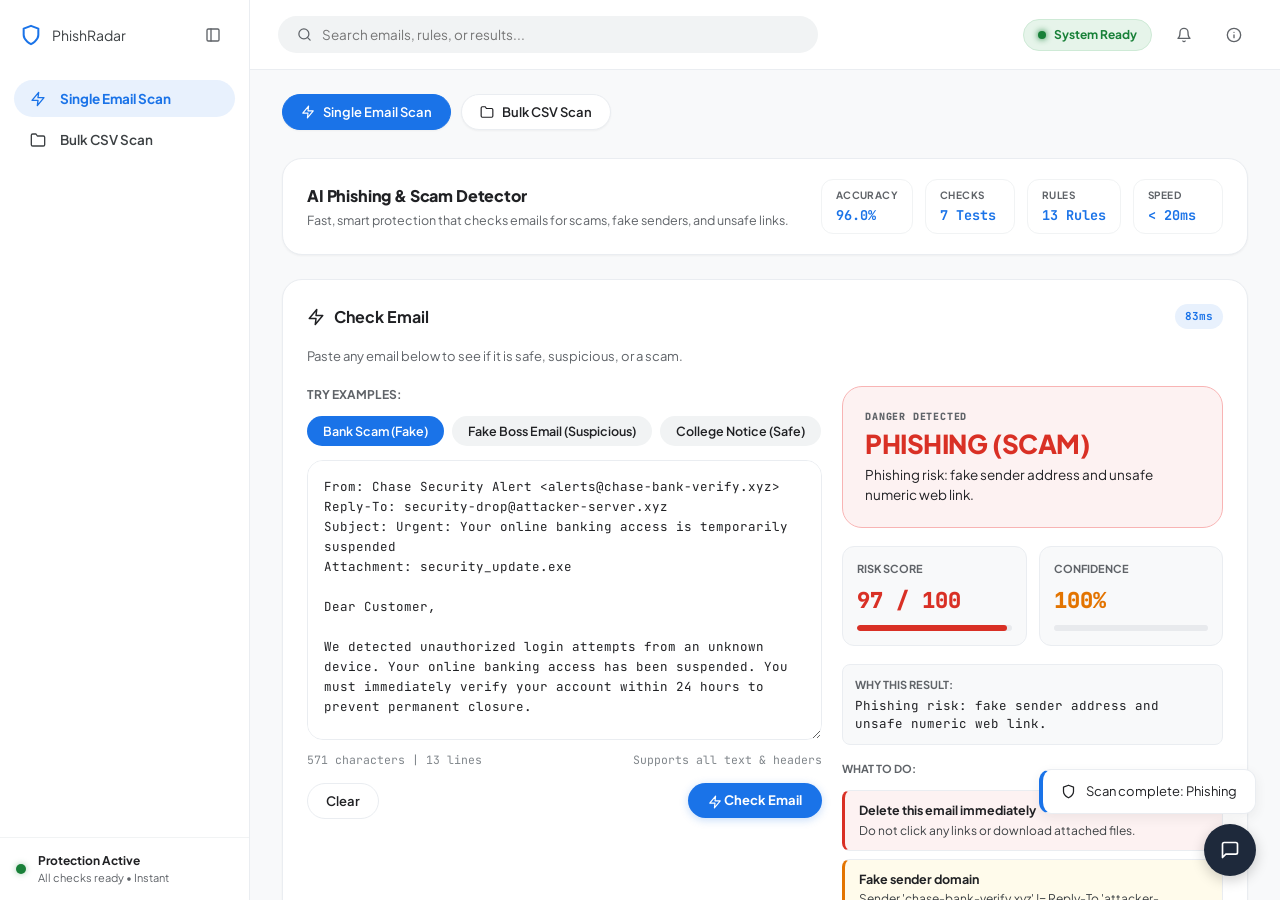
==== commit 484b9403: "Deploy clean project files with GitHub Pages standalone engine and workflow" ====
--- a/index.html
+++ b/index.html
@@ -3,357 +3,589 @@
 <head>
   <meta charset="UTF-8">
   <meta name="viewport" content="width=device-width, initial-scale=1.0">
-  <title>PhishRadar | AI-Based Phishing Email Detection & Decision Support System</title>
-  <meta name="description" content="Enterprise threat intelligence and AI-driven phishing detection decision support system.">
+  <title>PhishRadar - AI Phishing &amp; Scam Email Detector</title>
+  <meta name="description" content="AI phishing detection and decision support system that checks emails for scams, fake senders, and unsafe links.">
   <link rel="stylesheet" href="css/styles.css">
-  <link rel="icon" href="data:image/svg+xml,<svg xmlns=%22http://www.w3.org/2000/svg%22 viewBox=%220 0 100 100%22><text y=%22.9em%22 font-size=%2290%22>🛡️</text></svg>">
+  <link rel="icon" href="data:image/svg+xml,<svg xmlns=%22http://www.w3.org/2000/svg%22 viewBox=%220 0 24 24%22 fill=%22none%22 stroke=%22%231a73e8%22 stroke-width=%222%22 stroke-linecap=%22round%22 stroke-linejoin=%22round%22><path d=%22M12 22s8-4 8-10V5l-8-3-8 3v7c0 6 8 10 8 10z%22/></svg>">
 </head>
 <body>
 
-  <!-- Top Navigation Bar -->
-  <header class="navbar">
-    <div class="nav-container">
-      <div class="logo-wrapper">
-        <div class="logo-icon">🛡️</div>
-        <div>
-          <div class="logo-text-title">Phish<span>Radar</span></div>
-          <div class="logo-tag">Threat Intelligence & Decision Support</div>
-        </div>
+  <div class="app-shell">
+
+    <!-- ====================================================================
+         LEFT SIDEBAR
+         ==================================================================== -->
+    <aside class="sidebar" id="app-sidebar">
+      <div class="sidebar-header">
+        <div class="brand-title-wrap">
+          <svg class="brand-icon" width="22" height="22" viewBox="0 0 24 24" fill="none" stroke="var(--blue-primary)" stroke-width="2.2" stroke-linecap="round" stroke-linejoin="round">
+            <path d="M12 22s8-4 8-10V5l-8-3-8 3v7c0 6 8 10 8 10z"/>
+          </svg>
+          <span class="brand-name">PhishRadar</span>
+        </div>
+        <button type="button" class="sidebar-collapse-btn" id="btn-collapse-sidebar" title="Toggle Navigation">
+          <svg width="16" height="16" viewBox="0 0 24 24" fill="none" stroke="currentColor" stroke-width="2" stroke-linecap="round" stroke-linejoin="round">
+            <rect x="3" y="3" width="18" height="18" rx="2" ry="2"/>
+            <line x1="9" y1="3" x2="9" y2="21"/>
+          </svg>
+        </button>
       </div>
-      <div class="nav-status">
-        <span class="status-pill">
-          <span class="pulse-dot"></span>
-          AI ENGINE ONLINE
-        </span>
+
+      <nav class="sidebar-nav">
+        <!-- Main Workspaces Navigation -->
+        <button type="button" class="nav-item active" data-workspace="workspace-analyzer">
+          <span class="nav-item-icon">
+            <svg width="16" height="16" viewBox="0 0 24 24" fill="none" stroke="currentColor" stroke-width="2" stroke-linecap="round" stroke-linejoin="round">
+              <polygon points="13 2 3 14 12 14 11 22 21 10 12 10 13 2"/>
+            </svg>
+          </span>
+          <span>Single Email Scan</span>
+        </button>
+        <button type="button" class="nav-item" data-workspace="workspace-fleet">
+          <span class="nav-item-icon">
+            <svg width="16" height="16" viewBox="0 0 24 24" fill="none" stroke="currentColor" stroke-width="2" stroke-linecap="round" stroke-linejoin="round">
+              <path d="M22 19a2 2 0 0 1-2 2H4a2 2 0 0 1-2-2V5a2 2 0 0 1 2-2h5l2 3h9a2 2 0 0 1 2 2z"/>
+            </svg>
+          </span>
+          <span>Bulk CSV Scan</span>
+        </button>
+
+      </nav>
+
+      <!-- Bottom System Status Card -->
+      <div class="sidebar-status-card" id="sidebar-engine-status">
+        <div class="status-indicator-dot online"></div>
+        <div class="status-meta">
+          <div class="status-title">Protection Active</div>
+          <div class="status-sub">All checks ready • Instant</div>
+        </div>
       </div>
+    </aside>
+
+    <!-- ====================================================================
+         MAIN CONTENT AREA
+         ==================================================================== -->
+    <div class="main-wrapper">
+
+      <!-- Top Header / Bar -->
+      <header class="top-header">
+        <div class="header-search-wrap">
+          <button type="button" class="sidebar-collapse-btn" id="btn-toggle-sidebar" style="display: none;" title="Toggle Sidebar">
+            <svg width="18" height="18" viewBox="0 0 24 24" fill="none" stroke="currentColor" stroke-width="2" stroke-linecap="round" stroke-linejoin="round">
+              <line x1="3" y1="12" x2="21" y2="12"/>
+              <line x1="3" y1="6" x2="21" y2="6"/>
+              <line x1="3" y1="18" x2="21" y2="18"/>
+            </svg>
+          </button>
+          <div class="search-pill-input">
+            <svg class="ui-icon" width="15" height="15" viewBox="0 0 24 24" fill="none" stroke="currentColor" stroke-width="2" stroke-linecap="round" stroke-linejoin="round">
+              <circle cx="11" cy="11" r="8"/>
+              <line x1="21" y1="21" x2="16.65" y2="16.65"/>
+            </svg>
+            <input type="text" id="global-search-input" placeholder="Search emails, rules, or results..." />
+          </div>
+        </div>
+
+        <div class="header-actions">
+          <div class="engine-telemetry-pill">
+            <span class="pulse-dot-green"></span>
+            <span>System Ready</span>
+          </div>
+          <button type="button" class="header-icon-btn" id="btn-header-notif" title="System Notifications">
+            <svg width="16" height="16" viewBox="0 0 24 24" fill="none" stroke="currentColor" stroke-width="2" stroke-linecap="round" stroke-linejoin="round">
+              <path d="M18 8A6 6 0 0 0 6 8c0 7-3 9-3 9h18s-3-2-3-9"/>
+              <path d="M13.73 21a2 2 0 0 1-3.46 0"/>
+            </svg>
+          </button>
+          <button type="button" class="header-icon-btn" id="btn-header-chat" title="Security Status">
+            <svg width="16" height="16" viewBox="0 0 24 24" fill="none" stroke="currentColor" stroke-width="2" stroke-linecap="round" stroke-linejoin="round">
+              <circle cx="12" cy="12" r="10"/>
+              <line x1="12" y1="16" x2="12" y2="12"/>
+              <line x1="12" y1="8" x2="12.01" y2="8"/>
+            </svg>
+          </button>
+        </div>
+      </header>
+
+      <!-- Workspaces Scrollable Body -->
+      <main class="workspaces-container">
+
+        <!-- Top Category Filter Pills Row -->
+        <div class="category-pills-row">
+          <button type="button" class="cat-pill active" data-workspace="workspace-analyzer">
+            <svg class="ui-icon" width="14" height="14" viewBox="0 0 24 24" fill="none" stroke="currentColor" stroke-width="2" stroke-linecap="round" stroke-linejoin="round">
+              <polygon points="13 2 3 14 12 14 11 22 21 10 12 10 13 2"/>
+            </svg>
+            <span>Single Email Scan</span>
+          </button>
+          <button type="button" class="cat-pill" data-workspace="workspace-fleet">
+            <svg class="ui-icon" width="14" height="14" viewBox="0 0 24 24" fill="none" stroke="currentColor" stroke-width="2" stroke-linecap="round" stroke-linejoin="round">
+              <path d="M22 19a2 2 0 0 1-2 2H4a2 2 0 0 1-2-2V5a2 2 0 0 1 2-2h5l2 3h9a2 2 0 0 1 2 2z"/>
+            </svg>
+            <span>Bulk CSV Scan</span>
+          </button>
+
+        </div>
+
+        <!-- ====================================================================
+             TOP COMMAND STRIP
+             ==================================================================== -->
+        <div class="platform-header-strip">
+          <div class="strip-left">
+            <h2 class="strip-title">AI Phishing &amp; Scam Detector</h2>
+            <div class="strip-desc">Fast, smart protection that checks emails for scams, fake senders, and unsafe links.</div>
+          </div>
+          <div class="strip-metrics">
+            <div class="metric-chip">
+              <span class="metric-label">Accuracy</span>
+              <span class="metric-val">96.0%</span>
+            </div>
+            <div class="metric-chip">
+              <span class="metric-label">Checks</span>
+              <span class="metric-val">7 Tests</span>
+            </div>
+            <div class="metric-chip">
+              <span class="metric-label">Rules</span>
+              <span class="metric-val">13 Rules</span>
+            </div>
+            <div class="metric-chip">
+              <span class="metric-label">Speed</span>
+              <span class="metric-val">&lt; 20ms</span>
+            </div>
+          </div>
+        </div>
+
+        <!-- ====================================================================
+             WORKSPACE 1: SINGLE EMAIL SCANNER
+             ==================================================================== -->
+        <section class="workspace active" id="workspace-analyzer">
+          <div class="card">
+            <div class="card-title-bar">
+              <h3 class="card-heading">
+                <svg class="ui-icon" width="18" height="18" viewBox="0 0 24 24" fill="none" stroke="currentColor" stroke-width="2" stroke-linecap="round" stroke-linejoin="round">
+                  <polygon points="13 2 3 14 12 14 11 22 21 10 12 10 13 2"/>
+                </svg>
+                <span>Check Email</span>
+              </h3>
+              <span class="pill-badge" id="scan-latency-badge">&lt; 20ms Speed</span>
+            </div>
+            <p style="font-size: 13px; color: var(--text-muted); margin-bottom: 20px;">
+              Paste any email below to see if it is safe, suspicious, or a scam.
+            </p>
+
+            <div class="analyzer-grid">
+              <!-- Left Column: Input Form & Presets -->
+              <div>
+                <div style="margin-bottom: 12px; font-size: 12px; font-weight: 700; color: var(--text-muted); text-transform: uppercase;">
+                  Try Examples:
+                </div>
+                <div class="presets-pills-row" id="presets-row">
+                  <!-- Populated from /api/presets -->
+                </div>
+
+                <form id="scanner-form">
+                  <div style="margin-bottom: 14px;">
+                    <textarea id="email-content" class="email-textarea" placeholder="Paste email text here (sender, subject, message body, and links)..." spellcheck="false"></textarea>
+                    <div class="textarea-footer">
+                      <span id="char-count-disp">0 characters | 0 lines</span>
+                      <span>Supports all text &amp; headers</span>
+                    </div>
+                  </div>
+
+                  <div style="display: flex; justify-content: space-between; align-items: center;">
+                    <button type="button" class="btn-secondary" id="btn-clear-scanner">
+                      Clear
+                    </button>
+                    <button type="submit" class="btn-analyze" id="btn-scan">
+                      <svg class="ui-icon" width="14" height="14" viewBox="0 0 24 24" fill="none" stroke="currentColor" stroke-width="2" stroke-linecap="round" stroke-linejoin="round">
+                        <polygon points="13 2 3 14 12 14 11 22 21 10 12 10 13 2"/>
+                      </svg>
+                      <span>Check Email</span>
+                    </button>
+                  </div>
+                </form>
+              </div>
+
+              <!-- Right Column: Live Assessment Output -->
+              <div>
+                <!-- Big Verdict Banner -->
+                <div class="verdict-box safe" id="verdict-box">
+                  <div class="verdict-tag" id="verdict-tag">SCAN RESULT</div>
+                  <div class="verdict-status-title" id="verdict-title">READY</div>
+                  <p class="verdict-summary-text" id="verdict-summary">
+                    Pick an example above or paste an email on the left to check it.
+                  </p>
+                </div>
+
+                <!-- Dual Risk & Confidence Meters -->
+                <div class="dual-metrics-row">
+                  <div class="meter-card">
+                    <div class="meter-card-title">Risk Score</div>
+                    <div class="meter-card-num" id="metric-risk" style="color: var(--blue-primary);">-- / 100</div>
+                    <div class="meter-bar-track">
+                      <div class="meter-bar-fill" id="meter-risk-fill" style="width: 0%; background: var(--blue-primary);"></div>
+                    </div>
+                  </div>
+                  <div class="meter-card">
+                    <div class="meter-card-title">Confidence</div>
+                    <div class="meter-card-num" id="metric-conf" style="color: var(--threat-suspicious);">--%</div>
+                    <div class="meter-bar-track">
+                      <div class="meter-bar-fill" id="meter-conf-fill" style="width: 0%; background: var(--threat-suspicious);"></div>
+                    </div>
+                  </div>
+                </div>
+
+                <!-- Natural Language Deduction Box -->
+                <div style="background: #f8f9fa; border: 1px solid var(--border-card); border-radius: var(--radius-sm); padding: 12px; margin-bottom: 16px;">
+                  <div style="font-size: 11px; font-weight: 700; text-transform: uppercase; color: var(--text-muted); margin-bottom: 4px;">Why this result:</div>
+                  <div id="reasoning-text" style="font-size: 12.5px; color: var(--text-dark); font-family: var(--font-mono); line-height: 1.4;">
+                    Ready for email...
+                  </div>
+                </div>
+
+                <!-- Actionable Security Recommendations -->
+                <div>
+                  <div style="font-size: 11px; font-weight: 700; text-transform: uppercase; color: var(--text-muted); margin-bottom: 8px;">What to do:</div>
+                  <div class="recommendations-list" id="recommendations-container">
+                    <!-- Dynamically populated -->
+                  </div>
+                </div>
+              </div>
+            </div>
+
+            <!-- Bottom: 7 Core Threat Vector Indicator Cards -->
+            <div style="margin-top: 28px;">
+              <div class="card-title-bar">
+                <h4 class="card-heading">
+                  <svg class="ui-icon" width="16" height="16" viewBox="0 0 24 24" fill="none" stroke="currentColor" stroke-width="2" stroke-linecap="round" stroke-linejoin="round">
+                    <circle cx="11" cy="11" r="8"/>
+                    <line x1="21" y1="21" x2="16.65" y2="16.65"/>
+                  </svg>
+                  <span>7 Security Checks</span>
+                </h4>
+                <span class="pill-badge">Check Details</span>
+              </div>
+              <div class="indicators-grid-modern" id="indicators-grid">
+                <!-- Dynamically populated -->
+              </div>
+            </div>
+
+          </div>
+        </section>
+
+        <!-- ====================================================================
+             WORKSPACE 2: BULK CSV EMAIL SCANNER
+             ==================================================================== -->
+        <section class="workspace" id="workspace-fleet">
+          <div class="card">
+            <div class="card-title-bar">
+              <h3 class="card-heading">
+                <svg class="ui-icon" width="18" height="18" viewBox="0 0 24 24" fill="none" stroke="currentColor" stroke-width="2" stroke-linecap="round" stroke-linejoin="round">
+                  <path d="M22 19a2 2 0 0 1-2 2H4a2 2 0 0 1-2-2V5a2 2 0 0 1 2-2h5l2 3h9a2 2 0 0 1 2 2z"/>
+                </svg>
+                <span>Bulk Email Scanner (CSV)</span>
+              </h3>
+              <div style="display: flex; gap: 8px;">
+                <button type="button" class="btn-secondary" id="btn-load-sample-csv">
+                  <svg class="ui-icon" width="14" height="14" viewBox="0 0 24 24" fill="none" stroke="currentColor" stroke-width="2" stroke-linecap="round" stroke-linejoin="round">
+                    <path d="M14 2H6a2 2 0 0 0-2 2v16a2 2 0 0 0 2 2h12a2 2 0 0 0 2-2V8z"/><polyline points="14 2 14 8 20 8"/>
+                  </svg>
+                  <span>Load Sample List (15 Emails)</span>
+                </button>
+              </div>
+            </div>
+            <p style="font-size: 13px; color: var(--text-muted); margin-bottom: 20px;">
+              Upload a CSV file of emails to scan them all at once.
+            </p>
+
+            <!-- Drag & Drop Zone -->
+            <div class="dropzone-box" id="csv-dropzone">
+              <input type="file" id="csv-file-input" class="file-input-hidden" accept=".csv,text/csv" />
+              <div class="dropzone-icon">
+                <svg width="40" height="40" viewBox="0 0 24 24" fill="none" stroke="currentColor" stroke-width="1.8" stroke-linecap="round" stroke-linejoin="round">
+                  <path d="M21 15v4a2 2 0 0 1-2 2H5a2 2 0 0 1-2-2v-4"/>
+                  <polyline points="17 8 12 3 7 8"/>
+                  <line x1="12" y1="3" x2="12" y2="15"/>
+                </svg>
+              </div>
+              <div class="dropzone-text-main" id="dropzone-label">Click or Drag &amp; Drop CSV File Here</div>
+              <div class="dropzone-text-sub" id="dropzone-sublabel">Auto-detects: Email Text, Body, Subject, or Phishing Data Tables</div>
+            </div>
+
+            <!-- Controls Row -->
+            <div class="batch-controls-row">
+              <div class="batch-controls-left">
+                <span class="pill-badge" id="csv-selected-status">No file selected</span>
+              </div>
+
+              <div style="display: flex; align-items: center; gap: 10px;">
+                <label for="batch-max-rows" style="font-size: 12px; font-weight: 600; color: var(--text-muted);">Max Emails:</label>
+                <select id="batch-max-rows" class="batch-select">
+                  <option value="50">50 Emails</option>
+                  <option value="100">100 Emails</option>
+                  <option value="250" selected>250 Emails</option>
+                  <option value="500">500 Emails</option>
+                  <option value="1000">1,000 Emails</option>
+                </select>
+                <button type="button" class="btn-analyze" id="btn-run-batch">
+                  <svg class="ui-icon" width="14" height="14" viewBox="0 0 24 24" fill="none" stroke="currentColor" stroke-width="2" stroke-linecap="round" stroke-linejoin="round">
+                    <polygon points="13 2 3 14 12 14 11 22 21 10 12 10 13 2"/>
+                  </svg>
+                  <span>Scan All Emails</span>
+                </button>
+              </div>
+            </div>
+
+            <!-- Batch Report Area -->
+            <div id="batch-report-area" style="display: none; margin-top: 24px;">
+
+              <!-- 5 KPI Cards Grid -->
+              <div class="kpi-grid">
+                <div class="kpi-card blue">
+                  <div class="kpi-title">Total Emails</div>
+                  <div class="kpi-value" id="kpi-total">0</div>
+                  <div class="kpi-subtext" id="kpi-total-sub">In file</div>
+                </div>
+                <div class="kpi-card phish">
+                  <div class="kpi-title">Scams / Fake</div>
+                  <div class="kpi-value" id="kpi-phishing" style="color: var(--threat-phish);">0</div>
+                  <div class="kpi-subtext" id="kpi-phishing-pct">Danger</div>
+                </div>
+                <div class="kpi-card suspicious">
+                  <div class="kpi-title">Suspicious</div>
+                  <div class="kpi-value" id="kpi-suspicious" style="color: var(--threat-suspicious);">0</div>
+                  <div class="kpi-subtext" id="kpi-suspicious-pct">Warning</div>
+                </div>
+                <div class="kpi-card safe">
+                  <div class="kpi-title">Clean / Safe</div>
+                  <div class="kpi-value" id="kpi-safe" style="color: var(--threat-safe);">0</div>
+                  <div class="kpi-subtext" id="kpi-safe-pct">No risk</div>
+                </div>
+                <div class="kpi-card cyan">
+                  <div class="kpi-title">Average Risk</div>
+                  <div class="kpi-value" id="kpi-avg-risk" style="color: var(--blue-primary);">0 / 100</div>
+                  <div class="kpi-subtext">Score out of 100</div>
+                </div>
+              </div>
+
+              <!-- Threat Prevalence Summary Card -->
+              <div style="margin-bottom: 20px;">
+                <div class="card-title-bar">
+                  <h4 class="card-heading">
+                    <svg class="ui-icon" width="16" height="16" viewBox="0 0 24 24" fill="none" stroke="currentColor" stroke-width="2" stroke-linecap="round" stroke-linejoin="round">
+                      <line x1="18" y1="20" x2="18" y2="10"/>
+                      <line x1="12" y1="20" x2="12" y2="4"/>
+                      <line x1="6" y1="20" x2="6" y2="14"/>
+                    </svg>
+                    <span>Threats Found Across Emails</span>
+                  </h4>
+                  <span class="pill-badge">7 Checks</span>
+                </div>
+                <div class="prevalence-grid" id="batch-prevalence-container">
+                  <!-- Dynamically populated -->
+                </div>
+              </div>
+
+              <!-- Filter & Search Bar -->
+              <div class="table-filter-bar">
+                <div class="filter-tabs-group">
+                  <button type="button" class="filter-tab active" data-filter="ALL">
+                    All Emails <span class="badge-count" id="count-all">0</span>
+                  </button>
+                  <button type="button" class="filter-tab" data-filter="PHISHING">
+                    Scams <span class="badge-count" id="count-phishing">0</span>
+                  </button>
+                  <button type="button" class="filter-tab" data-filter="SUSPICIOUS">
+                    Suspicious <span class="badge-count" id="count-suspicious">0</span>
+                  </button>
+                  <button type="button" class="filter-tab" data-filter="SAFE">
+                    Safe <span class="badge-count" id="count-safe">0</span>
+                  </button>
+                </div>
+
+                <div style="display: flex; align-items: center; gap: 10px;">
+                  <div class="search-pill-input" style="max-width: 280px; padding: 6px 14px;">
+                    <svg class="ui-icon" width="14" height="14" viewBox="0 0 24 24" fill="none" stroke="currentColor" stroke-width="2" stroke-linecap="round" stroke-linejoin="round">
+                      <circle cx="11" cy="11" r="8"/>
+                      <line x1="21" y1="21" x2="16.65" y2="16.65"/>
+                    </svg>
+                    <input type="text" id="batch-search-input" placeholder="Search sender, subject..." />
+                  </div>
+                  <button type="button" class="btn-secondary" id="btn-export-csv-report">
+                    <svg class="ui-icon" width="14" height="14" viewBox="0 0 24 24" fill="none" stroke="currentColor" stroke-width="2" stroke-linecap="round" stroke-linejoin="round">
+                      <path d="M21 15v4a2 2 0 0 1-2 2H5a2 2 0 0 1-2-2v-4"/>
+                      <polyline points="7 10 12 15 17 10"/>
+                      <line x1="12" y1="15" x2="12" y2="3"/>
+                    </svg>
+                    <span>Export CSV</span>
+                  </button>
+                </div>
+              </div>
+
+              <!-- Interactive Results Table -->
+              <div class="table-wrapper">
+                <table class="enterprise-table" id="batch-results-table">
+                  <thead>
+                    <tr>
+                      <th style="width: 50px;">ID</th>
+                      <th style="width: 170px;">Sender</th>
+                      <th style="width: 220px;">Subject</th>
+                      <th>Message Preview</th>
+                      <th style="width: 100px;">Result</th>
+                      <th style="width: 80px;">Risk</th>
+                      <th style="width: 180px;">Flags Found</th>
+                      <th style="width: 150px;">Next Step</th>
+                      <th style="width: 80px; text-align: center;">Details</th>
+                    </tr>
+                  </thead>
+                  <tbody>
+                    <!-- Populated dynamically -->
+                  </tbody>
+                </table>
+              </div>
+
+              <!-- Table Pagination -->
+              <div class="pagination-row">
+                <div id="batch-pagination-info">Showing 0 of 0 records</div>
+                <div style="display: flex; align-items: center; gap: 8px;">
+                  <button type="button" class="btn-page" id="btn-page-prev">Previous</button>
+                  <span id="batch-current-page" style="font-family: var(--font-mono); font-size: 11.5px; padding: 0 6px;">Page 1</span>
+                  <button type="button" class="btn-page" id="btn-page-next">Next</button>
+                </div>
+              </div>
+
+            </div>
+          </div>
+        </section>
+
+
+
+      </main>
     </div>
-  </header>
-
-  <!-- Hero Header -->
-  <section class="hero-header">
-    <div class="hero-container">
-      <div class="hero-content">
-        <div class="hero-badge">
-          <span class="pulse-dot"></span>
-          Enterprise Threat Intelligence
-        </div>
-        <h1 class="hero-title">Automated Phishing Threat Detection & Fleet Audit</h1>
-        <p class="hero-desc">
-          Real-time multi-factor analysis evaluating sender authenticity, hidden redirect URLs, 
-          behavioral urgency cues, and zero-day evasion vectors to deliver explainable, actionable security verdicts.
-        </p>
-        <div class="hero-cta-group">
-          <a href="#batch-csv-section" class="hero-cta-btn primary">
-            <span>📁</span> Bulk CSV Fleet Audit
-          </a>
-          <a href="#single-scanner-section" class="hero-cta-btn secondary">
-            <span>⚡</span> Live Email Scanner
-          </a>
-        </div>
-      </div>
-
-      <div class="hero-stats-grid">
-        <div class="hero-stat-card">
-          <div class="hero-stat-num"><span>🔍</span> 7 Core Vectors</div>
-          <div class="hero-stat-label">MIME spoofing, IP links, suspicious TLDs & urgency cues</div>
-        </div>
-        <div class="hero-stat-card">
-          <div class="hero-stat-num"><span>⚡</span> &lt; 50ms</div>
-          <div class="hero-stat-label">Sub-second in-memory heuristic triage & deduction</div>
-        </div>
-        <div class="hero-stat-card">
-          <div class="hero-stat-num"><span>🧠</span> Explainable AI</div>
-          <div class="hero-stat-label">Horn-clause rule justification & evidence-backed logic</div>
-        </div>
-        <div class="hero-stat-card">
-          <div class="hero-stat-num"><span>📊</span> Fleet CSV Audit</div>
-          <div class="hero-stat-label">Batch email dataset processing with KPI reporting</div>
-        </div>
-      </div>
-    </div>
-  </section>
-
-  <!-- Main Single-Page Dashboard -->
-  <main class="dashboard-container">
-
-    <!-- Top: Bulk Email Intelligence & CSV Audit Scanner (Drag & Drop) -->
-    <section class="card" id="batch-csv-section">
-      <div class="card-title-bar">
-        <h2 class="card-heading">
-          <span>📁</span> Bulk Email CSV Threat Intelligence & Audit Scanner
-        </h2>
-        <span class="status-pill">ENTERPRISE BATCH ENGINE</span>
-      </div>
-      <p class="card-desc">
-        Upload a CSV file containing an email dataset to perform automated fleet threat detection, 
-        compute risk indexes, and generate an executive security audit report.
-      </p>
-
-      <!-- Dropzone Area -->
-      <div class="dropzone-box" id="csv-dropzone">
-        <input type="file" id="csv-file-input" class="file-input-hidden" accept=".csv,text/csv" />
-        <div class="dropzone-icon">☁️</div>
-        <div class="dropzone-text-main" id="dropzone-label">Click or Drag & Drop Email List CSV File Here</div>
-        <div class="dropzone-text-sub" id="dropzone-sublabel">Supported columns: "Email Text", "Body", "Content", "Sender", "Subject"</div>
-      </div>
-
-      <!-- Controls Row -->
-      <div class="batch-controls-row">
-        <div class="batch-controls-left">
-          <button type="button" class="btn-secondary" id="btn-load-sample-csv">
-            <span>📄</span> Load Sample CSV (15 Emails)
-          </button>
-          <span class="csv-status-label" id="csv-selected-status">No file selected</span>
-        </div>
-
-        <div class="batch-controls-right">
-          <label class="batch-rows-label" for="batch-max-rows">Max Rows:</label>
-          <select id="batch-max-rows" class="batch-select">
-            <option value="50">50 Rows</option>
-            <option value="100">100 Rows</option>
-            <option value="250" selected>250 Rows</option>
-            <option value="500">500 Rows</option>
-            <option value="1000">1,000 Rows</option>
-          </select>
-          <button type="button" class="btn-analyze btn-batch-run" id="btn-run-batch">
-            <span>⚡</span> Analyze Entire CSV
-          </button>
-        </div>
-      </div>
-
-      <!-- Dynamic Batch Audit Report Output -->
-      <div id="batch-report-area" class="batch-report-section" style="display: none;">
-        <div class="batch-report-header">
-          <div>
-            <h3 class="batch-report-title">
-              🛡️ Batch Threat Intelligence Audit Report
-            </h3>
-            <span class="batch-report-meta" id="batch-timestamp">Generated just now</span>
-          </div>
-          <button type="button" class="btn-export" id="btn-export-csv-report">
-            <span>📥</span> Export Analyzed Report (CSV)
-          </button>
-        </div>
-
-        <!-- 5 KPI Summary Cards -->
-        <div class="batch-kpi-grid">
-          <div class="batch-kpi-card">
-            <span class="batch-kpi-label">Total Scanned</span>
-            <span class="batch-kpi-val" id="kpi-total">0</span>
-            <span class="batch-kpi-sub">Email records</span>
-          </div>
-          <div class="batch-kpi-card" style="border-left: 3px solid var(--danger-red); background: var(--danger-light);">
-            <span class="batch-kpi-label" style="color: var(--danger-red);">Phishing Detected</span>
-            <span class="batch-kpi-val" id="kpi-phishing" style="color: var(--danger-red);">0</span>
-            <span class="batch-kpi-sub" id="kpi-phishing-pct" style="color: var(--danger-red);">0.0% of batch</span>
-          </div>
-          <div class="batch-kpi-card" style="border-left: 3px solid var(--warning-amber); background: var(--warning-light);">
-            <span class="batch-kpi-label" style="color: var(--warning-amber);">Suspicious Emails</span>
-            <span class="batch-kpi-val" id="kpi-suspicious" style="color: var(--warning-amber);">0</span>
-            <span class="batch-kpi-sub" id="kpi-suspicious-pct" style="color: var(--warning-amber);">0.0% of batch</span>
-          </div>
-          <div class="batch-kpi-card" style="border-left: 3px solid var(--success-green); background: var(--success-light);">
-            <span class="batch-kpi-label" style="color: var(--success-green);">Legitimate / Safe</span>
-            <span class="batch-kpi-val" id="kpi-safe" style="color: var(--success-green);">0</span>
-            <span class="batch-kpi-sub" id="kpi-safe-pct" style="color: var(--success-green);">0.0% of batch</span>
-          </div>
-          <div class="batch-kpi-card">
-            <span class="batch-kpi-label">Avg Risk Score</span>
-            <span class="batch-kpi-val" id="kpi-avg-risk" style="color: var(--blue-primary);">0.0</span>
-            <span class="batch-kpi-sub">0-100 composite</span>
-          </div>
-        </div>
-
-        <!-- Threat Vector Prevalence Breakdown -->
-        <div>
-          <div class="prevalence-title">Observed Threat Vector Prevalence:</div>
-          <div class="prevalence-grid" id="batch-prevalence-container">
-            <!-- Dynamically populated -->
-          </div>
-        </div>
-
-        <!-- Filter Tabs Bar -->
-        <div class="filter-tabs-bar">
-          <span class="filter-tab-label">Filter:</span>
-          <button type="button" class="filter-tab active" data-filter="ALL" id="filter-all">All Emails (<span id="count-all">0</span>)</button>
-          <button type="button" class="filter-tab" data-filter="Phishing" id="filter-phishing" style="color: var(--danger-red);">Phishing (<span id="count-phishing">0</span>)</button>
-          <button type="button" class="filter-tab" data-filter="Suspicious" id="filter-suspicious" style="color: var(--warning-amber);">Suspicious (<span id="count-suspicious">0</span>)</button>
-          <button type="button" class="filter-tab" data-filter="Safe" id="filter-safe" style="color: var(--success-green);">Clean (<span id="count-safe">0</span>)</button>
-        </div>
-
-        <!-- Results Table -->
-        <div class="table-responsive-wrapper">
-          <table class="enterprise-table" id="batch-results-table">
-            <thead>
-              <tr>
-                <th style="width: 45px;">#</th>
-                <th style="width: 140px;">Sender</th>
-                <th style="width: 170px;">Subject</th>
-                <th>Email Snippet</th>
-                <th style="width: 100px;">Verdict</th>
-                <th style="width: 70px;">Risk</th>
-                <th style="width: 150px;">Triggered Indicators</th>
-                <th style="width: 150px;">Security Action</th>
-                <th style="width: 75px; text-align: center;">View</th>
-              </tr>
-            </thead>
-            <tbody>
-              <!-- Dynamically populated -->
-            </tbody>
-          </table>
-        </div>
-      </div>
-    </section>
-
-    <!-- Single Email Threat Assessment Scanner -->
-    <div class="scanner-grid" id="single-scanner-section">
-      <!-- Email Input Card -->
-      <section class="card">
-        <div class="card-title-bar">
-          <h2 class="card-heading">
-            <span>📥</span> Email Analysis Scanner
-          </h2>
-          <span class="badge-clean" id="scan-latency">READY</span>
-        </div>
-
-        <div class="presets-group">
-          <label class="presets-label">Load Test Scenario:</label>
-          <div class="presets-row" id="presets-row">
-            <!-- Loaded dynamically from API -->
-          </div>
-        </div>
-
-        <form id="scanner-form">
-          <label for="email-content" class="presets-label">Raw Email Headers & Message Body:</label>
-          <textarea 
-            id="email-content" 
-            class="email-textarea" 
-            placeholder="Paste raw email with headers (From:, Reply-To:, Subject:) and message body here..."
-          ></textarea>
-
-          <button type="submit" class="btn-analyze btn-scan-full" id="btn-scan">
-            <span>⚡</span> Analyze Threat Now
-          </button>
-        </form>
-      </section>
-
-      <!-- Threat Assessment Card -->
-      <section class="card">
-        <div class="card-title-bar">
-          <h2 class="card-heading">
-            <span>🎯</span> Threat Assessment Verdict
-          </h2>
-          <span class="status-pill" id="verdict-pill">REAL-TIME EVALUATION</span>
-        </div>
-
-        <!-- Dynamic Verdict Banner -->
-        <div class="verdict-box suspicious" id="verdict-box">
-          <div class="verdict-tag" id="verdict-tag">ASSESSMENT RESULT</div>
-          <div class="verdict-status-title" id="verdict-title">ANALYZING...</div>
-          <p class="verdict-summary-text" id="verdict-summary">
-            Evaluating email indicators, domain authentication, and embedded links...
-          </p>
-        </div>
-
-        <!-- Metric Numbers -->
-        <div class="metrics-grid">
-          <div class="metric-card">
-            <div class="metric-title">Risk Index Score</div>
-            <div class="metric-num" id="metric-risk" style="color: var(--blue-primary);">-- / 100</div>
-          </div>
-          <div class="metric-card">
-            <div class="metric-title">Analysis Confidence</div>
-            <div class="metric-num" id="metric-conf" style="color: var(--warning-amber);">--%</div>
-          </div>
-        </div>
-
-        <!-- Actionable Mitigation Advisory -->
-        <div>
-          <div class="presets-label" style="margin-bottom: 8px;">Security Recommendations:</div>
-          <div class="recommendations-list" id="recommendations-container">
-            <!-- Dynamically populated -->
-          </div>
-        </div>
-      </section>
-    </div>
-
-  </main>
-
-  <!-- Email Detail Inspection Modal -->
+
+  </div>
+
+  <!-- ====================================================================
+       FULL EMAIL INSPECTION MODAL (WITH TABS)
+       ==================================================================== -->
   <div id="email-detail-modal" class="modal-backdrop">
     <div class="modal-container" role="dialog" aria-modal="true" aria-labelledby="modal-email-subject">
+
+      <!-- Modal Header -->
       <div class="modal-header">
-        <div class="modal-header-left">
-          <span class="badge-modal-id" id="modal-email-id">#1</span>
-          <div>
-            <h3 class="modal-email-title" id="modal-email-subject">Email Subject</h3>
-            <div class="modal-email-meta">
-              <span><strong>From:</strong> <span id="modal-email-sender"></span></span>
-              <span id="modal-reply-to-wrap" style="display: none;"><strong>Reply-To:</strong> <span id="modal-email-reply-to"></span></span>
-            </div>
-          </div>
-        </div>
-        <div class="modal-header-right">
-          <div class="modal-verdict-wrap">
-            <span class="badge-flagged" id="modal-email-verdict">PHISHING</span>
-            <span class="modal-risk-pill" id="modal-email-risk">Risk: 100/100</span>
-          </div>
-          <button type="button" class="btn-modal-close" id="btn-close-modal" title="Close (Esc)" aria-label="Close">✕</button>
+        <div>
+          <span class="pill-badge" id="modal-email-id">#1</span>
+          <h3 style="font-size: 16px; font-weight: 700; color: var(--text-dark); margin-top: 4px;" id="modal-email-subject">Email Subject</h3>
+          <div style="font-size: 12px; color: var(--text-muted); margin-top: 2px;">
+            <span><strong>From:</strong> <span id="modal-email-sender" style="color: var(--text-dark);"></span></span>
+            <span id="modal-reply-to-wrap" style="display: none; margin-left: 10px;"><strong>Reply-To:</strong> <span id="modal-email-reply-to" style="color: var(--threat-phish);"></span></span>
+          </div>
+        </div>
+
+        <div style="display: flex; align-items: center; gap: 10px;">
+          <span class="badge-threat phish" id="modal-email-verdict">PHISHING</span>
+          <span class="risk-score-pill" id="modal-email-risk" style="background: var(--threat-phish-bg); color: var(--threat-phish);">Risk: 100/100</span>
+          <button type="button" class="sidebar-collapse-btn" id="btn-close-modal" title="Close (Esc)">
+            <svg width="16" height="16" viewBox="0 0 24 24" fill="none" stroke="currentColor" stroke-width="2" stroke-linecap="round" stroke-linejoin="round">
+              <line x1="18" y1="6" x2="6" y2="18"/>
+              <line x1="6" y1="6" x2="18" y2="18"/>
+            </svg>
+          </button>
         </div>
       </div>
 
+      <!-- Modal Tabs -->
+      <div class="modal-tabs">
+        <button type="button" class="modal-tab-btn active" data-tab="tab-threat-triage">Scan Results</button>
+        <button type="button" class="modal-tab-btn" data-tab="tab-raw-content">Email Text</button>
+        <button type="button" class="modal-tab-btn" data-tab="tab-advisory">Next Steps</button>
+      </div>
+
+      <!-- Modal Body -->
       <div class="modal-body">
-        <!-- Threat Analysis & Reasoning -->
-        <div class="modal-threat-summary" id="modal-threat-summary-box">
-          <div class="modal-section-title">🛡️ Decision Reasoning & Security Triage</div>
-          <p class="modal-reason-text" id="modal-email-reason"></p>
-          
-          <div class="modal-indicators-list" id="modal-email-flags"></div>
-
-          <div id="modal-urls-box" style="display: none; margin-top: 10px;">
-            <div style="font-size: 11px; font-weight: 700; color: var(--text-muted); text-transform: uppercase; margin-bottom: 3px;">Detected Embedded Links:</div>
-            <div id="modal-urls-list" class="modal-pills-list"></div>
-          </div>
-
-          <div id="modal-attachments-box" style="display: none; margin-top: 8px;">
-            <div style="font-size: 11px; font-weight: 700; color: var(--text-muted); text-transform: uppercase; margin-bottom: 3px;">Detected Attachments:</div>
-            <div id="modal-attachments-list" class="modal-pills-list"></div>
-          </div>
-        </div>
-
-        <!-- Full Email Content -->
-        <div class="modal-content-section">
-          <div class="modal-content-header">
-            <span class="modal-section-title">📄 Full Email Message Content</span>
-            <button type="button" class="btn-copy-raw" id="btn-copy-email-content">
-              <span>📋</span> Copy Text
+
+        <!-- Tab 1: Threat Triage -->
+        <div class="modal-tab-content active" id="tab-threat-triage">
+          <div style="margin-bottom: 14px;">
+            <div style="font-size: 11px; font-weight: 700; text-transform: uppercase; color: var(--text-muted); margin-bottom: 4px;">Why this result:</div>
+            <p id="modal-email-reason" style="font-size: 13px; color: var(--text-dark); font-family: var(--font-mono); line-height: 1.5;"></p>
+          </div>
+
+          <div style="margin-bottom: 14px;">
+            <div style="font-size: 11px; font-weight: 700; text-transform: uppercase; color: var(--text-muted); margin-bottom: 6px;">Warning signs found:</div>
+            <div id="modal-email-flags" style="display: flex; gap: 6px; flex-wrap: wrap;"></div>
+          </div>
+
+          <div id="modal-urls-box" style="display: none; margin-bottom: 14px;">
+            <div style="font-size: 11px; font-weight: 700; text-transform: uppercase; color: var(--text-muted); margin-bottom: 6px;">Links found:</div>
+            <div id="modal-urls-list" style="display: flex; flex-direction: column; gap: 4px;"></div>
+          </div>
+
+          <div id="modal-attachments-box" style="display: none; margin-bottom: 14px;">
+            <div style="font-size: 11px; font-weight: 700; text-transform: uppercase; color: var(--text-muted); margin-bottom: 6px;">Attached files:</div>
+            <div id="modal-attachments-list" style="display: flex; gap: 6px; flex-wrap: wrap;"></div>
+          </div>
+        </div>
+
+        <!-- Tab 2: Raw Content -->
+        <div class="modal-tab-content" id="tab-raw-content">
+          <div style="display: flex; justify-content: space-between; align-items: center; margin-bottom: 8px;">
+            <span style="font-size: 11.5px; color: var(--text-muted);">Full message:</span>
+            <button type="button" class="btn-secondary" id="btn-copy-email-content" style="padding: 4px 10px; font-size: 11.5px;">
+              <svg class="ui-icon" width="13" height="13" viewBox="0 0 24 24" fill="none" stroke="currentColor" stroke-width="2" stroke-linecap="round" stroke-linejoin="round">
+                <rect x="9" y="9" width="13" height="13" rx="2" ry="2"/>
+                <path d="M5 15H4a2 2 0 0 1-2-2V4a2 2 0 0 1 2-2h9a2 2 0 0 1 2 2v1"/>
+              </svg>
+              <span>Copy Text</span>
             </button>
           </div>
-          <div class="email-full-content-viewer" id="modal-email-content">
-            <!-- Full email body rendered here -->
-          </div>
-        </div>
+          <div class="email-raw-viewer" id="modal-email-content"></div>
+        </div>
+
+        <!-- Tab 3: Advisory -->
+        <div class="modal-tab-content" id="tab-advisory">
+          <div style="margin-bottom: 10px;">
+            <span style="font-size: 11px; color: var(--text-muted); text-transform: uppercase; font-weight: 700;">Recommended step:</span>
+            <div id="modal-email-action" style="font-size: 15px; font-weight: 700; color: var(--threat-phish); margin-top: 4px;"></div>
+          </div>
+          <div class="recommendations-list" id="modal-recommendations-list">
+            <!-- Populated dynamically -->
+          </div>
+        </div>
+
       </div>
 
+      <!-- Modal Footer -->
       <div class="modal-footer">
-        <div class="modal-footer-rec">
-          <span style="font-size: 11px; color: var(--text-muted); display: block;">Recommended Action:</span>
-          <strong id="modal-email-action" style="color: var(--text-title); font-size: 12.5px;">Quarantine / Delete Immediately</strong>
-        </div>
-        <div class="modal-footer-actions">
-          <button type="button" class="btn-secondary" id="btn-load-in-scanner" style="padding: 7px 12px; font-size: 12px;">
-            <span>⚡</span> Test in Live Scanner
-          </button>
-          <button type="button" class="btn-primary" id="btn-modal-done">Close</button>
-        </div>
+        <button type="button" class="btn-secondary" id="btn-load-in-scanner">
+          <svg class="ui-icon" width="14" height="14" viewBox="0 0 24 24" fill="none" stroke="currentColor" stroke-width="2" stroke-linecap="round" stroke-linejoin="round">
+            <polygon points="13 2 3 14 12 14 11 22 21 10 12 10 13 2"/>
+          </svg>
+          <span>Open in Single Scanner</span>
+        </button>
+        <button type="button" class="btn-primary" id="btn-modal-done">
+          Close
+        </button>
       </div>
+
     </div>
   </div>
 
-  <!-- Toast Container -->
+  <!-- Floating Assistant Widget at bottom-right -->
+  <div class="floating-chat-bubble" id="btn-floating-chat" title="System Status &amp; Telemetry">
+    <svg width="20" height="20" viewBox="0 0 24 24" fill="none" stroke="currentColor" stroke-width="2" stroke-linecap="round" stroke-linejoin="round">
+      <path d="M21 15a2 2 0 0 1-2 2H7l-4 4V5a2 2 0 0 1 2-2h14a2 2 0 0 1 2 2z"/>
+    </svg>
+  </div>
+
+  <!-- Toast Notification Box -->
   <div id="toast-box"></div>
 
-  <!-- Client Application Script -->
+  <!-- Modular Scripts -->
+  <script src="js/client_engine.js"></script>
+  <script src="js/live_scanner.js"></script>
+  <script src="js/batch_scanner.js"></script>
   <script src="js/app.js"></script>
+
 </body>
 </html>
--- a/css/styles.css
+++ b/css/styles.css
@@ -1,67 +1,76 @@
 /* ==========================================================================
-   PhishRadar - Enterprise Threat Intelligence & Decision Support System
-   Aesthetic: Minimalist SOCRadar-Inspired Blue & White Theme
-   Fully Responsive (Mobile 360px+ to Ultra-Wide Desktop 1920px+)
+   PhishRadar - NIET Similox LMS Theme
+   Exact visual match for lms.similox.com (NIET Academic Portal Aesthetic)
    ========================================================================== */
 
 @import url('https://fonts.googleapis.com/css2?family=Plus+Jakarta+Sans:wght@400;500;600;700;800&family=JetBrains+Mono:wght@400;500;600;700&display=swap');
 
-/* --- Design Tokens --- */
 :root {
   /* Surfaces */
-  --bg-page: #f8fafc;
+  --bg-page: #f8f9fa;
+  --bg-sidebar: #ffffff;
   --bg-card: #ffffff;
-  --bg-subtle: #f1f5f9;
-  --bg-input: #ffffff;
-  --bg-hover: #f8fafc;
+  --bg-subtle: #f1f3f4;
+  --bg-input: #f1f3f4;
+  --bg-input-focus: #ffffff;
+  --bg-pill-active: #e8f1fd;
+  --bg-modal-backdrop: rgba(32, 33, 36, 0.6);
 
   /* Borders */
-  --border: #e2e8f0;
-  --border-subtle: #edf2f7;
-  --border-focus: #2563eb;
+  --border-subtle: #f1f3f4;
+  --border-card: #eaedf1;
+  --border-hover: #dadce0;
+  --border-focus: #1a73e8;
 
   /* Typography */
-  --text-title: #0f172a;
-  --text-dark: #0f172a;
-  --text-body: #334155;
-  --text-muted: #64748b;
-  --text-light: #94a3b8;
-
-  /* Primary Brand (SOCRadar Blue) */
-  --blue-primary: #1d4ed8;
-  --blue-hover: #1e40af;
-  --blue-light: #eff6ff;
-  --blue-border: #bfdbfe;
+  --text-dark: #202124;
+  --text-title: #202124;
+  --text-body: #3c4043;
+  --text-muted: #5f6368;
+  --text-dim: #80868b;
+  --text-blue: #1a73e8;
+
+  /* Primary Brand (Google / Similox Blue) */
+  --blue-primary: #1a73e8;
+  --blue-hover: #1557b0;
+  --blue-light: #e8f1fd;
+  --blue-border: #c2e7ff;
 
   /* Threat Status Colors */
-  --danger-red: #dc2626;
-  --danger-light: #fef2f2;
-  --danger-border: #fecaca;
-
-  --warning-amber: #d97706;
-  --warning-light: #fffbeb;
-  --warning-border: #fde68a;
-
-  --success-green: #16a34a;
-  --success-light: #f0fdf4;
-  --success-border: #bbf7d0;
-
-  /* Border Radii */
+  --threat-phish: #d93025;
+  --threat-phish-bg: #fce8e6;
+  --threat-phish-border: #f5c2c7;
+
+  --threat-suspicious: #e37400;
+  --threat-suspicious-bg: #fef7e0;
+  --threat-suspicious-border: #fde293;
+
+  --threat-safe: #188038;
+  --threat-safe-bg: #e6f4ea;
+  --threat-safe-border: #ceead6;
+
+  /* Radii */
   --radius-xs: 4px;
-  --radius-sm: 6px;
-  --radius-md: 10px;
-  --radius-lg: 14px;
+  --radius-sm: 8px;
+  --radius-md: 12px;
+  --radius-lg: 16px;
+  --radius-xl: 20px;
+  --radius-xxl: 24px;
   --radius-pill: 9999px;
 
-  /* Minimal Shadows */
-  --shadow-xs: 0 1px 2px rgba(15, 23, 42, 0.04);
-  --shadow-sm: 0 1px 3px rgba(15, 23, 42, 0.05);
-  --shadow-md: 0 4px 6px -1px rgba(15, 23, 42, 0.06), 0 2px 4px -2px rgba(15, 23, 42, 0.04);
-  --shadow-lg: 0 12px 24px -4px rgba(15, 23, 42, 0.12);
+  /* Shadows */
+  --shadow-xs: 0 1px 2px rgba(60, 64, 67, 0.05);
+  --shadow-sm: 0 1px 3px rgba(60, 64, 67, 0.08), 0 1px 2px rgba(60, 64, 67, 0.04);
+  --shadow-md: 0 4px 12px rgba(60, 64, 67, 0.08);
+  --shadow-lg: 0 8px 24px rgba(60, 64, 67, 0.12);
 
   /* Fonts */
   --font-main: 'Plus Jakarta Sans', -apple-system, BlinkMacSystemFont, 'Segoe UI', Roboto, sans-serif;
-  --font-mono: 'JetBrains Mono', SFMono-Regular, Menlo, Monaco, Consolas, monospace;
+  --font-mono: 'JetBrains Mono', Menlo, Monaco, Consolas, monospace;
+
+  /* Layout Dimensions */
+  --sidebar-width: 250px;
+  --topbar-height: 70px;
 }
 
 /* --- Base & Reset --- */
@@ -71,34 +80,15 @@
   padding: 0;
 }
 
-html {
-  scroll-behavior: smooth;
-  font-size: 15px;
-  -webkit-text-size-adjust: 100%;
-}
-
-body {
-  font-family: var(--font-main);
+html, body {
+  height: 100%;
   background-color: var(--bg-page);
   color: var(--text-body);
-  line-height: 1.55;
-  min-height: 100vh;
-  overflow-x: hidden;
-  width: 100%;
+  font-family: var(--font-main);
+  font-size: 14px;
+  line-height: 1.5;
   -webkit-font-smoothing: antialiased;
-  -moz-osx-font-smoothing: grayscale;
-}
-
-img, svg, video {
-  max-width: 100%;
-  height: auto;
-  display: block;
-}
-
-button, input, select, textarea {
-  font-family: inherit;
-  font-size: inherit;
-  line-height: inherit;
+  overflow: hidden;
 }
 
 a {
@@ -106,931 +96,1300 @@
   text-decoration: none;
 }
 
-/* Minimal Custom Scrollbar */
+button {
+  cursor: pointer;
+  border: none;
+  background: none;
+  font-family: inherit;
+}
+
+input, textarea, select {
+  font-family: inherit;
+  font-size: inherit;
+}
+
+/* Scrollbars */
 ::-webkit-scrollbar {
   width: 6px;
   height: 6px;
 }
 ::-webkit-scrollbar-track {
-  background: var(--bg-page);
+  background: transparent;
 }
 ::-webkit-scrollbar-thumb {
-  background: #cbd5e1;
-  border-radius: 3px;
+  background: #dadce0;
+  border-radius: var(--radius-pill);
 }
 ::-webkit-scrollbar-thumb:hover {
-  background: #94a3b8;
+  background: #bdc1c6;
+}
+
+/* --- App Shell Layout --- */
+.app-shell {
+  display: flex;
+  height: 100vh;
+  width: 100vw;
+  overflow: hidden;
+  position: relative;
 }
 
 /* ==========================================================================
-   Navigation Bar (Minimal & Clean)
+   LEFT SIDEBAR (Matches NIET Similox LMS)
    ========================================================================== */
-.navbar {
+.sidebar {
+  width: var(--sidebar-width);
+  height: 100%;
+  background-color: var(--bg-sidebar);
+  border-right: 1px solid var(--border-card);
+  display: flex;
+  flex-direction: column;
+  flex-shrink: 0;
+  z-index: 50;
+  transition: transform 0.25s ease;
+}
+
+.sidebar-header {
+  height: var(--topbar-height);
+  padding: 0 20px;
+  display: flex;
+  align-items: center;
+  justify-content: space-between;
+}
+
+.brand-title-wrap {
+  display: flex;
+  align-items: center;
+  gap: 10px;
+}
+
+.brand-niet {
+  font-size: 21px;
+  font-weight: 800;
+  letter-spacing: -0.02em;
+  color: var(--text-dark);
+}
+
+.sidebar-collapse-btn {
+  width: 32px;
+  height: 32px;
+  display: flex;
+  align-items: center;
+  justify-content: center;
+  border-radius: var(--radius-sm);
+  color: var(--text-muted);
+  font-size: 14px;
+  transition: background 0.15s ease;
+}
+
+.sidebar-collapse-btn:hover {
+  background: var(--bg-subtle);
+  color: var(--text-dark);
+}
+
+/* Nav Menu */
+.sidebar-nav {
+  flex: 1;
+  padding: 10px 14px;
+  overflow-y: auto;
+  display: flex;
+  flex-direction: column;
+  gap: 4px;
+}
+
+.nav-item {
+  display: flex;
+  align-items: center;
+  gap: 12px;
+  padding: 10px 14px;
+  border-radius: var(--radius-pill);
+  color: var(--text-body);
+  font-weight: 600;
+  font-size: 13.5px;
+  transition: all 0.15s ease;
+  width: 100%;
+  text-align: left;
+}
+
+.nav-item:hover {
+  background-color: #f1f3f4;
+  color: var(--text-dark);
+}
+
+.nav-item.active {
+  background-color: var(--bg-pill-active);
+  color: var(--blue-primary);
+  font-weight: 700;
+}
+
+.nav-item-icon {
+  font-size: 16px;
+  width: 20px;
+  display: flex;
+  align-items: center;
+  justify-content: center;
+}
+
+.nav-arrow {
+  margin-left: auto;
+  font-size: 11px;
+  color: var(--text-dim);
+}
+
+/* Sidebar Status Card at Bottom */
+.sidebar-status-card {
+  padding: 14px 16px;
+  border-top: 1px solid var(--border-subtle);
+  display: flex;
+  align-items: center;
+  gap: 12px;
+  background: var(--bg-card-subtle);
+}
+
+.status-indicator-dot {
+  width: 10px;
+  height: 10px;
+  border-radius: 50%;
+  flex-shrink: 0;
+  background: var(--text-muted);
+}
+
+.status-indicator-dot.online {
+  background: var(--threat-safe);
+  box-shadow: 0 0 6px rgba(24, 128, 56, 0.4);
+  animation: pulse-similox 2s infinite ease-in-out;
+}
+
+.status-meta {
+  flex: 1;
+  overflow: hidden;
+}
+
+.status-title {
+  font-size: 12px;
+  font-weight: 700;
+  color: var(--text-dark);
+  white-space: nowrap;
+  overflow: hidden;
+  text-overflow: ellipsis;
+}
+
+.status-sub {
+  font-size: 11px;
+  color: var(--text-muted);
+}
+
+/* ==========================================================================
+   MAIN CONTENT WRAPPER & TOP BAR
+   ========================================================================== */
+.main-wrapper {
+  flex: 1;
+  display: flex;
+  flex-direction: column;
+  height: 100%;
+  overflow: hidden;
+  background-color: var(--bg-page);
+}
+
+/* Top Bar */
+.top-header {
+  height: var(--topbar-height);
+  background-color: #ffffff;
+  border-bottom: 1px solid var(--border-card);
+  padding: 0 28px;
+  display: flex;
+  align-items: center;
+  justify-content: space-between;
+  flex-shrink: 0;
+  z-index: 40;
+}
+
+.header-search-wrap {
+  display: flex;
+  align-items: center;
+  gap: 14px;
+  flex: 1;
+  max-width: 540px;
+}
+
+.search-pill-input {
+  width: 100%;
+  display: flex;
+  align-items: center;
+  background-color: var(--bg-input);
+  border-radius: var(--radius-pill);
+  padding: 9px 18px;
+  gap: 10px;
+  color: var(--text-muted);
+  font-size: 13.5px;
+  border: 1px solid transparent;
+  transition: all 0.2s ease;
+}
+
+.search-pill-input:focus-within {
+  background-color: var(--bg-input-focus);
+  border-color: var(--blue-primary);
+  box-shadow: 0 1px 6px rgba(26, 115, 232, 0.2);
+}
+
+.search-pill-input input {
+  border: none;
+  background: none;
+  outline: none;
+  width: 100%;
+  color: var(--text-dark);
+}
+
+/* Header Right Actions */
+.header-actions {
+  display: flex;
+  align-items: center;
+  gap: 14px;
+}
+
+.engine-telemetry-pill {
+  display: inline-flex;
+  align-items: center;
+  gap: 8px;
+  padding: 6px 14px;
+  background-color: var(--threat-safe-bg);
+  color: var(--threat-safe);
+  border-radius: var(--radius-pill);
+  font-size: 12px;
+  font-weight: 700;
+  border: 1px solid var(--threat-safe-border);
+}
+
+.header-icon-btn {
+  width: 36px;
+  height: 36px;
+  border-radius: 50%;
+  display: flex;
+  align-items: center;
+  justify-content: center;
+  color: var(--text-muted);
+  font-size: 16px;
+  transition: background 0.15s ease;
+}
+
+.header-icon-btn:hover {
+  background: var(--bg-subtle);
+  color: var(--text-dark);
+}
+
+/* ==========================================================================
+   SCROLLABLE WORKSPACE BODY
+   ========================================================================== */
+.workspaces-container {
+  flex: 1;
+  overflow-y: auto;
+  overflow-x: hidden;
+  padding: 24px 32px 60px;
+}
+
+.workspace {
+  display: none;
+  max-width: 1440px;
+  margin: 0 auto;
+}
+
+.workspace.active {
+  display: block;
+}
+
+/* Quick Category Filter Pills Row (Under Top Bar) */
+.category-pills-row {
+  display: flex;
+  align-items: center;
+  gap: 10px;
+  margin-bottom: 24px;
+  overflow-x: auto;
+  padding-bottom: 4px;
+}
+
+.cat-pill {
+  display: flex;
+  align-items: center;
+  gap: 8px;
+  padding: 9px 18px;
   background: #ffffff;
-  border-bottom: 1px solid var(--border);
-  position: sticky;
-  top: 0;
-  z-index: 100;
+  border: 1px solid var(--border-card);
+  border-radius: var(--radius-pill);
+  font-size: 13px;
+  font-weight: 600;
+  color: var(--text-dark);
+  white-space: nowrap;
+  transition: all 0.15s ease;
   box-shadow: var(--shadow-xs);
 }
 
-.nav-container {
-  max-width: 1440px;
-  width: 100%;
-  margin: 0 auto;
-  padding: 12px 24px;
-  display: flex;
+.cat-pill:hover {
+  border-color: var(--blue-primary);
+  color: var(--blue-primary);
+  background: var(--blue-light);
+}
+
+.cat-pill.active {
+  background: var(--blue-primary);
+  color: #ffffff;
+  border-color: var(--blue-primary);
+}
+
+/* ==========================================================================
+   PLATFORM HEADER STRIP (Minimal High-Density Command Bar)
+   ========================================================================== */
+.platform-header-strip {
+  background: #ffffff;
+  border: 1px solid var(--border-card);
+  border-radius: var(--radius-xl);
+  padding: 20px 24px;
+  margin-bottom: 24px;
+  display: flex;
+  align-items: center;
   justify-content: space-between;
-  align-items: center;
-  gap: 16px;
-}
-
-.logo-wrapper {
-  display: flex;
-  align-items: center;
-  gap: 10px;
-}
-
-.logo-icon {
-  width: 34px;
-  height: 34px;
-  background: var(--blue-primary);
-  border-radius: var(--radius-sm);
-  display: flex;
-  align-items: center;
-  justify-content: center;
-  color: #ffffff;
-  font-size: 18px;
+  gap: 20px;
+  box-shadow: var(--shadow-xs);
+  flex-wrap: wrap;
+}
+
+.strip-left {
+  flex: 1;
+  min-width: 280px;
+}
+
+.strip-title {
+  font-size: 16px;
+  font-weight: 800;
+  color: var(--text-dark);
+  letter-spacing: -0.01em;
+  margin-bottom: 4px;
+}
+
+.strip-desc {
+  font-size: 12.5px;
+  color: var(--text-muted);
+  line-height: 1.4;
+}
+
+.strip-metrics {
+  display: flex;
+  align-items: center;
+  gap: 12px;
+  flex-wrap: wrap;
+}
+
+.metric-chip {
+  background: var(--bg-card-subtle);
+  border: 1px solid var(--border-subtle);
+  border-radius: var(--radius-md);
+  padding: 8px 14px;
+  display: flex;
+  flex-direction: column;
+  gap: 2px;
+  min-width: 90px;
+}
+
+.metric-label {
+  font-size: 10px;
+  font-weight: 700;
+  text-transform: uppercase;
+  color: var(--text-muted);
+  letter-spacing: 0.04em;
+}
+
+.metric-val {
+  font-family: var(--font-mono);
+  font-size: 13.5px;
+  font-weight: 700;
+  color: var(--blue-primary);
+}
+
+.pulse-dot-green {
+  width: 8px;
+  height: 8px;
+  border-radius: 50%;
+  background-color: var(--threat-safe);
+  box-shadow: 0 0 6px var(--threat-safe);
+  animation: pulse-similox 2s infinite ease-in-out;
+}
+
+@keyframes pulse-similox {
+  0%, 100% { opacity: 1; transform: scale(1); }
+  50% { opacity: 0.4; transform: scale(0.85); }
+}
+
+.status-badge-similox {
+  font-size: 10.5px;
+  font-weight: 700;
+  padding: 3px 8px;
+  border-radius: var(--radius-pill);
+  background: var(--bg-subtle);
+  color: var(--text-muted);
+}
+
+.status-badge-similox.completed {
+  background: #eef2f6;
+  color: #4b5563;
+}
+
+.status-badge-similox.live {
+  background: var(--threat-safe-bg);
+  color: var(--threat-safe);
+}
+
+/* UI Icon Utility */
+.ui-icon {
   flex-shrink: 0;
-}
-
-.logo-text-title {
-  font-size: 17px;
+  vertical-align: middle;
+}
+
+/* Button Spinner */
+.btn-spinner {
+  display: inline-block;
+  width: 14px;
+  height: 14px;
+  border: 2px solid rgba(255, 255, 255, 0.3);
+  border-radius: 50%;
+  border-top-color: currentColor;
+  animation: btn-spin 0.6s linear infinite;
+  vertical-align: middle;
+  margin-right: 6px;
+}
+
+@keyframes btn-spin {
+  to { transform: rotate(360deg); }
+}
+
+/* Proof Tree Tags */
+.proof-tag {
+  display: inline-block;
+  font-size: 9px;
   font-weight: 800;
-  color: var(--text-title);
-  letter-spacing: -0.3px;
-  line-height: 1.2;
-}
-
-.logo-text-title span {
-  color: var(--blue-primary);
-}
-
-.logo-tag {
-  font-size: 11px;
-  color: var(--text-muted);
-  font-weight: 500;
-  margin-top: 1px;
-}
-
-.nav-status {
-  display: flex;
-  align-items: center;
-  gap: 8px;
-  flex-shrink: 0;
-}
-
-.status-pill {
-  display: inline-flex;
-  align-items: center;
-  gap: 6px;
-  padding: 4px 10px;
-  border-radius: var(--radius-pill);
-  font-size: 11px;
-  font-weight: 600;
+  padding: 2px 6px;
+  border-radius: var(--radius-xs);
+  letter-spacing: 0.05em;
+  margin-right: 4px;
+  vertical-align: middle;
+}
+
+.proof-tag.fact {
+  background: var(--threat-safe-bg);
+  color: var(--threat-safe);
+  border: 1px solid var(--threat-safe-border);
+}
+
+.proof-tag.goal {
   background: var(--blue-light);
   color: var(--blue-primary);
   border: 1px solid var(--blue-border);
-  letter-spacing: 0.3px;
-}
-
-.pulse-dot {
-  width: 7px;
-  height: 7px;
-  border-radius: 50%;
-  background: #10b981;
-  box-shadow: 0 0 6px #10b981;
-  animation: pulse-glow 2s infinite;
-  flex-shrink: 0;
-}
-
-@keyframes pulse-glow {
-  0% { transform: scale(0.95); opacity: 0.75; }
-  50% { transform: scale(1.2); opacity: 1; }
-  100% { transform: scale(0.95); opacity: 0.75; }
 }
 
 /* ==========================================================================
-   Hero Header (Minimal Enterprise Aesthetic)
-   ========================================================================== */
-.hero-header {
-  background: linear-gradient(180deg, #0f172a 0%, #1e293b 100%);
-  color: #ffffff;
-  padding: 36px 24px;
-  border-bottom: 1px solid rgba(255, 255, 255, 0.08);
-  position: relative;
-}
-
-.hero-container {
-  max-width: 1440px;
-  width: 100%;
-  margin: 0 auto;
+   FEATURE CARDS & DATA VIZ
+   ========================================================================= */
+.card {
+  background: #ffffff;
+  border: 1px solid var(--border-card);
+  border-radius: var(--radius-xl);
+  padding: 24px;
+  margin-bottom: 24px;
+  box-shadow: var(--shadow-xs);
+}
+
+.card-title-bar {
+  display: flex;
+  align-items: center;
+  justify-content: space-between;
+  margin-bottom: 18px;
+  flex-wrap: wrap;
+  gap: 12px;
+}
+
+.card-heading {
+  font-size: 16px;
+  font-weight: 700;
+  color: var(--text-dark);
+  display: flex;
+  align-items: center;
+  gap: 9px;
+}
+
+.pill-badge {
+  font-size: 11px;
+  font-family: var(--font-mono);
+  font-weight: 700;
+  padding: 4px 10px;
+  border-radius: var(--radius-pill);
+  background: var(--blue-light);
+  color: var(--blue-primary);
+}
+
+/* 5 KPI Grid (Fleet Intelligence) */
+.kpi-grid {
   display: grid;
-  grid-template-columns: 1.2fr 0.8fr;
-  align-items: center;
-  gap: 36px;
-}
-
-.hero-content {
-  display: flex;
-  flex-direction: column;
-  gap: 12px;
-}
-
-.hero-badge {
-  display: inline-flex;
-  align-items: center;
-  gap: 8px;
-  padding: 4px 12px;
-  border-radius: var(--radius-pill);
-  background: rgba(37, 99, 235, 0.2);
-  border: 1px solid rgba(96, 165, 250, 0.3);
-  color: #93c5fd;
+  grid-template-columns: repeat(5, 1fr);
+  gap: 14px;
+  margin-bottom: 22px;
+}
+
+.kpi-card {
+  background: #ffffff;
+  border: 1px solid var(--border-card);
+  border-radius: var(--radius-md);
+  padding: 16px;
+  box-shadow: var(--shadow-xs);
+  transition: all 0.15s ease;
+}
+
+.kpi-card:hover {
+  box-shadow: var(--shadow-sm);
+  transform: translateY(-2px);
+}
+
+.kpi-card.phish { border-top: 3px solid var(--threat-phish); }
+.kpi-card.suspicious { border-top: 3px solid var(--threat-suspicious); }
+.kpi-card.safe { border-top: 3px solid var(--threat-safe); }
+.kpi-card.blue { border-top: 3px solid var(--blue-primary); }
+.kpi-card.cyan { border-top: 3px solid #00acc1; }
+
+.kpi-title {
   font-size: 11px;
   font-weight: 700;
-  letter-spacing: 0.4px;
   text-transform: uppercase;
-  width: fit-content;
-}
-
-.hero-title {
-  font-size: clamp(1.45rem, 1.15rem + 1.5vw, 2.15rem);
+  color: var(--text-muted);
+  letter-spacing: 0.05em;
+  margin-bottom: 6px;
+}
+
+.kpi-value {
+  font-size: 26px;
   font-weight: 800;
-  line-height: 1.25;
-  letter-spacing: -0.5px;
-  color: #ffffff;
-}
-
-.hero-desc {
-  font-size: 13.5px;
-  line-height: 1.6;
-  color: #cbd5e1;
-  max-width: 700px;
-}
-
-.hero-cta-group {
-  display: flex;
-  align-items: center;
-  gap: 10px;
-  margin-top: 4px;
-  flex-wrap: wrap;
-}
-
-.hero-cta-btn {
-  display: inline-flex;
-  align-items: center;
-  justify-content: center;
-  gap: 7px;
-  padding: 9px 16px;
-  border-radius: var(--radius-sm);
-  font-size: 13px;
-  font-weight: 600;
+  color: var(--text-dark);
+  font-family: var(--font-mono);
+  line-height: 1.1;
+  margin-bottom: 4px;
+}
+
+.kpi-subtext {
+  font-size: 11.5px;
+  color: var(--text-dim);
+}
+
+/* Dropzone */
+.dropzone-box {
+  border: 2px dashed #dadce0;
+  border-radius: var(--radius-xl);
+  padding: 38px 24px;
+  text-align: center;
+  background-color: #fafbfd;
   cursor: pointer;
-  transition: all 0.15s ease;
-}
-
-.hero-cta-btn.primary {
-  background: var(--blue-primary);
-  color: #ffffff;
-  border: 1px solid var(--blue-primary);
-}
-
-.hero-cta-btn.primary:hover {
-  background: var(--blue-hover);
-  border-color: var(--blue-hover);
-}
-
-.hero-cta-btn.secondary {
-  background: rgba(255, 255, 255, 0.08);
-  color: #ffffff;
-  border: 1px solid rgba(255, 255, 255, 0.2);
-}
-
-.hero-cta-btn.secondary:hover {
-  background: rgba(255, 255, 255, 0.15);
-  border-color: rgba(255, 255, 255, 0.35);
-}
-
-/* Minimal Hero Stats Grid */
-.hero-stats-grid {
-  display: grid;
-  grid-template-columns: repeat(2, 1fr);
-  gap: 12px;
-}
-
-.hero-stat-card {
-  background: rgba(255, 255, 255, 0.04);
-  border: 1px solid rgba(255, 255, 255, 0.1);
-  border-radius: var(--radius-md);
-  padding: 12px 14px;
-  transition: border-color 0.15s ease;
-}
-
-.hero-stat-card:hover {
-  border-color: rgba(96, 165, 250, 0.4);
-}
-
-.hero-stat-num {
-  font-size: 15px;
-  font-weight: 700;
-  color: #60a5fa;
-  margin-bottom: 2px;
-  display: flex;
-  align-items: center;
-  gap: 6px;
-}
-
-.hero-stat-label {
-  font-size: 11px;
-  color: #94a3b8;
-  line-height: 1.4;
-}
-
-/* ==========================================================================
-   Dashboard Main Container & Cards
-   ========================================================================== */
-.dashboard-container {
-  max-width: 1440px;
-  width: 100%;
-  margin: 0 auto;
-  padding: 24px;
-  display: flex;
-  flex-direction: column;
-  gap: 24px;
-}
-
-.card {
-  background: var(--bg-card);
-  border: 1px solid var(--border);
-  border-radius: var(--radius-lg);
-  padding: 22px;
-  box-shadow: var(--shadow-sm);
-  transition: border-color 0.15s ease;
-}
-
-.card-title-bar {
-  display: flex;
-  justify-content: space-between;
-  align-items: center;
-  margin-bottom: 12px;
-  padding-bottom: 10px;
-  border-bottom: 1px solid var(--border-subtle);
-  flex-wrap: wrap;
-  gap: 8px;
-}
-
-.card-heading {
-  font-size: 15px;
-  font-weight: 700;
-  color: var(--text-title);
-  display: flex;
-  align-items: center;
-  gap: 8px;
-}
-
-.card-desc {
-  font-size: 12.5px;
-  color: var(--text-muted);
-  margin-bottom: 16px;
-  line-height: 1.5;
-}
-
-/* ==========================================================================
-   Bulk Email CSV Threat Intelligence & Audit Scanner (Top Section)
-   ========================================================================== */
-.dropzone-box {
-  border: 1.5px dashed #cbd5e1;
-  background: #fafbfc;
-  border-radius: var(--radius-md);
-  padding: 26px 16px;
-  text-align: center;
-  cursor: pointer;
-  position: relative;
-  transition: all 0.15s ease;
+  transition: all 0.2s ease;
+  margin-bottom: 18px;
 }
 
 .dropzone-box:hover, .dropzone-box.dragover {
   border-color: var(--blue-primary);
-  background: var(--blue-light);
+  background-color: var(--blue-light);
 }
 
 .dropzone-icon {
-  font-size: 30px;
-  margin-bottom: 6px;
+  font-size: 40px;
+  margin-bottom: 8px;
 }
 
 .dropzone-text-main {
-  font-size: 14px;
-  font-weight: 700;
-  color: var(--text-title);
-  margin-bottom: 3px;
+  font-size: 15px;
+  font-weight: 700;
+  color: var(--text-dark);
+  margin-bottom: 4px;
 }
 
 .dropzone-text-sub {
-  font-size: 12px;
+  font-size: 12.5px;
   color: var(--text-muted);
 }
 
 .file-input-hidden {
-  position: absolute;
-  top: 0;
-  left: 0;
-  width: 100%;
-  height: 100%;
-  opacity: 0;
-  cursor: pointer;
-}
-
-/* Batch Controls Row */
+  display: none;
+}
+
 .batch-controls-row {
   display: flex;
+  align-items: center;
   justify-content: space-between;
-  align-items: center;
+  background: #f8f9fa;
+  border: 1px solid var(--border-card);
+  border-radius: var(--radius-md);
+  padding: 12px 18px;
   flex-wrap: wrap;
   gap: 12px;
-  margin-top: 14px;
-}
-
-.batch-controls-left {
-  display: flex;
-  align-items: center;
-  gap: 10px;
-  flex-wrap: wrap;
-}
-
-.batch-controls-right {
-  display: flex;
-  align-items: center;
-  gap: 8px;
-  flex-wrap: wrap;
-}
-
-.csv-status-label {
-  font-size: 12px;
-  color: var(--text-muted);
-}
-
-.batch-rows-label {
-  font-size: 12px;
+}
+
+/* Buttons */
+.btn-primary {
+  background-color: var(--blue-primary);
+  color: #ffffff;
+  padding: 9px 18px;
+  border-radius: var(--radius-pill);
   font-weight: 600;
-  color: var(--text-muted);
-}
-
-.batch-select {
-  padding: 7px 10px;
-  border-radius: var(--radius-sm);
-  border: 1px solid var(--border);
-  font-size: 12.5px;
-  color: var(--text-body);
-  background: #ffffff;
-  cursor: pointer;
+  font-size: 13px;
+  transition: background 0.15s ease;
+}
+
+.btn-primary:hover:not(:disabled) {
+  background-color: var(--blue-hover);
 }
 
 .btn-secondary {
-  background: #ffffff;
-  color: var(--text-body);
-  border: 1px solid var(--border);
-  border-radius: var(--radius-sm);
-  padding: 7px 14px;
-  font-size: 12.5px;
+  background-color: #ffffff;
+  border: 1px solid var(--border-card);
+  color: var(--text-dark);
+  padding: 9px 18px;
+  border-radius: var(--radius-pill);
   font-weight: 600;
-  cursor: pointer;
-  display: inline-flex;
-  align-items: center;
-  gap: 6px;
+  font-size: 13px;
   transition: all 0.15s ease;
 }
 
-.btn-secondary:hover {
-  background: var(--bg-page);
-  border-color: #cbd5e1;
-  color: var(--text-title);
+.btn-secondary:hover:not(:disabled) {
+  background-color: #f1f3f4;
 }
 
 .btn-analyze {
   background: var(--blue-primary);
   color: #ffffff;
-  border: none;
+  padding: 9px 20px;
+  border-radius: var(--radius-pill);
+  font-weight: 700;
+  font-size: 13px;
+  box-shadow: 0 2px 8px rgba(26, 115, 232, 0.25);
+  transition: all 0.15s ease;
+}
+
+.btn-analyze:hover:not(:disabled) {
+  background: var(--blue-hover);
+  box-shadow: 0 4px 12px rgba(26, 115, 232, 0.35);
+}
+
+.btn-primary:disabled, .btn-secondary:disabled, .btn-analyze:disabled {
+  opacity: 0.5;
+  cursor: not-allowed;
+}
+
+.batch-select {
+  background: #ffffff;
+  border: 1px solid var(--border-card);
+  color: var(--text-dark);
+  padding: 7px 14px;
+  border-radius: var(--radius-pill);
+  font-size: 12.5px;
+  outline: none;
+}
+
+/* Prevalence Grid */
+.prevalence-grid {
+  display: grid;
+  grid-template-columns: repeat(auto-fit, minmax(280px, 1fr));
+  gap: 12px;
+  margin-top: 14px;
+}
+
+.prev-bar-box {
+  background: #f8f9fa;
+  border: 1px solid var(--border-card);
   border-radius: var(--radius-sm);
-  padding: 8px 18px;
-  font-size: 13px;
-  font-weight: 700;
-  cursor: pointer;
-  display: inline-flex;
-  align-items: center;
-  justify-content: center;
-  gap: 6px;
-  transition: background 0.15s ease;
-}
-
-.btn-analyze:hover {
-  background: var(--blue-hover);
-}
-
-.btn-analyze:disabled {
-  opacity: 0.65;
-  cursor: not-allowed;
-}
-
-.btn-export {
-  background: #0f172a;
-  color: #ffffff;
-  border: none;
-  border-radius: var(--radius-sm);
-  padding: 7px 14px;
+  padding: 10px 14px;
+}
+
+.prev-bar-header {
+  display: flex;
+  justify-content: space-between;
   font-size: 12px;
   font-weight: 600;
+  color: var(--text-dark);
+  margin-bottom: 6px;
+}
+
+.prev-bar-track {
+  width: 100%;
+  height: 6px;
+  background: #e8eaed;
+  border-radius: var(--radius-pill);
+  overflow: hidden;
+}
+
+.prev-bar-fill {
+  height: 100%;
+  border-radius: var(--radius-pill);
+  transition: width 0.6s ease;
+}
+
+/* Filter Bar */
+.table-filter-bar {
+  display: flex;
+  align-items: center;
+  justify-content: space-between;
+  padding: 12px 16px;
+  background: #ffffff;
+  border: 1px solid var(--border-card);
+  border-radius: var(--radius-lg);
+  margin-bottom: 14px;
+  flex-wrap: wrap;
+  gap: 12px;
+}
+
+.filter-tabs-group {
+  display: flex;
+  align-items: center;
+  gap: 6px;
+  flex-wrap: wrap;
+}
+
+.filter-tab {
+  padding: 6px 14px;
+  border-radius: var(--radius-pill);
+  font-size: 12px;
+  font-weight: 600;
+  color: var(--text-muted);
+  background: #f1f3f4;
+  transition: all 0.15s ease;
+}
+
+.filter-tab:hover {
+  color: var(--text-dark);
+}
+
+.filter-tab.active {
+  background: var(--blue-primary);
+  color: #ffffff;
+}
+
+.filter-tab .badge-count {
+  font-family: var(--font-mono);
+  font-size: 10.5px;
+  margin-left: 5px;
+  padding: 1px 6px;
+  border-radius: var(--radius-pill);
+  background: rgba(0, 0, 0, 0.08);
+}
+
+.filter-tab.active .badge-count {
+  background: rgba(255, 255, 255, 0.25);
+  color: #ffffff;
+}
+
+/* Tables */
+.table-wrapper {
+  overflow-x: auto;
+  border: 1px solid var(--border-card);
+  border-radius: var(--radius-lg);
+  background: #ffffff;
+}
+
+.enterprise-table {
+  width: 100%;
+  border-collapse: collapse;
+  text-align: left;
+  font-size: 13px;
+}
+
+.enterprise-table th {
+  background: #f8f9fa;
+  color: var(--text-muted);
+  font-weight: 700;
+  font-size: 11px;
+  text-transform: uppercase;
+  letter-spacing: 0.05em;
+  padding: 12px 14px;
+  border-bottom: 1px solid var(--border-card);
+  white-space: nowrap;
+}
+
+.enterprise-table td {
+  padding: 12px 14px;
+  border-bottom: 1px solid #f1f3f4;
+  color: var(--text-dark);
+  vertical-align: middle;
+}
+
+.enterprise-table tr.clickable-row {
   cursor: pointer;
+  transition: background 0.1s ease;
+}
+
+.enterprise-table tr.clickable-row:hover {
+  background-color: #f8f9fa;
+}
+
+/* Threat Badges */
+.badge-threat {
   display: inline-flex;
   align-items: center;
-  gap: 6px;
-  transition: background 0.15s ease;
-}
-
-.btn-export:hover {
-  background: #1e293b;
-}
-
-/* Batch Report Header & Output */
-.batch-report-section {
-  margin-top: 20px;
-  border-top: 1px solid var(--border);
-  padding-top: 18px;
-}
-
-.batch-report-header {
-  display: flex;
+  gap: 4px;
+  font-family: var(--font-mono);
+  font-size: 11px;
+  font-weight: 700;
+  padding: 3px 10px;
+  border-radius: var(--radius-pill);
+  text-transform: uppercase;
+}
+
+.badge-threat.phish {
+  background: var(--threat-phish-bg);
+  color: var(--threat-phish);
+}
+
+.badge-threat.suspicious {
+  background: var(--threat-suspicious-bg);
+  color: var(--threat-suspicious);
+}
+
+.badge-threat.safe {
+  background: var(--threat-safe-bg);
+  color: var(--threat-safe);
+}
+
+.risk-score-pill {
+  font-family: var(--font-mono);
+  font-weight: 700;
+  font-size: 12px;
+  padding: 2px 7px;
+  border-radius: 4px;
+}
+
+.btn-table-inspect {
+  padding: 4px 12px;
+  background: #ffffff;
+  border: 1px solid var(--border-card);
+  border-radius: var(--radius-pill);
+  font-size: 11.5px;
+  font-weight: 600;
+  color: var(--blue-primary);
+  transition: all 0.15s ease;
+}
+
+.btn-table-inspect:hover {
+  background: var(--blue-light);
+  border-color: var(--blue-border);
+}
+
+.pagination-row {
+  display: flex;
+  align-items: center;
   justify-content: space-between;
-  align-items: center;
+  padding: 12px 16px;
+  border-top: 1px solid var(--border-card);
+  font-size: 12px;
+  color: var(--text-muted);
+  background: #ffffff;
+}
+
+.btn-page {
+  padding: 5px 14px;
+  background: #f1f3f4;
+  border-radius: var(--radius-pill);
+  font-size: 12px;
+  font-weight: 600;
+  color: var(--text-dark);
+}
+
+.btn-page:disabled {
+  opacity: 0.4;
+  cursor: not-allowed;
+}
+
+/* ==========================================================================
+   LIVE INCIDENT ANALYZER
+   ========================================================================== */
+.analyzer-grid {
+  display: grid;
+  grid-template-columns: 1.15fr 0.85fr;
+  gap: 20px;
+}
+
+.presets-pills-row {
+  display: flex;
+  gap: 8px;
   flex-wrap: wrap;
-  gap: 10px;
-}
-
-.batch-report-title {
-  font-size: 15px;
-  font-weight: 700;
-  color: var(--text-title);
-}
-
-.batch-report-meta {
+  margin-bottom: 14px;
+}
+
+.preset-chip {
+  padding: 7px 16px;
+  background: #f1f3f4;
+  border-radius: var(--radius-pill);
+  font-size: 12.5px;
+  font-weight: 600;
+  color: var(--text-dark);
+  transition: all 0.15s ease;
+}
+
+.preset-chip:hover {
+  background: #e8eaed;
+}
+
+.preset-chip.active {
+  background: var(--blue-primary);
+  color: #ffffff;
+}
+
+.email-textarea {
+  width: 100%;
+  min-height: 280px;
+  background: #ffffff;
+  border: 1px solid var(--border-card);
+  border-radius: var(--radius-lg);
+  padding: 16px;
+  color: var(--text-dark);
+  font-family: var(--font-mono);
+  font-size: 12.5px;
+  line-height: 1.6;
+  resize: vertical;
+  outline: none;
+  transition: border-color 0.2s ease;
+}
+
+.email-textarea:focus {
+  border-color: var(--blue-primary);
+  box-shadow: 0 0 0 3px rgba(26, 115, 232, 0.15);
+}
+
+.textarea-footer {
+  display: flex;
+  align-items: center;
+  justify-content: space-between;
+  margin-top: 6px;
   font-size: 11.5px;
-  color: var(--text-muted);
-}
-
-/* Minimal KPI Summary Cards */
-.batch-kpi-grid {
+  color: var(--text-dim);
+  font-family: var(--font-mono);
+}
+
+/* Verdict Box */
+.verdict-box {
+  padding: 22px;
+  border-radius: var(--radius-xl);
+  border: 1px solid var(--border-card);
+  background: #ffffff;
+  margin-bottom: 18px;
+  transition: all 0.2s ease;
+}
+
+.verdict-box.phishing {
+  background: #fdf2f2;
+  border-color: #f8b4b4;
+}
+
+.verdict-box.suspicious {
+  background: #fffbeb;
+  border-color: #fde68a;
+}
+
+.verdict-box.safe {
+  background: #f0fdf4;
+  border-color: #bbf7d0;
+}
+
+.verdict-tag {
+  font-family: var(--font-mono);
+  font-size: 10px;
+  font-weight: 800;
+  letter-spacing: 0.08em;
+  text-transform: uppercase;
+  color: var(--text-muted);
+  margin-bottom: 6px;
+}
+
+.verdict-status-title {
+  font-size: 26px;
+  font-weight: 800;
+  letter-spacing: -0.02em;
+  line-height: 1.1;
+  margin-bottom: 6px;
+}
+
+.verdict-box.phishing .verdict-status-title { color: var(--threat-phish); }
+.verdict-box.suspicious .verdict-status-title { color: var(--threat-suspicious); }
+.verdict-box.safe .verdict-status-title { color: var(--threat-safe); }
+
+.verdict-summary-text {
+  font-size: 13.5px;
+  color: var(--text-dark);
+  line-height: 1.5;
+}
+
+/* Dual Meters */
+.dual-metrics-row {
   display: grid;
-  grid-template-columns: repeat(5, 1fr);
-  gap: 10px;
-  margin: 16px 0;
-}
-
-.batch-kpi-card {
-  background: #ffffff;
-  border: 1px solid var(--border);
-  border-radius: var(--radius-sm);
-  padding: 12px 14px;
-  display: flex;
-  flex-direction: column;
-}
-
-.batch-kpi-label {
-  font-size: 10.5px;
+  grid-template-columns: 1fr 1fr;
+  gap: 12px;
+  margin-bottom: 18px;
+}
+
+.meter-card {
+  background: #f8f9fa;
+  border: 1px solid var(--border-card);
+  border-radius: var(--radius-md);
+  padding: 14px;
+}
+
+.meter-card-title {
+  font-size: 11px;
   font-weight: 700;
   text-transform: uppercase;
-  letter-spacing: 0.4px;
-  color: var(--text-muted);
-  margin-bottom: 4px;
-}
-
-.batch-kpi-val {
+  color: var(--text-muted);
+  margin-bottom: 6px;
+}
+
+.meter-card-num {
   font-size: 22px;
   font-weight: 800;
   font-family: var(--font-mono);
-  color: var(--text-title);
-  line-height: 1.15;
-}
-
-.batch-kpi-sub {
+  margin-bottom: 8px;
+}
+
+.meter-bar-track {
+  height: 6px;
+  background: #e8eaed;
+  border-radius: var(--radius-pill);
+  overflow: hidden;
+}
+
+.meter-bar-fill {
+  height: 100%;
+  border-radius: var(--radius-pill);
+  transition: width 0.5s ease;
+}
+
+/* Indicators Grid */
+.indicators-grid-modern {
+  display: grid;
+  grid-template-columns: repeat(auto-fill, minmax(260px, 1fr));
+  gap: 12px;
+  margin-top: 14px;
+}
+
+.indicator-card {
+  background: #f8f9fa;
+  border: 1px solid var(--border-card);
+  border-radius: var(--radius-md);
+  padding: 14px;
+  transition: all 0.15s ease;
+}
+
+.indicator-card.flagged {
+  border-color: #f8b4b4;
+  background: #fdf2f2;
+}
+
+.indicator-top {
+  display: flex;
+  align-items: center;
+  justify-content: space-between;
+  margin-bottom: 6px;
+}
+
+.indicator-title {
+  font-size: 13px;
+  font-weight: 700;
+  color: var(--text-dark);
+}
+
+.indicator-desc {
+  font-size: 12px;
+  color: var(--text-muted);
+  line-height: 1.4;
+  margin-bottom: 8px;
+}
+
+.indicator-snippet {
+  font-family: var(--font-mono);
   font-size: 11px;
-  color: var(--text-muted);
-  margin-top: 3px;
-}
-
-/* Threat Vector Prevalence Breakdown */
-.prevalence-title {
-  font-size: 11.5px;
-  font-weight: 700;
-  text-transform: uppercase;
-  letter-spacing: 0.4px;
-  color: var(--text-muted);
+  color: var(--threat-phish);
+  background: #ffffff;
+  border: 1px solid var(--border-card);
+  border-radius: 4px;
+  padding: 4px 8px;
+  word-break: break-all;
+}
+
+/* Recommendations */
+.recommendations-list {
+  display: flex;
+  flex-direction: column;
+  gap: 8px;
+  margin-top: 12px;
+}
+
+.rec-item {
+  display: flex;
+  align-items: flex-start;
+  gap: 10px;
+  padding: 10px 14px;
+  border-radius: var(--radius-sm);
+  background: #f8f9fa;
+  border: 1px solid var(--border-card);
+}
+
+.rec-item.CRITICAL {
+  border-left: 3px solid var(--threat-phish);
+  background: #fdf2f2;
+}
+
+.rec-item.HIGH {
+  border-left: 3px solid var(--threat-suspicious);
+  background: #fffbeb;
+}
+
+.rec-item.INFO {
+  border-left: 3px solid var(--blue-primary);
+  background: var(--blue-light);
+}
+
+.rec-title {
+  font-size: 12.5px;
+  font-weight: 700;
+  color: var(--text-dark);
+  margin-bottom: 2px;
+}
+
+.rec-detail {
+  font-size: 12px;
+  color: var(--text-body);
+}
+
+/* ==========================================================================
+   ADVERSARIAL & PROOF LAB / BENCHMARK / RULES
+   ========================================================================== */
+.lab-split-grid {
+  display: grid;
+  grid-template-columns: 1fr 1fr;
+  gap: 20px;
+}
+
+.tree-container-box {
+  background: #fafbfd;
+  border: 1px solid var(--border-card);
+  border-radius: var(--radius-md);
+  padding: 16px;
+  max-height: 480px;
+  overflow-y: auto;
+}
+
+.tree-node {
+  background: #ffffff;
+  border: 1px solid var(--border-card);
+  border-radius: var(--radius-sm);
+  padding: 8px 12px;
+  font-family: var(--font-mono);
+  font-size: 12px;
+  box-shadow: var(--shadow-xs);
+}
+
+.tree-node.fact {
+  border-color: var(--threat-safe-border);
+  background: var(--threat-safe-bg);
+}
+
+.tree-node-title {
+  font-weight: 700;
+  color: var(--text-dark);
+}
+
+.tree-rule-badge {
+  font-size: 10px;
+  background: var(--blue-light);
+  color: var(--blue-primary);
+  padding: 2px 6px;
+  border-radius: 4px;
+  font-weight: 700;
+}
+
+.rules-catalog-grid {
+  display: grid;
+  grid-template-columns: repeat(auto-fill, minmax(360px, 1fr));
+  gap: 14px;
+}
+
+.rule-card {
+  background: #ffffff;
+  border: 1px solid var(--border-card);
+  border-radius: var(--radius-lg);
+  padding: 18px;
+  box-shadow: var(--shadow-xs);
+  transition: all 0.15s ease;
+}
+
+.rule-card:hover {
+  border-color: var(--blue-primary);
+  box-shadow: var(--shadow-sm);
+  transform: translateY(-2px);
+}
+
+.rule-header {
+  display: flex;
+  align-items: center;
+  justify-content: space-between;
   margin-bottom: 8px;
 }
 
-.prevalence-grid {
-  display: grid;
-  grid-template-columns: repeat(auto-fit, minmax(200px, 1fr));
-  gap: 8px;
-}
-
-.prev-bar-box {
-  background: #fafbfc;
-  border: 1px solid var(--border);
-  border-radius: var(--radius-sm);
-  padding: 8px 10px;
-}
-
-.prev-bar-header {
-  display: flex;
-  justify-content: space-between;
+.rule-id {
+  font-family: var(--font-mono);
+  font-weight: 700;
   font-size: 11px;
-  font-weight: 600;
-  margin-bottom: 5px;
-}
-
-.prev-bar-track {
-  height: 4px;
-  background: #e2e8f0;
-  border-radius: 2px;
-  overflow: hidden;
-}
-
-.prev-bar-fill {
-  height: 100%;
-  border-radius: 2px;
-  transition: width 0.3s ease;
-}
-
-/* Filter Tabs Bar */
-.filter-tabs-bar {
-  display: flex;
-  align-items: center;
-  gap: 6px;
-  margin: 14px 0 10px;
-  flex-wrap: wrap;
-}
-
-.filter-tab-label {
-  font-size: 11.5px;
-  font-weight: 700;
-  color: var(--text-muted);
-  margin-right: 4px;
-}
-
-.filter-tab {
-  background: #ffffff;
-  border: 1px solid var(--border);
-  border-radius: var(--radius-pill);
-  padding: 4px 11px;
-  font-size: 11.5px;
-  font-weight: 600;
-  color: var(--text-muted);
-  cursor: pointer;
-  transition: all 0.15s ease;
-}
-
-.filter-tab:hover {
-  background: var(--bg-page);
-  color: var(--text-title);
-}
-
-.filter-tab.active {
-  background: #0f172a;
-  border-color: #0f172a;
-  color: #ffffff;
-}
-
-/* Minimal Table & Responsive Scroller */
-.table-responsive-wrapper {
-  overflow-x: auto;
-  -webkit-overflow-scrolling: touch;
-  max-height: 450px;
-  overflow-y: auto;
-  border: 1px solid var(--border);
-  border-radius: var(--radius-sm);
-  background: #ffffff;
-}
-
-.enterprise-table {
-  width: 100%;
-  min-width: 760px;
-  border-collapse: collapse;
-  font-size: 12px;
-}
-
-.enterprise-table th {
-  position: sticky;
-  top: 0;
-  z-index: 2;
-  background: #f8fafc;
-  color: var(--text-muted);
-  font-weight: 700;
-  text-transform: uppercase;
-  font-size: 10px;
-  letter-spacing: 0.4px;
-  padding: 9px 12px;
-  border-bottom: 1px solid var(--border);
-  text-align: left;
-}
-
-.enterprise-table td {
-  padding: 9px 12px;
-  border-bottom: 1px solid var(--border-subtle);
-  color: var(--text-title);
-  vertical-align: middle;
-}
-
-.clickable-row {
-  cursor: pointer;
-  transition: background-color 0.12s ease;
-}
-
-.clickable-row:hover td {
-  background-color: #f8fafc;
-}
-
-.btn-table-view {
-  display: inline-flex;
-  align-items: center;
-  gap: 3px;
-  padding: 3px 8px;
-  border-radius: var(--radius-xs);
-  font-size: 11px;
-  font-weight: 600;
-  border: 1px solid var(--border);
-  background: #ffffff;
-  color: var(--text-body);
-  cursor: pointer;
-  transition: all 0.15s ease;
-}
-
-.btn-table-view:hover {
-  border-color: var(--blue-primary);
   color: var(--blue-primary);
   background: var(--blue-light);
-}
-
-/* Badges */
-.badge-flagged {
-  font-size: 10px;
-  font-weight: 700;
-  padding: 2px 7px;
-  border-radius: var(--radius-pill);
-  background: var(--danger-light);
-  color: var(--danger-red);
-  border: 1px solid var(--danger-border);
-  display: inline-block;
-}
-
-.badge-clean {
-  font-size: 10px;
-  font-weight: 700;
-  padding: 2px 7px;
-  border-radius: var(--radius-pill);
-  background: var(--success-light);
-  color: var(--success-green);
-  border: 1px solid var(--success-border);
-  display: inline-block;
+  padding: 2px 8px;
+  border-radius: var(--radius-xs);
+}
+
+.rule-cf {
+  font-family: var(--font-mono);
+  font-size: 11px;
+  font-weight: 700;
+  color: var(--text-muted);
+}
+
+.rule-title {
+  font-size: 14px;
+  font-weight: 700;
+  color: var(--text-dark);
+  margin-bottom: 6px;
+}
+
+.rule-premises {
+  margin: 10px 0;
+  padding-left: 18px;
+  font-size: 12px;
+  color: var(--text-body);
+}
+
+.rule-premises li {
+  margin-bottom: 3px;
+}
+
+.rule-rationale {
+  font-size: 12px;
+  color: var(--text-muted);
+  font-style: italic;
+  border-top: 1px solid var(--border-subtle);
+  padding-top: 8px;
 }
 
 /* ==========================================================================
-   Single Email Scanner Section (Bottom Grid)
-   ========================================================================== */
-.scanner-grid {
-  display: grid;
-  grid-template-columns: 1.1fr 0.9fr;
-  gap: 20px;
-}
-
-.presets-group {
-  margin-bottom: 12px;
-}
-
-.presets-label {
-  font-size: 11.5px;
-  font-weight: 700;
-  text-transform: uppercase;
-  color: var(--text-muted);
-  letter-spacing: 0.4px;
-  margin-bottom: 6px;
-  display: block;
-}
-
-.presets-row {
-  display: flex;
-  flex-wrap: wrap;
-  gap: 6px;
-}
-
-.preset-chip {
-  background: #f8fafc;
-  border: 1px solid var(--border);
-  border-radius: var(--radius-pill);
-  padding: 4px 10px;
-  font-size: 12px;
-  font-weight: 600;
-  color: var(--text-body);
-  cursor: pointer;
-  transition: all 0.15s ease;
-}
-
-.preset-chip:hover {
-  background: var(--blue-light);
-  border-color: var(--blue-border);
-  color: var(--blue-primary);
-}
-
-.email-textarea {
-  width: 100%;
-  min-height: 220px;
-  background: #ffffff;
-  border: 1px solid var(--border);
-  border-radius: var(--radius-sm);
-  padding: 12px;
-  font-family: var(--font-mono);
-  font-size: 12.5px;
-  color: var(--text-title);
-  line-height: 1.5;
-  resize: vertical;
-  transition: border-color 0.15s ease, box-shadow 0.15s ease;
-}
-
-.email-textarea:focus {
-  outline: none;
-  border-color: var(--blue-primary);
-  box-shadow: 0 0 0 3px rgba(29, 78, 216, 0.1);
-}
-
-.btn-scan-full {
-  width: 100%;
-  margin-top: 12px;
-  padding: 10px 18px;
-}
-
-/* Threat Assessment Verdict Panel */
-.verdict-box {
-  padding: 16px 18px;
-  border-radius: var(--radius-sm);
-  border: 1px solid;
-  text-align: center;
-  margin-bottom: 16px;
-  transition: all 0.2s ease;
-}
-
-.verdict-box.phishing {
-  background: var(--danger-light);
-  border-color: var(--danger-border);
-}
-
-.verdict-box.suspicious {
-  background: var(--warning-light);
-  border-color: var(--warning-border);
-}
-
-.verdict-box.safe {
-  background: var(--success-light);
-  border-color: var(--success-border);
-}
-
-.verdict-tag {
-  font-size: 10.5px;
-  font-weight: 700;
-  text-transform: uppercase;
-  letter-spacing: 0.5px;
-  margin-bottom: 2px;
-}
-
-.verdict-box.phishing .verdict-tag { color: var(--danger-red); }
-.verdict-box.suspicious .verdict-tag { color: var(--warning-amber); }
-.verdict-box.safe .verdict-tag { color: var(--success-green); }
-
-.verdict-status-title {
-  font-size: 24px;
-  font-weight: 800;
-  letter-spacing: -0.3px;
-  line-height: 1.15;
-  margin-bottom: 6px;
-}
-
-.verdict-box.phishing .verdict-status-title { color: var(--danger-red); }
-.verdict-box.suspicious .verdict-status-title { color: var(--warning-amber); }
-.verdict-box.safe .verdict-status-title { color: var(--success-green); }
-
-.verdict-summary-text {
-  font-size: 12.5px;
-  color: var(--text-body);
-  max-width: 500px;
-  margin: 0 auto;
-}
-
-/* Metrics Row */
-.metrics-grid {
-  display: grid;
-  grid-template-columns: repeat(2, 1fr);
-  gap: 10px;
-  margin-bottom: 16px;
-}
-
-.metric-card {
-  background: #f8fafc;
-  border: 1px solid var(--border);
-  border-radius: var(--radius-sm);
-  padding: 10px 14px;
-}
-
-.metric-title {
-  font-size: 10.5px;
-  color: var(--text-muted);
-  font-weight: 700;
-  text-transform: uppercase;
-  letter-spacing: 0.4px;
-  margin-bottom: 2px;
-}
-
-.metric-num {
-  font-size: 20px;
-  font-weight: 800;
-  font-family: var(--font-mono);
-  color: var(--text-title);
-}
-
-/* Recommendations List */
-.recommendations-list {
-  display: flex;
-  flex-direction: column;
-  gap: 8px;
-}
-
-.rec-item {
-  display: flex;
-  gap: 10px;
-  padding: 10px 12px;
-  border-radius: var(--radius-sm);
-  border: 1px solid var(--border);
-  background: #ffffff;
-  border-left-width: 3px;
-}
-
-.rec-item.CRITICAL {
-  border-left-color: var(--danger-red);
-  background: var(--danger-light);
-}
-
-.rec-item.HIGH, .rec-item.WARNING {
-  border-left-color: var(--warning-amber);
-  background: var(--warning-light);
-}
-
-.rec-item.SUCCESS {
-  border-left-color: var(--success-green);
-  background: var(--success-light);
-}
-
-.rec-item.INFO {
-  border-left-color: var(--blue-primary);
-  background: var(--blue-light);
-}
-
-.rec-title {
-  font-size: 12px;
-  font-weight: 700;
-  color: var(--text-title);
-}
-
-.rec-detail {
-  font-size: 11.5px;
-  color: var(--text-muted);
-}
-
-/* ==========================================================================
-   Email Detail Inspection Modal (Minimal & Responsive)
+   MODAL & CHAT WIDGET
    ========================================================================== */
 .modal-backdrop {
   position: fixed;
-  top: 0;
-  right: 0;
-  bottom: 0;
-  left: 0;
-  background: rgba(15, 23, 42, 0.55);
+  inset: 0;
+  background-color: var(--bg-modal-backdrop);
   backdrop-filter: blur(4px);
-  z-index: 1000;
   display: flex;
   align-items: center;
   justify-content: center;
-  padding: 16px;
+  z-index: 100;
   opacity: 0;
   pointer-events: none;
-  transition: opacity 0.15s ease;
+  transition: opacity 0.2s ease;
+  padding: 20px;
 }
 
 .modal-backdrop.open {
@@ -1040,514 +1399,199 @@
 
 .modal-container {
   background: #ffffff;
+  border-radius: var(--radius-xxl);
   width: 100%;
-  max-width: 800px;
-  max-height: 90vh;
-  max-height: 90dvh;
-  border-radius: var(--radius-lg);
+  max-width: 860px;
+  max-height: 88vh;
+  display: flex;
+  flex-direction: column;
   box-shadow: var(--shadow-lg);
-  display: flex;
-  flex-direction: column;
   overflow: hidden;
-  border: 1px solid var(--border);
-  transform: translateY(8px) scale(0.99);
-  transition: transform 0.15s ease;
+  transform: scale(0.96);
+  transition: transform 0.2s ease;
 }
 
 .modal-backdrop.open .modal-container {
-  transform: translateY(0) scale(1);
+  transform: scale(1);
 }
 
 .modal-header {
-  padding: 14px 20px;
-  background: #ffffff;
-  border-bottom: 1px solid var(--border);
-  display: flex;
+  padding: 18px 24px;
+  border-bottom: 1px solid var(--border-card);
+  display: flex;
+  align-items: center;
   justify-content: space-between;
-  align-items: flex-start;
-  gap: 12px;
-}
-
-.modal-header-left {
-  display: flex;
-  align-items: flex-start;
-  gap: 10px;
-  flex: 1;
-  min-width: 0;
-}
-
-.badge-modal-id {
-  font-family: var(--font-mono);
-  font-size: 12px;
-  font-weight: 700;
-  background: #f1f5f9;
-  color: var(--text-muted);
-  padding: 2px 7px;
-  border-radius: var(--radius-xs);
-  flex-shrink: 0;
-  margin-top: 2px;
-}
-
-.modal-email-title {
-  font-size: 15px;
-  font-weight: 700;
-  color: var(--text-title);
-  line-height: 1.3;
-  margin-bottom: 4px;
-  word-break: break-word;
-}
-
-.modal-email-meta {
-  font-size: 12px;
-  color: var(--text-muted);
-  display: flex;
-  flex-direction: column;
-  gap: 2px;
-}
-
-.modal-email-meta strong {
-  color: var(--text-title);
-}
-
-.modal-header-right {
-  display: flex;
-  align-items: center;
-  gap: 10px;
-  flex-shrink: 0;
-}
-
-.modal-verdict-wrap {
-  display: flex;
-  flex-direction: column;
-  align-items: flex-end;
-  gap: 3px;
-}
-
-.modal-risk-pill {
-  font-family: var(--font-mono);
-  font-size: 11px;
-  font-weight: 700;
-  color: var(--text-muted);
-}
-
-.btn-modal-close {
-  background: #f1f5f9;
-  border: none;
-  width: 28px;
-  height: 28px;
-  border-radius: var(--radius-xs);
-  display: flex;
-  align-items: center;
-  justify-content: center;
-  font-size: 14px;
-  color: var(--text-muted);
-  cursor: pointer;
-  transition: all 0.12s ease;
-}
-
-.btn-modal-close:hover {
-  background: #e2e8f0;
-  color: var(--text-title);
-}
-
-.modal-body {
-  padding: 16px 20px;
-  overflow-y: auto;
-  display: flex;
-  flex-direction: column;
-  gap: 14px;
-  background: #fafbfc;
-}
-
-.modal-threat-summary {
-  background: #ffffff;
-  border: 1px solid var(--border);
-  border-radius: var(--radius-sm);
-  padding: 14px;
-}
-
-.modal-section-title {
-  font-size: 11.5px;
-  font-weight: 700;
-  text-transform: uppercase;
-  letter-spacing: 0.4px;
-  color: var(--text-muted);
-  margin-bottom: 6px;
-  display: flex;
-  align-items: center;
-  gap: 6px;
-}
-
-.modal-reason-text {
+  background: #fafbfd;
+}
+
+.modal-tabs {
+  display: flex;
+  border-bottom: 1px solid var(--border-card);
+  padding: 0 24px;
+  background: #fafbfd;
+}
+
+.modal-tab-btn {
+  padding: 12px 18px;
   font-size: 13px;
   font-weight: 600;
-  color: var(--text-title);
-  line-height: 1.45;
-  margin-bottom: 10px;
-}
-
-.modal-indicators-list {
-  display: flex;
-  flex-wrap: wrap;
-  gap: 5px;
-}
-
-.modal-pills-list {
+  color: var(--text-muted);
+  border-bottom: 2px solid transparent;
+  transition: all 0.15s ease;
+}
+
+.modal-tab-btn:hover {
+  color: var(--text-dark);
+}
+
+.modal-tab-btn.active {
+  color: var(--blue-primary);
+  border-bottom-color: var(--blue-primary);
+  font-weight: 700;
+}
+
+.modal-body {
+  flex: 1;
+  overflow-y: auto;
+  padding: 24px;
+}
+
+.modal-tab-content {
+  display: none;
+}
+
+.modal-tab-content.active {
+  display: block;
+}
+
+.email-raw-viewer {
+  background: #f8f9fa;
+  border: 1px solid var(--border-card);
+  border-radius: var(--radius-md);
+  padding: 16px;
+  font-family: var(--font-mono);
+  font-size: 12.5px;
+  line-height: 1.6;
+  color: var(--text-dark);
+  white-space: pre-wrap;
+  word-break: break-all;
+  max-height: 380px;
+  overflow-y: auto;
+}
+
+.modal-footer {
+  padding: 16px 24px;
+  border-top: 1px solid var(--border-card);
+  display: flex;
+  align-items: center;
+  justify-content: space-between;
+  background: #fafbfd;
+}
+
+/* Floating Chat Bubble at bottom right (from Screenshot) */
+.floating-chat-bubble {
+  position: fixed;
+  bottom: 24px;
+  right: 24px;
+  width: 52px;
+  height: 52px;
+  border-radius: 50%;
+  background-color: #1e293b;
+  color: #ffffff;
+  display: flex;
+  align-items: center;
+  justify-content: center;
+  font-size: 20px;
+  box-shadow: 0 4px 14px rgba(0, 0, 0, 0.2);
+  cursor: pointer;
+  z-index: 90;
+  transition: transform 0.2s ease, background 0.2s ease;
+}
+
+.floating-chat-bubble:hover {
+  transform: scale(1.05);
+  background-color: #0f172a;
+}
+
+/* Toast */
+#toast-box {
+  position: fixed;
+  bottom: 86px;
+  right: 24px;
   display: flex;
   flex-direction: column;
-  gap: 4px;
-  margin-top: 4px;
-}
-
-.modal-url-pill {
-  font-family: var(--font-mono);
-  font-size: 11.5px;
-  background: #f1f5f9;
-  padding: 5px 8px;
-  border-radius: var(--radius-xs);
-  color: var(--blue-primary);
-  word-break: break-all;
-  border: 1px solid var(--border);
-}
-
-.modal-attachment-pill {
-  font-family: var(--font-mono);
-  font-size: 11.5px;
-  background: #fff1f2;
-  border: 1px solid #fecdd3;
-  color: #e11d48;
-  padding: 4px 8px;
-  border-radius: var(--radius-xs);
-  width: fit-content;
-  display: inline-flex;
-  align-items: center;
-  gap: 5px;
-}
-
-.modal-content-section {
+  gap: 10px;
+  z-index: 200;
+  pointer-events: none;
+}
+
+.toast-msg {
   background: #ffffff;
-  border: 1px solid var(--border);
-  border-radius: var(--radius-sm);
-  padding: 14px;
-}
-
-.modal-content-header {
-  display: flex;
-  justify-content: space-between;
-  align-items: center;
-  margin-bottom: 8px;
-}
-
-.btn-copy-raw {
-  display: inline-flex;
-  align-items: center;
-  gap: 4px;
-  background: #ffffff;
-  border: 1px solid var(--border);
-  padding: 4px 8px;
-  border-radius: var(--radius-xs);
-  font-size: 11px;
-  font-weight: 600;
-  color: var(--text-muted);
-  cursor: pointer;
-  transition: all 0.12s ease;
-}
-
-.btn-copy-raw:hover {
-  background: #f8fafc;
-  color: var(--text-title);
-}
-
-.email-full-content-viewer {
-  background: #f8fafc;
-  border: 1px solid var(--border);
-  border-radius: var(--radius-xs);
-  padding: 12px;
-  font-size: 12px;
-  line-height: 1.55;
-  color: #1e293b;
-  max-height: 240px;
-  overflow-y: auto;
-  white-space: pre-wrap;
-  word-break: break-word;
-  font-family: var(--font-mono);
-}
-
-.modal-footer {
-  padding: 12px 20px;
-  background: #ffffff;
-  border-top: 1px solid var(--border);
-  display: flex;
-  justify-content: space-between;
-  align-items: center;
-  flex-wrap: wrap;
+  border: 1px solid var(--border-card);
+  border-left: 4px solid var(--blue-primary);
+  border-radius: var(--radius-md);
+  padding: 12px 18px;
+  color: var(--text-dark);
+  font-size: 13px;
+  box-shadow: var(--shadow-md);
+  display: flex;
+  align-items: center;
   gap: 10px;
-}
-
-.modal-footer-rec {
-  display: flex;
-  flex-direction: column;
-}
-
-.modal-footer-actions {
-  display: flex;
-  gap: 8px;
-}
-
-.btn-primary {
-  background: var(--blue-primary);
-  color: #ffffff;
-  border: none;
-  padding: 8px 16px;
-  border-radius: var(--radius-sm);
-  font-size: 12.5px;
-  font-weight: 600;
-  cursor: pointer;
-  transition: background 0.15s ease;
-}
-
-.btn-primary:hover {
-  background: var(--blue-hover);
-}
-
-/* Toast Message (Minimal) */
-.toast-msg {
-  position: fixed;
-  bottom: 20px;
-  right: 20px;
-  background: #0f172a;
-  color: #ffffff;
-  padding: 10px 16px;
-  border-radius: var(--radius-sm);
-  font-size: 12.5px;
-  font-weight: 600;
-  box-shadow: var(--shadow-lg);
-  z-index: 9999;
-  display: flex;
-  align-items: center;
-  gap: 8px;
-  animation: slide-up 0.2s ease;
-}
-
-@keyframes slide-up {
-  from { transform: translateY(12px); opacity: 0; }
+  pointer-events: auto;
+  max-width: 360px;
+  animation: toastIn 0.2s ease;
+}
+
+@keyframes toastIn {
+  from { transform: translateY(10px); opacity: 0; }
   to { transform: translateY(0); opacity: 1; }
 }
 
-/* ==========================================================================
-   Comprehensive Responsive Media Queries
-   ========================================================================== */
-
-/* --- Tablet Landscape / Laptops (<= 1024px) --- */
-@media (max-width: 1024px) {
-  .hero-container {
-    grid-template-columns: 1fr;
-    gap: 24px;
+/* Responsive */
+@media (max-width: 1200px) {
+  .kpi-grid {
+    grid-template-columns: repeat(3, 1fr);
   }
-
-  .scanner-grid {
+  .analyzer-grid, .lab-split-grid {
     grid-template-columns: 1fr;
   }
-
-  .batch-kpi-grid {
-    grid-template-columns: repeat(3, 1fr);
+}
+
+@media (max-width: 900px) {
+  .sidebar {
+    position: absolute;
+    top: 0;
+    bottom: 0;
+    left: 0;
+    transform: translateX(-100%);
   }
-}
-
-/* --- Tablet Portrait / Small Laptops (<= 768px) --- */
-@media (max-width: 768px) {
-  .navbar {
-    padding: 0;
+  .sidebar.open {
+    transform: translateX(0);
+    box-shadow: 0 0 50px rgba(0, 0, 0, 0.3);
   }
-
-  .nav-container {
-    padding: 10px 16px;
+  .platform-header-strip {
+    flex-direction: column;
+    align-items: flex-start;
   }
-
-  .logo-tag {
-    display: none;
-  }
-
-  .hero-header {
-    padding: 28px 16px;
-  }
-
-  .hero-container {
-    gap: 20px;
-  }
-
-  .hero-cta-group {
-    width: 100%;
-  }
-
-  .hero-cta-btn {
-    width: 100%;
-  }
-
-  .dashboard-container {
-    padding: 16px;
-    gap: 16px;
-  }
-
-  .card {
-    padding: 16px;
-  }
-
-  .batch-controls-row {
-    flex-direction: column;
-    align-items: stretch;
-    gap: 10px;
-  }
-
-  .batch-controls-left, .batch-controls-right {
+  .strip-metrics {
     width: 100%;
     justify-content: space-between;
   }
-
-  .btn-batch-run {
-    flex: 1;
-  }
-
-  .batch-kpi-grid {
-    grid-template-columns: repeat(2, 1fr);
-  }
-
-  .batch-report-header {
-    flex-direction: column;
-    align-items: flex-start;
-  }
-
-  .btn-export {
-    width: 100%;
-    justify-content: center;
-  }
-
-  .modal-container {
-    max-height: 94dvh;
-  }
-
-  .modal-header {
-    padding: 12px 16px;
-  }
-
-  .modal-body {
-    padding: 14px 16px;
-  }
-
-  .modal-footer {
-    padding: 12px 16px;
-    flex-direction: column;
-    align-items: stretch;
-  }
-
-  .modal-footer-actions {
-    width: 100%;
-  }
-
-  .modal-footer-actions button {
-    flex: 1;
-    justify-content: center;
-  }
-}
-
-/* --- Mobile Displays (<= 480px) --- */
-@media (max-width: 480px) {
-  html {
-    font-size: 14px;
-  }
-
-  .nav-container {
-    padding: 8px 12px;
-  }
-
-  .logo-text-title {
-    font-size: 16px;
-  }
-
-  .status-pill {
-    padding: 3px 8px;
-    font-size: 10px;
-  }
-
-  .hero-header {
-    padding: 22px 12px;
-  }
-
-  .hero-title {
-    font-size: 1.35rem;
-  }
-
-  .hero-stats-grid {
-    grid-template-columns: 1fr;
-    gap: 8px;
-  }
-
-  .dashboard-container {
-    padding: 12px;
-    gap: 14px;
-  }
-
-  .card {
-    padding: 14px 12px;
-  }
-
-  .card-heading {
-    font-size: 14px;
-  }
-
-  .dropzone-box {
-    padding: 20px 12px;
-  }
-
-  .batch-kpi-grid {
-    grid-template-columns: 1fr 1fr;
-    gap: 8px;
-  }
-
-  .batch-kpi-card {
-    padding: 10px;
-  }
-
-  .batch-kpi-val {
-    font-size: 19px;
-  }
-
-  .prevalence-grid {
+}
+
+@media (max-width: 600px) {
+  .kpi-grid {
     grid-template-columns: 1fr;
   }
-
-  .filter-tabs-bar {
-    gap: 4px;
+  .top-header {
+    padding: 0 16px;
   }
-
-  .filter-tab {
-    padding: 4px 9px;
-    font-size: 11px;
+  .workspaces-container {
+    padding: 16px;
   }
-
-  .metrics-grid {
-    grid-template-columns: 1fr;
+  .metric-chip {
+    flex: 1;
+    min-width: 70px;
+    padding: 6px 10px;
   }
-
-  .modal-header {
-    flex-direction: column;
-    align-items: stretch;
-  }
-
-  .modal-header-right {
-    justify-content: space-between;
-    width: 100%;
-    margin-top: 6px;
-  }
-
-  .modal-verdict-wrap {
-    align-items: flex-start;
-  }
-
-  .toast-msg {
-    bottom: 12px;
-    right: 12px;
-    left: 12px;
-    justify-content: center;
-  }
-}
+}
